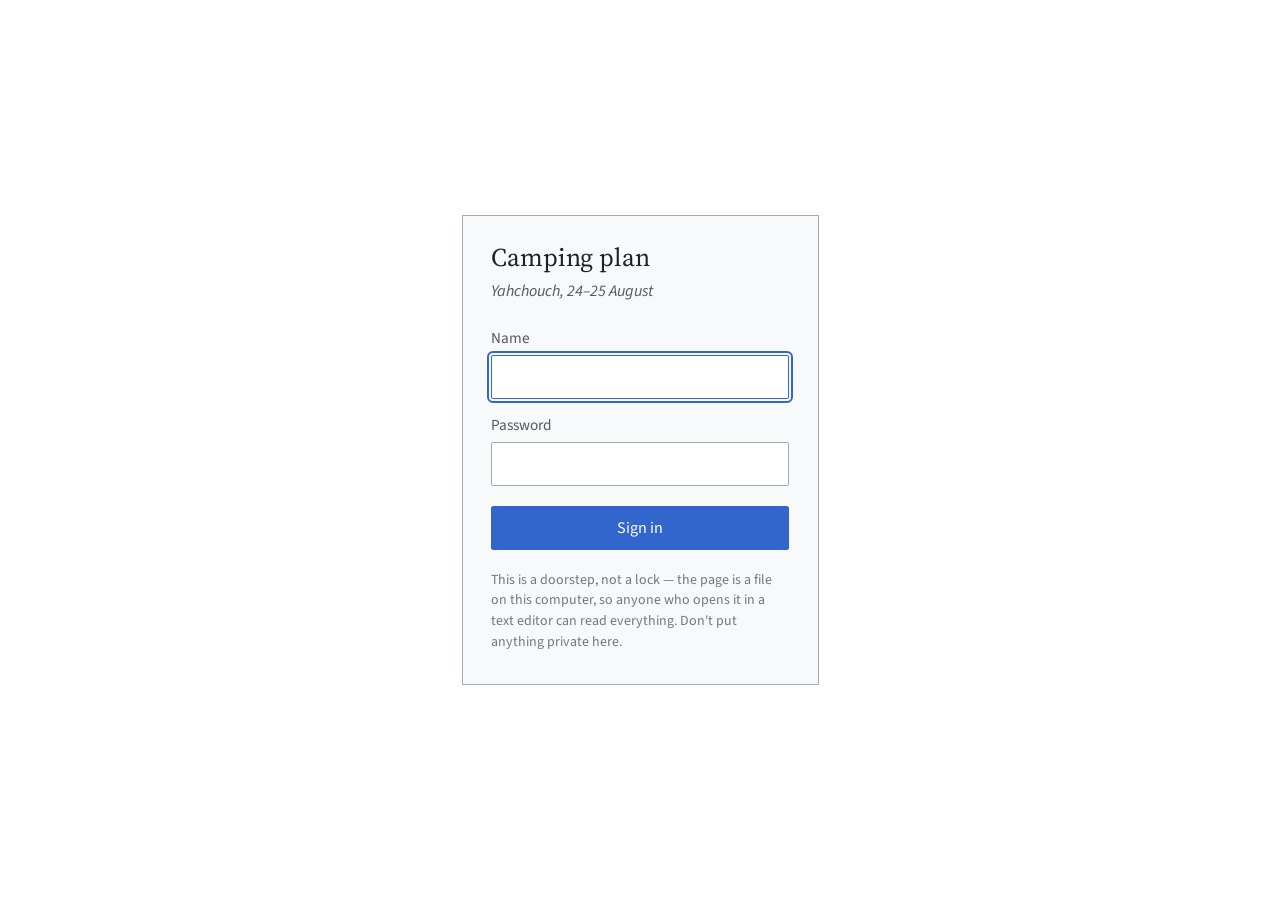
==== index.html @ ccedc778 "Add files via upload" ====
<!doctype html>
<html lang="en">
<head>
<meta charset="utf-8">
<meta name="viewport" content="width=device-width, initial-scale=1">
<title>Camping Weekend Plan</title>
<link rel="preconnect" href="https://fonts.googleapis.com">
<link rel="preconnect" href="https://fonts.gstatic.com" crossorigin>
<link rel="stylesheet" href="https://fonts.googleapis.com/css2?family=Source+Code+Pro:wght@400;500&family=Source+Sans+3:ital,wght@0,400;0,600;1,400&family=Source+Serif+4:opsz,wght@8..60,400;8..60,600&display=swap">
<script>
  /* Runs before the page paints: marks the document as scripted (so sections start
     hidden ready to reveal, with no flash) and locks it until sign-in. */
  document.documentElement.className += " js";
  try {
    if (window.sessionStorage.getItem("camp.signedin") !== "yes") {
      document.documentElement.className += " locked";
    }
  } catch (e) {
    document.documentElement.className += " locked";
  }
</script>
<style>
  :root {
    --paper:      #ffffff;
    --panel:      #f8f9fa;
    --panel-2:    #eaecf0;
    --ink:        #202122;
    --ink-soft:   #54595d;
    --ink-faint:  #72777d;
    --rule:       #a2a9b1;
    --rule-soft:  #c8ccd1;
    --link:       #3366cc;
    --link-visit: #795cb2;
    --link-open:  #0b74c4;
    --open-wash:  #e7f2fb;
    --warn:       #fc3;
    --note:       #36c;
    --ok:         #14866d;
  }
  @media (prefers-color-scheme: dark) {
    :root:not([data-theme="light"]) {
      --paper:      #101418;
      --panel:      #27292d;
      --panel-2:    #202122;
      --ink:        #f8f9fa;
      --ink-soft:   #c8ccd1;
      --ink-faint:  #a2a9b1;
      --rule:       #54595d;
      --rule-soft:  #404244;
      --link:       #88a3e8;
      --link-visit: #a799cc;
      --link-open:  #58bdf0;
      --open-wash:  #12283a;
      --warn:       #ac6600;
      --note:       #36c;
      --ok:         #2cb491;
    }
  }
  :root[data-theme="dark"] {
    --paper:      #101418;
    --panel:      #27292d;
    --panel-2:    #202122;
    --ink:        #f8f9fa;
    --ink-soft:   #c8ccd1;
    --ink-faint:  #a2a9b1;
    --rule:       #54595d;
    --rule-soft:  #404244;
    --link:       #88a3e8;
    --link-visit: #a799cc;
    --link-open:  #58bdf0;
    --open-wash:  #12283a;
    --warn:       #ac6600;
    --note:       #36c;
    --ok:         #2cb491;
  }

  * { box-sizing: border-box; }
  html { scroll-behavior: smooth; }
  body {
    background: var(--paper);
    color: var(--ink);
    font-family: "Source Sans 3", -apple-system, "Segoe UI", Arial, "Helvetica Neue", sans-serif;
    font-size: 17px;
    line-height: 1.7;
    margin: 0;
    padding: 0 16px;
    -webkit-font-smoothing: antialiased;
  }
  .page { max-width: 940px; margin: 0 auto; }

  /* Links: the underline slides in from the left on hover. */
  a, .linkish {
    color: var(--link);
    text-decoration: none;
    background-image: linear-gradient(currentColor, currentColor);
    background-repeat: no-repeat;
    background-position: 0 100%;
    background-size: 0 1px;
    padding-bottom: 1px;
    transition: background-size .3s cubic-bezier(.22, .61, .36, 1);
  }
  a:hover, a:focus-visible, .linkish:hover, .linkish:focus-visible { background-size: 100% 1px; }
  a:visited { color: var(--link-visit); }
  .linkish { font: inherit; border: 0; background-color: transparent; cursor: pointer; padding: 0 0 1px; }
  :focus-visible { outline: 2px solid var(--link); outline-offset: 2px; }

  h1, h2, h3 {
    font-family: "Source Serif 4", "Linux Libertine", Georgia, "Times New Roman", serif;
    font-weight: 400;
    text-wrap: balance;
    letter-spacing: -.006em;
    margin: 0;
  }
  h1 {
    font-size: 2.1em;
    line-height: 1.2;
    padding-bottom: .2em;
    border-bottom: 1px solid var(--rule);
    margin-top: 1.1em;
  }
  h2 {
    font-size: 1.55em;
    padding-bottom: .18em;
    border-bottom: 1px solid var(--rule);
    margin: 0 0 .6em;
  }
  h3 { font-size: 1.15em; font-weight: 600; margin: 1.5em 0 .4em; }
  h3 .count {
    font-family: "Source Sans 3", Arial, sans-serif;
    font-size: .8em;
    font-weight: 400;
    color: var(--ink-faint);
    font-variant-numeric: tabular-nums;
  }
  h3 .count.done { color: var(--ok); }
  .siteSub { font-size: 1em; color: var(--ink-soft); font-style: italic; margin-top: .4em; }
  p { margin: .6em 0; max-width: 66ch; }
  .lead { color: var(--ink-soft); }

  /* ── Sign-in gate ────────────────────────────────── */
  .gate { display: none; }
  .locked .page { display: none; }
  .locked .gate:not([hidden]) {
    display: grid;
    place-items: center;
    min-height: 100vh;
    padding: 24px;
  }
  .gatebox {
    width: 100%;
    max-width: 21em;
    border: 1px solid var(--rule);
    background: var(--panel);
    padding: 1.6em 1.7em 1.8em;
  }
  .gatebox h1 {
    font-size: 1.5em;
    margin: 0 0 .1em;
    padding: 0;
    border: 0;
  }
  .gatebox .sub { color: var(--ink-soft); font-style: italic; margin: 0 0 1.3em; font-size: .95em; }
  .gatebox label { display: block; margin-bottom: .9em; font-size: .9em; color: var(--ink-soft); }
  .gatebox input {
    font: inherit;
    font-size: 1rem;
    display: block;
    width: 100%;
    margin-top: .25em;
    padding: .45em .6em;
    border: 1px solid var(--rule);
    border-radius: 2px;
    background: var(--paper);
    color: var(--ink);
  }
  .gatebox input:focus { border-color: var(--link); }
  .gatebox .btn { width: 100%; text-align: center; margin-top: .4em; }
  .gateerr {
    margin: .9em 0 0;
    padding: .5em .7em;
    border-left: 4px solid var(--link-open);
    background: var(--open-wash);
    font-size: .9em;
  }
  .gatenote { margin: 1.4em 0 0; font-size: .82em; color: var(--ink-faint); line-height: 1.5; }

  /* ── Scroll behaviour ────────────────────────────── */
  section[id] { scroll-margin-top: 24px; margin: 2em 0; }
  .js .reveal { opacity: 0; transform: translateY(16px); }
  .js .reveal.in {
    opacity: 1;
    transform: none;
    transition: opacity .6s ease, transform .6s cubic-bezier(.22, .61, .36, 1);
  }
  .toplink { display: block; text-align: right; font-size: .88em; margin-top: 1.2em; }

  .ambox {
    display: grid;
    grid-template-columns: auto 1fr;
    gap: .9em;
    align-items: center;
    border: 1px solid var(--rule-soft);
    border-left: 10px solid var(--warn);
    background: var(--panel);
    padding: .8em 1.1em;
    margin: 1.3em 0;
  }
  .ambox.note { border-left-color: var(--note); }
  .ambox .glyph { font-size: 1.4em; line-height: 1; color: var(--ink-soft); }
  .ambox p { margin: .2em 0; max-width: none; }

  /* ── Weather infobox ─────────────────────────────── */
  .infobox {
    float: right;
    clear: right;
    width: 21em;
    max-width: 100%;
    margin: .4em 0 1.4em 1.8em;
    border: 1px solid var(--rule);
    background: var(--panel);
    font-size: .93em;
    line-height: 1.5;
    border-collapse: collapse;
  }
  .infobox caption {
    font-family: "Source Serif 4", Georgia, serif;
    font-size: 1.2em;
    padding: .5em .6em .4em;
    background: var(--panel-2);
    border-bottom: 1px solid var(--rule);
    text-align: center;
  }
  .infobox th, .infobox td { text-align: left; vertical-align: middle; padding: .45em .75em; border-top: 1px solid var(--rule-soft); }
  .infobox th { width: 7.5em; font-weight: 600; color: var(--ink-soft); }
  .infobox .subhead td {
    background: var(--panel-2);
    text-align: center;
    font-weight: 600;
    letter-spacing: .04em;
    text-transform: uppercase;
    font-size: .8em;
    color: var(--ink-soft);
    position: relative;
  }
  .unitbtn { position: absolute; right: .45em; top: 50%; transform: translateY(-50%); }
  .unitbtn button {
    font: inherit;
    font-size: 1em;
    letter-spacing: 0;
    text-transform: none;
    padding: 0 .45em;
    border: 1px solid var(--rule-soft);
    border-radius: 2px;
    background: var(--paper);
    color: var(--link);
    cursor: pointer;
  }
  .unitbtn button:hover { border-color: var(--ink-faint); }
  .nowcell { display: flex; align-items: baseline; gap: .45em; flex-wrap: wrap; }
  .bigtemp {
    font-family: "Source Code Pro", ui-monospace, Consolas, monospace;
    font-size: 1.9em;
    font-variant-numeric: tabular-nums;
    line-height: 1.1;
  }
  .wxfeels { color: var(--ink-faint); font-size: .9em; }
  .infobox .wxfoot td { text-align: center; font-size: .86em; color: var(--ink-faint); background: var(--panel-2); }
  .infobox .advice td { background: var(--open-wash); color: var(--ink); font-size: .93em; }
  .wx-wait { color: var(--ink-faint); }
  .wx-fail { color: var(--link-open); }
  .wx-load { opacity: .5; transition: opacity .2s ease; }

  /* ── Contents ────────────────────────────────────── */
  .toc {
    display: inline-block;
    border: 1px solid var(--rule);
    background: var(--panel);
    padding: .7em 1.6em .9em .9em;
    margin: 1.5em 0 .5em;
  }
  .toc h2 { font-size: 1.05em; font-weight: 600; border: 0; display: block; text-align: center; margin: 0 0 .35em; padding: 0; }
  .toc ol { list-style: none; margin: 0; padding: 0; counter-reset: toc; }
  .toc li { counter-increment: toc; margin: .2em 0; }
  .toc li::before { content: counter(toc) "\00a0\00a0"; color: var(--ink); font-variant-numeric: tabular-nums; }

  /* ── Map ─────────────────────────────────────────── */
  .mapframe { border: 1px solid var(--rule); background: var(--panel); padding: 4px; margin: 1.1em 0; max-width: 700px; }
  .mapframe .canvas {
    position: relative;
    width: 100%;
    aspect-ratio: 4 / 3;
    background: var(--panel-2);
    overflow: hidden;
  }
  .mapframe iframe { position: absolute; inset: 0; width: 100%; height: 100%; border: 0; display: block; }
  .mapframe figcaption { font-size: .9em; color: var(--ink-soft); padding: .55em .35em .25em; }
  .maptools { display: flex; flex-wrap: wrap; gap: .6em; margin: .9em 0 0; }
  .btn {
    font: inherit;
    font-size: .95em;
    padding: .45em 1em;
    border: 1px solid var(--rule);
    border-radius: 2px;
    background: var(--panel);
    color: var(--link);
    cursor: pointer;
    text-decoration: none;
    display: inline-block;
  }
  .btn:hover { background: var(--panel-2); border-color: var(--ink-faint); }
  .btn.primary { background: var(--link); border-color: var(--link); color: #fff; }
  :root[data-theme="dark"] .btn.primary { color: #101418; }
  @media (prefers-color-scheme: dark) { :root:not([data-theme="light"]) .btn.primary { color: #101418; } }
  .btn.primary:hover { filter: brightness(1.08); background: var(--link); }
  .btn[aria-pressed="true"] { background: var(--panel-2); border-color: var(--ink-faint); font-weight: 600; }

  /* ── Tables ──────────────────────────────────────── */
  .tablewrap { overflow-x: auto; margin: 1em 0; }
  table.wikitable { border-collapse: collapse; background: var(--paper); min-width: 100%; }
  table.wikitable th, table.wikitable td { border: 1px solid var(--rule-soft); padding: .55em .85em; text-align: left; vertical-align: top; }
  table.wikitable th { background: var(--panel-2); font-weight: 600; }
  table.wikitable td.time {
    font-family: "Source Code Pro", ui-monospace, Consolas, monospace;
    font-variant-numeric: tabular-nums;
    white-space: nowrap;
    width: 6em;
  }
  table.wikitable td.what { font-weight: 600; }
  table.wikitable tbody tr:hover { background: var(--panel); }

  /* Two-day forecast: metrics down the side, days across the top. */
  table.forecast th[scope="row"] { width: 12em; color: var(--ink-soft); font-weight: 400; background: var(--paper); }
  table.forecast td { font-variant-numeric: tabular-nums; width: 38%; }
  table.forecast thead th { text-align: center; }
  table.forecast .headline td { font-weight: 600; }

  /* ── Fact lists ──────────────────────────────────── */
  ul.facts { list-style: none; padding: 0; margin: .8em 0; display: grid; gap: .35em; max-width: 66ch; }
  ul.facts li { display: grid; grid-template-columns: 11em 1fr; gap: .8em; }
  ul.facts b { font-weight: 600; color: var(--ink-soft); }
  @media (max-width: 600px) { ul.facts li { grid-template-columns: 1fr; gap: 0; } }
  ul.bullets { padding-left: 1.3em; max-width: 66ch; }
  ul.bullets li { margin: .3em 0; }

  /* ── Checklists ──────────────────────────────────── */
  .toolbar { display: flex; flex-wrap: wrap; gap: .6em; align-items: center; margin: 1em 0 .4em; }
  .toolbar .progress { margin-left: auto; color: var(--ink-soft); font-variant-numeric: tabular-nums; }
  .track { height: 8px; background: var(--panel-2); border: 1px solid var(--rule-soft); margin: 0 0 1.4em; }
  .fill { height: 100%; width: 0; background: var(--ok); transition: width .3s ease; }

  .cols { display: grid; grid-template-columns: repeat(auto-fill, minmax(310px, 1fr)); gap: 0 2.6em; align-items: start; }
  ul.checklist { list-style: none; margin: .3em 0 .5em; padding: 0; }
  ul.checklist li.item { display: grid; grid-template-columns: auto 1fr auto; gap: .7em; align-items: baseline; padding: .22em 0; }
  ul.checklist input[type="checkbox"] { accent-color: var(--link); width: 17px; height: 17px; margin: 0; transform: translateY(2px); }
  ul.checklist label { cursor: pointer; }
  ul.checklist li.checked label { color: var(--ink-faint); text-decoration: line-through; }
  ul.checklist li.checked .qty { text-decoration: none; }
  .qty { color: var(--ink-faint); font-size: .92em; }
  .kill { font: inherit; border: 0; background: none; color: var(--ink-faint); cursor: pointer; padding: 0 .3em; opacity: 0; line-height: 1; }
  li.item:hover .kill, .kill:focus-visible { opacity: 1; }
  .kill:hover { color: var(--link-open); }
  .allclear { color: var(--ink-faint); font-style: italic; padding: .3em 0 .5em; }
  form.adder { display: flex; gap: .5em; margin: .3em 0 1.4em; }
  form.adder input {
    font: inherit;
    font-size: .95em;
    flex: 1;
    min-width: 0;
    padding: .35em .6em;
    border: 1px solid var(--rule);
    background: var(--paper);
    color: var(--ink);
    border-radius: 2px;
  }

  /* ── Editable text ───────────────────────────────── */
  .ed { border-bottom: 1px dashed var(--rule); padding: 0 2px; min-width: 3em; display: inline-block; cursor: text; }
  .ed:hover { background: var(--panel-2); }
  .ed.empty { background: var(--open-wash); border-bottom-style: dotted; border-bottom-color: var(--link-open); }
  .ed:focus, .ed.empty:focus { background: var(--paper); border-bottom-color: transparent; }
  .ed.empty::before { content: attr(data-placeholder); color: var(--link-open); }

  /* ── Footer ──────────────────────────────────────── */
  .sitefoot {
    margin-top: 3.5em;
    border-top: 3px double var(--rule);
    padding: 1.8em 0 3em;
  }
  .footgrid {
    display: grid;
    grid-template-columns: repeat(auto-fit, minmax(210px, 1fr));
    gap: 1.8em 2.4em;
  }
  .sitefoot h2 {
    font-family: "Source Sans 3", Arial, sans-serif;
    font-size: .78em;
    font-weight: 600;
    letter-spacing: .1em;
    text-transform: uppercase;
    color: var(--ink-faint);
    border: 0;
    padding: 0;
    margin: 0 0 .6em;
  }
  .sitefoot dl { margin: 0; font-size: .95em; }
  .sitefoot dl div { display: flex; justify-content: space-between; gap: 1em; padding: .18em 0; border-bottom: 1px solid var(--rule-soft); }
  .sitefoot dt { color: var(--ink-soft); }
  .sitefoot dd { margin: 0; text-align: right; font-variant-numeric: tabular-nums; }
  .sitefoot ul { list-style: none; margin: 0; padding: 0; font-size: .95em; }
  .sitefoot ul li { padding: .18em 0; }
  .sitefoot .tel { font-family: "Source Code Pro", ui-monospace, monospace; font-weight: 500; }
  .footbar {
    margin-top: 2em;
    padding-top: 1em;
    border-top: 1px solid var(--rule-soft);
    display: flex;
    flex-wrap: wrap;
    gap: .5em 1.5em;
    justify-content: space-between;
    font-size: .86em;
    color: var(--ink-faint);
  }

  @media (max-width: 720px) {
    body { font-size: 16px; }
    .infobox { float: none; margin: 1.2em 0; width: 100%; }
    h1 { font-size: 1.75em; }
    table.forecast th[scope="row"] { width: 9em; }
  }
  @media print {
    body { background: #fff; color: #000; font-size: 11pt; }
    .noprint, .kill, form.adder, .toplink { display: none !important; }
    .js .reveal { opacity: 1 !important; transform: none !important; }
    .infobox { float: right; background: #fff; }
    h2 { break-after: avoid; }
    li.item, tr, .mapframe { break-inside: avoid; }
  }
  @media (prefers-reduced-motion: reduce) {
    html { scroll-behavior: auto; }
    * { transition: none !important; }
    .js .reveal { opacity: 1; transform: none; }
  }
</style>
</head>
<body>

<div class="gate" id="gate">
  <form class="gatebox" id="signin">
    <h1>Camping plan</h1>
    <p class="sub">Yahchouch, 24–25 August</p>

    <label for="user">Name
      <input type="text" id="user" name="username" autocomplete="username" autocapitalize="off" spellcheck="false" required>
    </label>
    <label for="pass">Password
      <input type="password" id="pass" name="password" autocomplete="current-password" required>
    </label>

    <button type="submit" class="btn primary">Sign in</button>

    <p class="gateerr" id="gateerr" hidden role="alert">That name and password don't match. Try again.</p>
    <p class="gatenote">This is a doorstep, not a lock — the page is a file on this computer, so anyone
    who opens it in a text editor can read everything. Don't put anything private here.</p>
  </form>
</div>

<div class="page" id="top">

  <h1>Camping at The Cliff Camp</h1>
  <div class="siteSub">Yahchouch, Lebanon · 24–25 August 2026 · one night</div>

  <table class="infobox">
    <caption>Right now at Yahchouch</caption>
    <tbody>
      <tr class="subhead"><td colspan="2">Current conditions <span class="unitbtn noprint"><button type="button" id="units" title="Switch units">°F</button></span></td></tr>
      <tr>
        <th scope="row">Temperature</th>
        <td><span class="nowcell"><span class="bigtemp" id="wxTemp">—</span> <span class="wxfeels" id="wxFeels"></span></span></td>
      </tr>
      <tr><th scope="row">Sky</th><td><span id="wxNow" class="wx-wait">Loading…</span></td></tr>
      <tr><th scope="row">Humidity</th><td><span id="wxHum">—</span></td></tr>
      <tr><th scope="row">Wind</th><td><span id="wxWind">—</span></td></tr>
      <tr><th scope="row">Gusts</th><td><span id="wxGust">—</span></td></tr>
      <tr class="advice" id="wxAdviceRow" hidden><td colspan="2"><span id="wxAdvice"></span></td></tr>
      <tr class="wxfoot"><td colspan="2"><span id="wxStamp">Live from Open-Meteo.</span> <button type="button" class="linkish noprint" id="wxRefresh">Refresh</button></td></tr>
    </tbody>
  </table>

  <p class="lead">Everything for the trip on one page: where the camp is, what the weather will do, what we do each
  day, the hike, and what to bring. Tick things off as you pack them — the page remembers.</p>

  <nav class="toc" aria-label="Contents">
    <h2>Contents</h2>
    <ol>
      <li><a href="#where">Where we're going</a></li>
      <li><a href="#weather">Weather for the two days</a></li>
      <li><a href="#plan">Plan of the two days</a></li>
      <li><a href="#hiking">The hike</a></li>
      <li><a href="#needs">What to bring</a></li>
    </ol>
  </nav>

  <!-- ═══ 1. Where ═════════════════════════════════ -->
  <section id="where" class="reveal">
    <h2>Where we're going</h2>

    <p><b>The Cliff Camp</b>, Yahchouch — in the Keserwan hills, about 42 km north of Beirut and roughly 670 m up,
    on the edge of the Jabal Moussa Biosphere Reserve above the Nahr Ibrahim valley.</p>

    <figure class="mapframe">
      <div class="canvas">
        <iframe id="map" title="Map of The Cliff Camp, Yahchouch" loading="lazy" referrerpolicy="no-referrer-when-downgrade"></iframe>
      </div>
      <figcaption>The Cliff Camp, Yahchouch, Lebanon. Map data &copy; Google.</figcaption>
    </figure>

    <div class="maptools noprint">
      <a class="btn primary" id="openApp" href="#" target="_blank" rel="noopener">Open in Google Maps</a>
      <a class="btn" id="openDir" href="#" target="_blank" rel="noopener">Get directions</a>
    </div>

    <h3>What the camp gives us</h3>
    <ul class="facts">
      <li><b>Sleeping</b><span>Wooden tents, with mattresses and electricity</span></li>
      <li><b>Washing</b><span>Showers and toilets on site</span></li>
      <li><b>Also there</b><span>A pool, a BBQ and bonfire area</span></li>
      <li><b>Things to do</b><span>Hiking, climbing, rappelling, archery, flying fox</span></li>
      <li><b>Fires</b><span><span class="ed" data-key="fire" data-placeholder="ask whether the bonfire is on"></span></span></li>
      <li><b>Still to confirm</b><span><span class="ed" data-key="confirm" data-placeholder="meals included? what time can we arrive?"></span></span></li>
    </ul>

    <div class="ambox note">
      <span class="glyph" aria-hidden="true">⌖</span>
      <p><b>Save the map before you leave.</b> In the Google Maps app: open the place, tap <i>⋯</i>, then
      <i>Download offline map</i>. Signal in the hills is not something to count on.</p>
    </div>
    <a class="toplink noprint" href="#top">Back to top ↑</a>
  </section>

  <!-- ═══ 2. Weather ═══════════════════════════════ -->
  <section id="weather" class="reveal">
    <h2>Weather for the two days</h2>
    <p>Live forecast for Yahchouch, updated each time you open the page. Use the <b>°F</b> button in the box above
    to switch units — it changes this table too.</p>

    <div class="tablewrap">
      <table class="wikitable forecast">
        <thead>
          <tr>
            <th scope="col">&nbsp;</th>
            <th scope="col">Monday 24 Aug</th>
            <th scope="col">Tuesday 25 Aug</th>
          </tr>
        </thead>
        <tbody>
          <tr class="headline"><th scope="row">Sky</th><td id="d1sky">—</td><td id="d2sky">—</td></tr>
          <tr><th scope="row">Warmest</th><td id="d1hi">—</td><td id="d2hi">—</td></tr>
          <tr><th scope="row">Coolest (night)</th><td id="d1lo">—</td><td id="d2lo">—</td></tr>
          <tr><th scope="row">Feels like, at worst</th><td id="d1feels">—</td><td id="d2feels">—</td></tr>
          <tr><th scope="row">Chance of rain</th><td id="d1pop">—</td><td id="d2pop">—</td></tr>
          <tr><th scope="row">Rain expected</th><td id="d1mm">—</td><td id="d2mm">—</td></tr>
          <tr><th scope="row">Humidity</th><td id="d1hum">—</td><td id="d2hum">—</td></tr>
          <tr><th scope="row">Wind</th><td id="d1wind">—</td><td id="d2wind">—</td></tr>
          <tr><th scope="row">Gusts up to</th><td id="d1gust">—</td><td id="d2gust">—</td></tr>
          <tr><th scope="row">UV index</th><td id="d1uv">—</td><td id="d2uv">—</td></tr>
          <tr><th scope="row">Sunrise</th><td id="d1rise">—</td><td id="d2rise">—</td></tr>
          <tr><th scope="row">Sunset</th><td id="d1set">—</td><td id="d2set">—</td></tr>
        </tbody>
      </table>
    </div>
    <p class="lead" id="wxNote">Sunset matters most on the first day — aim to arrive well before it.</p>
    <a class="toplink noprint" href="#top">Back to top ↑</a>
  </section>

  <!-- ═══ 3. Plan ══════════════════════════════════ -->
  <section id="plan" class="reveal">
    <h2>Plan of the two days</h2>
    <p>Times are a rough shape, not a schedule — click any of them to change it. The one that matters is getting
    there in daylight, so you're settling in rather than hunting for things with a torch.</p>

    <h3>Monday 24 August — getting there</h3>
    <div class="tablewrap">
      <table class="wikitable">
        <thead><tr><th scope="col">Time</th><th scope="col">What</th></tr></thead>
        <tbody>
          <tr><td class="time"><span class="ed" data-key="f1">11:00</span></td><td class="what">Pack the car</td></tr>
          <tr><td class="time"><span class="ed" data-key="f2">11:30</span></td><td class="what">Leave, Join Debs</td></tr>
          <tr><td class="time"><span class="ed" data-key="f3">14:30</span></td><td class="what">Arrive and settle in</td></tr>
          <tr><td class="time"><span class="ed" data-key="f4">16:00</span></td><td class="what">Free-time</td></tr>
          <tr><td class="time"><span class="ed" data-key="f5">18:30</span></td><td class="what">Get the wood, prepare the BBQ</td></tr>
          <tr><td class="time"><span class="ed" data-key="f6">19:30</span></td><td class="what">Bonfire and Dinner</td></tr>
        </tbody>
      </table>
    </div>

    <h3>Tuesday 25 August — the hike, then home</h3>
    <div class="tablewrap">
      <table class="wikitable">
        <thead><tr><th scope="col">Time</th><th scope="col">What</th></tr></thead>
        <tbody>
          <tr><td class="time"><span class="ed" data-key="u1">09:00</span></td><td class="what">Breakfast, and packing</td></tr>
          <tr><td class="time"><span class="ed" data-key="u2">11:00</span></td><td class="what">Walk to the Chouwan entrance, pay, start Trail 13</td></tr>
          <tr><td class="time"><span class="ed" data-key="u3">13:00</span></td><td class="what">Trail 12 down to Chouwan lake</td></tr>
          <tr><td class="time"><span class="ed" data-key="u4">15:00</span></td><td class="what">Returning by going through Track 12</td></tr>
          <tr><td class="time"><span class="ed" data-key="u5">16:30</span></td><td class="what">Leave</td></tr>
        </tbody>
      </table>
    </div>
    <a class="toplink noprint" href="#top">Back to top ↑</a>
  </section>

  <!-- ═══ 4. Hiking ════════════════════════════════ -->
  <section id="hiking" class="reveal">
    <h2>The hike</h2>

    <p>Two marked trails in the <b>Jabal Moussa Biosphere Reserve</b> — a UNESCO site — both starting from the
    <b>Chouwan entrance</b>, on our side of the valley. Walked one after the other they come to <b>4.6 km</b> and
    a little under three hours on the move, before stops.</p>

    <div class="tablewrap">
      <table class="wikitable forecast">
        <thead>
          <tr>
            <th scope="col">&nbsp;</th>
            <th scope="col">Trail 13 · Arbutus</th>
            <th scope="col">Trail 12 · Lake</th>
          </tr>
        </thead>
        <tbody>
          <tr class="headline"><th scope="row">Difficulty</th><td>Difficult</td><td>Moderate</td></tr>
          <tr><th scope="row">Distance</th><td>2.8 km</td><td>1.8 km</td></tr>
          <tr><th scope="row">Time on the move</th><td>2 hours</td><td>50 minutes</td></tr>
          <tr><th scope="row">Route</th><td>Chouwan entrance up to 400 m above the lake</td><td>Loop from the Chouwan entrance</td></tr>
          <tr><th scope="row">What you'll see</th><td>Humid bushy forest, the Adonis river canyon below, endemic plants</td><td>Tall pine shade, then the slopes down to Chouwan lake in the Adonis Valley</td></tr>
          <tr><th scope="row">Worth knowing</th><td>The harder of the two — take it first, while it's cool and you're fresh</td><td>The easy downhill on the way out is uphill on the way back</td></tr>
        </tbody>
      </table>
    </div>

    <h3>What it costs</h3>
    <ul class="facts">
      <li><b>Entry, weekdays</b><span>$4 per adult, $2 under 16 — and Monday and Tuesday are weekdays</span></li>
      <li><b>Entry, weekends</b><span>$8 and $4, so we're on the cheaper days</span></li>
      <li><b>Guide (optional)</b><span>$40–$60 depending on the trail's difficulty</span></li>
      <li><b>Take cash</b><span>Don't count on paying by card at the entrance</span></li>
      <li><b>Opening hours</b><span><span class="ed" data-key="hikehours" data-placeholder="confirm with the reserve or the camp"></span></span></li>
    </ul>

    <div class="ambox">
      <span class="glyph" aria-hidden="true">☀</span>
      <p><b>Start early.</b> Trail 13 is rated difficult and climbs 400 m above the lake, and August sun here
      pushes the UV index to 8. Being on the canyon section before the heat builds is the difference between a
      good morning and a grim one.</p>
    </div>

    <h3>Before you set off</h3>
    <ul class="bullets">
      <li><b>Shoes with grip.</b> Forest paths and a steep climb — not sandals.</li>
      <li><b>Two litres of water each.</b> There's nowhere to buy any once you're on the trail.</li>
      <li><b>Stay on the marked trails.</b> It's a protected reserve, and the canyon edge is unforgiving.</li>
      <li><b>Tell someone at the camp</b> which trails you're doing and when you expect to be back.</li>
      <li><b>Turn back if it has rained.</b> The canyon path and wet rock are a bad combination.</li>
    </ul>

    <div class="maptools noprint">
      <a class="btn primary" id="trailMap" href="#" target="_blank" rel="noopener">Chouwan entrance on the map</a>
      <a class="btn" href="https://www.jabalmoussa.org/trails-facilities" target="_blank" rel="noopener">All 15 trails and facilities</a>
    </div>
    <a class="toplink noprint" href="#top">Back to top ↑</a>
  </section>

  <!-- ═══ 5. Needs ═════════════════════════════════ -->
  <section id="needs" class="reveal">
    <h2>What to bring</h2>
    <p>The camp provides the tent, the mattress and the showers, so this list is shorter than a normal camping one.
    Tick each thing as it actually goes in the bag. You can add your own items, or remove any you don't need by
    hovering over it and pressing <b>×</b>.</p>

    <div class="toolbar noprint">
      <button class="btn" id="filter" type="button" aria-pressed="false">Hide what's packed</button>
      <button class="btn" id="reset" type="button">Clear all ticks</button>
      <span class="progress" id="progress">0 of 0</span>
    </div>
    <div class="track"><div class="fill" id="fill"></div></div>

    <div class="cols" id="groups"></div>
    <a class="toplink noprint" href="#top">Back to top ↑</a>
  </section>

  <!-- ═══ Footer ═══════════════════════════════════ -->
  <footer class="sitefoot">
    <div class="footgrid">

      <section>
        <h2>The trip</h2>
        <dl>
          <div><dt>Camp</dt><dd>The Cliff Camp</dd></div>
          <div><dt>Where</dt><dd>Yahchouch, Keserwan</dd></div>
          <div><dt>Dates</dt><dd>24–25 Aug 2026</dd></div>
          <div><dt>Nights</dt><dd>1</dd></div>
          <div><dt>Altitude</dt><dd>≈ 670 m</dd></div>
          <div><dt>From Beirut</dt><dd>≈ 42 km</dd></div>
        </dl>
      </section>

      <section>
        <h2>Emergency — Lebanon</h2>
        <dl>
          <div><dt>Red Cross</dt><dd><a class="tel" href="tel:140">140</a></dd></div>
          <div><dt>Civil Defence</dt><dd><a class="tel" href="tel:125">125</a></dd></div>
          <div><dt>Police</dt><dd><a class="tel" href="tel:112">112</a></dd></div>
          <div><dt>Fire</dt><dd><a class="tel" href="tel:175">175</a></dd></div>
          <div><dt>The camp</dt><dd><a class="tel" href="tel:+96170281118">70 281 118</a></dd></div>
        </dl>
      </section>

      <section>
        <h2>Getting there</h2>
        <ul>
          <li><a id="footMap" href="#" target="_blank" rel="noopener">The camp on Google Maps</a></li>
          <li><a id="footDir" href="#" target="_blank" rel="noopener">Driving directions</a></li>
          <li><a id="footTrail" href="#" target="_blank" rel="noopener">Chouwan trail entrance</a></li>
          <li><a href="https://www.jabalmoussa.org/trails-facilities" target="_blank" rel="noopener">Jabal Moussa trails</a></li>
        </ul>
      </section>

      <section>
        <h2>This page</h2>
        <ul>
          <li><a href="#weather">Weather</a></li>
          <li><a href="#plan">The plan</a></li>
          <li><a href="#hiking">The hike</a></li>
          <li><a href="#needs">Packing list</a></li>
          <li><button type="button" class="linkish noprint" id="signout">Sign out</button></li>
        </ul>
      </section>

    </div>

    <div class="footbar">
      <span>Weather by <a href="https://open-meteo.com/" target="_blank" rel="noopener">Open-Meteo</a> ·
        Maps by Google · Trail data from
        <a href="https://www.jabalmoussa.org/trails-facilities" target="_blank" rel="noopener">Jabal Moussa</a></span>
      <span id="saved">Your ticks and notes are saved in this browser only.</span>
    </div>
  </footer>
</div>

<script>
(function () {
  "use strict";

  /* ── Sign in ─────────────────────────────────────────
     Client-side only: the credentials sit in this file, so this keeps the page
     tidy for whoever opens it — it is not security. */
  var USER = "ray";
  var PASS = "1234";

  var gate = document.getElementById("gate");
  var signinForm = document.getElementById("signin");
  var userField = document.getElementById("user");
  var passField = document.getElementById("pass");
  var gateErr = document.getElementById("gateerr");

  var afterUnlock = null;   // the reveal observer hooks in here once it exists

  function unlock() {
    document.documentElement.className = document.documentElement.className.replace(/\blocked\b/, "").trim();
    gate.hidden = true;
    try { window.sessionStorage.setItem("camp.signedin", "yes"); } catch (e) { /* nothing to do */ }
    if (afterUnlock) afterUnlock();
  }

  if (document.documentElement.className.indexOf("locked") === -1) {
    gate.hidden = true;
  } else {
    userField.focus();
  }

  signinForm.addEventListener("submit", function (e) {
    e.preventDefault();
    var ok = userField.value.trim().toLowerCase() === USER && passField.value === PASS;
    if (ok) {
      gateErr.hidden = true;
      unlock();
      return;
    }
    gateErr.hidden = false;
    passField.value = "";
    passField.focus();
  });

  var KEY = "camp.v6";

  /* Fixed destination. Coordinates are Yahchouch village (34°3'59"N, 35°44'11"E) —
     hardcoded so the weather never depends on a place-name lookup. */
  var SITE = { query: "The Cliff Camp, Yahchouch, Lebanon", lat: 34.0664, lon: 35.7364 };
  var TRAIL = "Jabal Moussa Chouwan Entrance, Lebanon";
  var TRIP_DAYS = ["2026-08-24", "2026-08-25"];

  var DEFAULTS = [
    { id: "grill", name: "Barbecue and fire", items: [
      ["Meat for the grill", "Marinate it at home"],
      ["Charcoal", ""],
      ["Lighter", ""],
      ["Saw", "For cutting firewood"],
      ["Skewers", ""],
      ["Tongs", ""],
      ["Potatoes", "Wrap them in foil"],
      ["Corn", ""],
      ["Aluminium foil", ""],
      ["Disposable gloves", ""],
      ["Msaba3", "Check what this one is"]
    ]},
    { id: "food", name: "Food", items: [
      ["Bread", ""],
      ["Eggs", ""],
      ["Butter", ""],
      ["Picon cheese", ""],
      ["Nutella", ""],
      ["Chips", "Agree the flavours first"],
      ["Chewing gum", ""],
      ["Salt", ""],
      ["Ketchup", ""],
      ["Garlic sauce", ""],
      ["Snacks for the drive", ""]
    ]},
    { id: "drink", name: "Drink", items: [
      ["Water", "Beyond what we carry on the hike"],
      ["Ice", ""],
      ["Drinks", "Agree what and how much first"],
      ["Instant coffee", ""],
      ["Kettle for hot water", ""],
      ["Teapot", ""],
      ["Cups", ""]
    ]},
    { id: "kitchen", name: "Kitchen kit", items: [
      ["Plates", ""],
      ["Knives, forks and spoons", ""],
      ["Frying pan", "For the eggs"],
      ["Tissues", ""],
      ["Bin bags", "We take our rubbish home"]
    ]},
    { id: "hike", name: "For the hike", items: [
      ["Shoes with proper grip", "Forest paths and a 400 m climb — not sandals"],
      ["Two litres of water each", "Nowhere to buy any on the trail"],
      ["Cash for the entrance", "$4 each, and it's cash only"],
      ["Small backpack", ""],
      ["Sun hat", "UV reaches 8 here in August"],
      ["Snacks", "Something salty"]
    ]},
    { id: "sleep", name: "Sleeping", items: [
      ["Sleeping bag or blanket", "Mattress is provided, bedding may not be"],
      ["Pillow", ""],
      ["A layer for the evening", "670 m up, so cooler than the coast"],
      ["Something dry to sleep in", ""],
      ["Earplugs", "If you're a light sleeper"]
    ]},
    { id: "clothes", name: "Clothes", items: [
      ["Swimsuit", "There's a pool at the camp"],
      ["Second outfit", ""],
      ["Underwear", ""],
      ["Towel", ""],
      ["Sandals", "For around camp and the showers"],
      ["Light jacket or hoodie", "Evenings get cooler"]
    ]},
    { id: "wash", name: "Washing and personal", items: [
      ["Toothbrush", ""],
      ["Toothpaste", ""],
      ["Soap", ""],
      ["Deodorant", ""],
      ["Cotton buds", ""],
      ["Sunscreen", "High factor"],
      ["Insect repellent", ""],
      ["Any medication you take", ""],
      ["Small first aid kit", "Plasters, painkillers, blister patches"],
      ["Toilet roll", "Bring some, just in case"]
    ]},
    { id: "fun", name: "Things to do", items: [
      ["Two seasons of Better Call Saul", "Downloaded, not streamed"],
      ["Speaker", ""],
      ["Backgammon", ""],
      ["Guess What card game", ""],
      ["Earphones", ""]
    ]},
    { id: "kit", name: "Documents and power", items: [
      ["ID card", ""],
      ["Phone charger", "The tents have electricity"],
      ["Power bank", "In case the socket is taken"],
      ["Head torch or a good flashlight", "One each"],
      ["Swiss army knife", ""],
      ["Cash", "For activities, the guide and extras"]
    ]}
  ];

  /* ── Storage ─────────────────────────────────────── */
  var state = { checked: {}, custom: {}, removed: {}, fields: {}, units: "c" };
  var savedNote = document.getElementById("saved");

  try {
    var raw = window.localStorage.getItem(KEY);
    if (raw) {
      var parsed = JSON.parse(raw);
      ["checked", "custom", "removed", "fields"].forEach(function (k) {
        if (parsed && parsed[k] && typeof parsed[k] === "object") state[k] = parsed[k];
      });
      if (parsed && (parsed.units === "c" || parsed.units === "f")) state.units = parsed.units;
    }
  } catch (e) { /* some browsers block storage for local files */ }

  function save() {
    try {
      window.localStorage.setItem(KEY, JSON.stringify(state));
      savedNote.textContent = "Saved at " + new Date().toLocaleTimeString([], { hour: "2-digit", minute: "2-digit" })
        + " — in this browser only.";
    } catch (e) {
      savedNote.textContent = "Not saving — this browser blocks storage for local files.";
    }
  }

  /* ── Reveal sections as they scroll into view ────── */
  var panels = Array.prototype.slice.call(document.querySelectorAll(".reveal"));
  if (window.IntersectionObserver) {
    var seer = new IntersectionObserver(function (entries) {
      entries.forEach(function (entry) {
        if (!entry.isIntersecting) return;
        entry.target.classList.add("in");
        seer.unobserve(entry.target);
      });
    }, { rootMargin: "0px 0px -12% 0px", threshold: 0.06 });
    panels.forEach(function (p) { seer.observe(p); });

    /* While the gate is up the page is display:none, so nothing can intersect.
       Re-observe once it's dismissed so the sections on screen reveal themselves. */
    afterUnlock = function () {
      panels.forEach(function (p) {
        if (p.classList.contains("in")) return;
        seer.unobserve(p);
        seer.observe(p);
      });
    };
  } else {
    panels.forEach(function (p) { p.classList.add("in"); });
  }

  /* ── Map links ───────────────────────────────────── */
  var enc = encodeURIComponent(SITE.query);
  var trailEnc = encodeURIComponent(TRAIL);
  var mapsUrl  = "https://www.google.com/maps/search/?api=1&query=" + enc;
  var dirUrl   = "https://www.google.com/maps/dir/?api=1&destination=" + enc;
  var trailUrl = "https://www.google.com/maps/search/?api=1&query=" + trailEnc;

  document.getElementById("map").src = "https://maps.google.com/maps?q=" + enc + "&z=13&hl=en&output=embed";
  document.getElementById("openApp").href = mapsUrl;
  document.getElementById("openDir").href = dirUrl;
  document.getElementById("trailMap").href = trailUrl;
  document.getElementById("footMap").href = mapsUrl;
  document.getElementById("footDir").href = dirUrl;
  document.getElementById("footTrail").href = trailUrl;

  /* ── Live weather (Open-Meteo — free, no API key) ── */
  var CODES = {
    0: "Clear", 1: "Mostly clear", 2: "Partly cloudy", 3: "Cloudy",
    45: "Fog", 48: "Freezing fog",
    51: "Light drizzle", 53: "Drizzle", 55: "Heavy drizzle",
    56: "Freezing drizzle", 57: "Freezing drizzle",
    61: "Light rain", 63: "Rain", 65: "Heavy rain",
    66: "Freezing rain", 67: "Freezing rain",
    71: "Light snow", 73: "Snow", 75: "Heavy snow", 77: "Snow grains",
    80: "Light showers", 81: "Showers", 82: "Heavy showers",
    85: "Snow showers", 86: "Heavy snow showers",
    95: "Thunderstorm", 96: "Thunderstorm with hail", 99: "Thunderstorm with hail"
  };
  var COMPASS = ["N", "NNE", "NE", "ENE", "E", "ESE", "SE", "SSE",
                 "S", "SSW", "SW", "WSW", "W", "WNW", "NW", "NNW"];

  function id(name) { return document.getElementById(name); }

  var wxTemp = id("wxTemp"), wxFeels = id("wxFeels"), wxNow = id("wxNow");
  var wxHum = id("wxHum"), wxWind = id("wxWind"), wxGust = id("wxGust");
  var wxAdvice = id("wxAdvice"), adviceRow = id("wxAdviceRow"), wxStamp = id("wxStamp");
  var wxNote = id("wxNote");
  var unitsBtn = id("units"), refreshEl = id("wxRefresh");
  var infobox = document.querySelector(".infobox");
  var latest = null;   // last good reading, kept so switching units needs no refetch

  var DAY_CELLS = ["sky", "hi", "lo", "feels", "pop", "mm", "hum", "wind", "gust", "uv", "rise", "set"];

  function num(v) { return typeof v === "number" && isFinite(v); }
  function describe(code) {
    return Object.prototype.hasOwnProperty.call(CODES, code) ? CODES[code] : "—";
  }
  function temp(c) {
    if (!num(c)) return "—";
    return state.units === "f" ? Math.round(c * 9 / 5 + 32) + " °F" : Math.round(c) + " °C";
  }
  function speed(kmh) {
    if (!num(kmh)) return "—";
    return state.units === "f" ? Math.round(kmh * 0.621371) + " mph" : Math.round(kmh) + " km/h";
  }
  function bearing(deg) {
    if (!num(deg)) return "";
    return COMPASS[Math.round(deg / 22.5) % 16];
  }
  function uvWord(v) {
    if (!num(v)) return "—";
    var word = v < 3 ? "low" : v < 6 ? "moderate" : v < 8 ? "high" : v < 11 ? "very high" : "extreme";
    return Math.round(v) + " — " + word;
  }
  function clockOf(stamp) {
    return typeof stamp === "string" && stamp.length >= 16 ? stamp.slice(11, 16) : "—";
  }
  function blankDays() {
    [1, 2].forEach(function (n) {
      DAY_CELLS.forEach(function (cell) {
        var el = id("d" + n + cell);
        if (el) el.textContent = "—";
      });
    });
  }

  function paintWeather() {
    if (!latest) return;
    var cur = latest.current || {};
    var day = latest.daily || {};

    wxTemp.textContent = temp(cur.temperature_2m);
    wxFeels.textContent = num(cur.apparent_temperature) ? "feels like " + temp(cur.apparent_temperature) : "";
    wxNow.textContent = describe(cur.weather_code);
    wxNow.className = "";
    wxHum.textContent = num(cur.relative_humidity_2m) ? Math.round(cur.relative_humidity_2m) + "%" : "—";
    wxWind.textContent = speed(cur.wind_speed_10m);
    wxGust.textContent = speed(cur.wind_gusts_10m);

    var times = day.time || [];
    var lows = [], wet = false, uvMax = null, sunsetDay1 = null;

    TRIP_DAYS.forEach(function (date, n) {
      var slot = "d" + (n + 1);
      var i = times.indexOf(date);

      if (i === -1) {
        DAY_CELLS.forEach(function (cell) { id(slot + cell).textContent = "too far ahead"; });
        return;
      }

      var code = day.weather_code[i];
      var lo   = day.temperature_2m_min[i];
      var pop  = day.precipitation_probability_max[i];
      var mm   = day.precipitation_sum[i];
      var uv   = day.uv_index_max[i];

      if (num(lo)) lows.push(lo);
      if (code >= 51 || (num(pop) && pop >= 40)) wet = true;
      if (num(uv) && (uvMax === null || uv > uvMax)) uvMax = uv;
      if (n === 0) sunsetDay1 = clockOf(day.sunset[i]);

      id(slot + "sky").textContent   = describe(code);
      id(slot + "hi").textContent    = temp(day.temperature_2m_max[i]);
      id(slot + "lo").textContent    = temp(lo);
      id(slot + "feels").textContent = temp(day.apparent_temperature_max[i]);
      id(slot + "pop").textContent   = num(pop) ? pop + "%" : "—";
      id(slot + "mm").textContent    = num(mm) ? (mm === 0 ? "none" : mm.toFixed(1) + " mm") : "—";
      id(slot + "hum").textContent   = num(day.relative_humidity_2m_mean[i])
        ? Math.round(day.relative_humidity_2m_mean[i]) + "%" : "—";
      id(slot + "wind").textContent  = speed(day.wind_speed_10m_max[i])
        + (bearing(day.wind_direction_10m_dominant[i]) ? " from the " + bearing(day.wind_direction_10m_dominant[i]) : "");
      id(slot + "gust").textContent  = speed(day.wind_gusts_10m_max[i]);
      id(slot + "uv").textContent    = uvWord(uv);
      id(slot + "rise").textContent  = clockOf(day.sunrise[i]);
      id(slot + "set").textContent   = clockOf(day.sunset[i]);
    });

    var coldest = lows.length ? Math.min.apply(null, lows) : null;
    var says = [];
    if (wet) says.push("Rain is forecast — bring a jacket, and rethink the hike.");
    if (num(uvMax) && uvMax >= 8) says.push("UV is very high — sunscreen and a hat.");
    if (coldest !== null && coldest < 16) says.push("Cold after dark — pack a warm layer.");
    if (coldest !== null && coldest >= 22) says.push("Warm night — a light blanket is enough.");
    adviceRow.hidden = says.length === 0;
    wxAdvice.textContent = says.join(" ");

    if (sunsetDay1 && sunsetDay1 !== "—") {
      wxNote.textContent = "The sun sets at " + sunsetDay1 + " on the Monday — aim to be at the camp"
        + " and unpacked well before then.";
    }

    wxStamp.textContent = "Updated " + new Date().toLocaleTimeString([], { hour: "2-digit", minute: "2-digit" }) + ".";
  }

  function loadWeather() {
    infobox.classList.add("wx-load");
    wxNow.textContent = "Loading…";
    wxNow.className = "wx-wait";

    fetch("https://api.open-meteo.com/v1/forecast"
        + "?latitude=" + SITE.lat + "&longitude=" + SITE.lon
        + "&current=temperature_2m,apparent_temperature,relative_humidity_2m,weather_code,"
        + "wind_speed_10m,wind_gusts_10m"
        + "&daily=weather_code,temperature_2m_max,temperature_2m_min,apparent_temperature_max,"
        + "relative_humidity_2m_mean,precipitation_probability_max,precipitation_sum,"
        + "wind_speed_10m_max,wind_gusts_10m_max,wind_direction_10m_dominant,uv_index_max,sunrise,sunset"
        + "&forecast_days=16&timezone=auto")
      .then(function (r) {
        if (!r.ok) throw new Error("bad response");
        return r.json();
      })
      .then(function (data) {
        latest = data;
        paintWeather();
      })
      .catch(function () {
        latest = null;
        wxTemp.textContent = "—";
        wxFeels.textContent = "";
        wxHum.textContent = "—";
        wxWind.textContent = "—";
        wxGust.textContent = "—";
        adviceRow.hidden = true;
        blankDays();
        wxNow.textContent = "No connection — try Refresh";
        wxNow.className = "wx-fail";
        wxStamp.textContent = "Live from Open-Meteo.";
      })
      .then(function () {
        infobox.classList.remove("wx-load");
      });
  }

  unitsBtn.textContent = state.units === "f" ? "°C" : "°F";
  unitsBtn.addEventListener("click", function () {
    state.units = state.units === "f" ? "c" : "f";
    unitsBtn.textContent = state.units === "f" ? "°C" : "°F";
    paintWeather();
    save();
  });
  refreshEl.addEventListener("click", loadWeather);
  loadWeather();

  /* ── What to bring ───────────────────────────────── */
  var groupsEl = id("groups");
  var hidePacked = false;

  function itemsFor(group) {
    var removed = state.removed[group.id] || [];
    var out = [];
    group.items.forEach(function (pair, i) {
      var itemId = group.id + "." + i;
      if (removed.indexOf(itemId) === -1) out.push({ id: itemId, text: pair[0], note: pair[1] });
    });
    (state.custom[group.id] || []).forEach(function (entry) {
      out.push({ id: entry.id, text: entry.text, note: "", custom: true });
    });
    return out;
  }

  function render() {
    groupsEl.textContent = "";

    DEFAULTS.forEach(function (group) {
      var all = itemsFor(group);
      var done = all.filter(function (it) { return state.checked[it.id]; }).length;
      var shown = hidePacked ? all.filter(function (it) { return !state.checked[it.id]; }) : all;

      var box = document.createElement("section");

      var h3 = document.createElement("h3");
      h3.appendChild(document.createTextNode(group.name + " "));
      var count = document.createElement("span");
      count.className = "count" + (all.length && done === all.length ? " done" : "");
      count.textContent = done + " of " + all.length;
      h3.appendChild(count);
      box.appendChild(h3);

      var list = document.createElement("ul");
      list.className = "checklist";

      if (!shown.length) {
        var empty = document.createElement("li");
        empty.className = "allclear";
        empty.textContent = all.length ? "All packed." : "Nothing in this list.";
        list.appendChild(empty);
      }

      shown.forEach(function (it) {
        var li = document.createElement("li");
        li.className = "item" + (state.checked[it.id] ? " checked" : "");

        var chk = document.createElement("input");
        chk.type = "checkbox";
        chk.id = "chk-" + it.id;
        chk.checked = !!state.checked[it.id];
        chk.addEventListener("change", function () {
          if (chk.checked) state.checked[it.id] = true;
          else delete state.checked[it.id];
          save();
          render();
          refreshTotals();
        });

        var label = document.createElement("label");
        label.htmlFor = chk.id;
        label.appendChild(document.createTextNode(it.text));
        if (it.note) {
          var qty = document.createElement("span");
          qty.className = "qty";
          qty.textContent = " — " + it.note;
          label.appendChild(qty);
        }

        var kill = document.createElement("button");
        kill.type = "button";
        kill.className = "kill noprint";
        kill.textContent = "×";
        kill.title = "Remove this item";
        kill.setAttribute("aria-label", "Remove " + it.text);
        kill.addEventListener("click", function () {
          if (it.custom) {
            state.custom[group.id] = (state.custom[group.id] || []).filter(function (e) { return e.id !== it.id; });
          } else {
            state.removed[group.id] = (state.removed[group.id] || []).concat(it.id);
          }
          delete state.checked[it.id];
          save();
          render();
          refreshTotals();
        });

        li.appendChild(chk);
        li.appendChild(label);
        li.appendChild(kill);
        list.appendChild(li);
      });

      box.appendChild(list);

      var form = document.createElement("form");
      form.className = "adder noprint";
      var input = document.createElement("input");
      input.type = "text";
      input.placeholder = "Add something…";
      input.setAttribute("aria-label", "Add an item to " + group.name);
      input.dataset.group = group.id;
      var add = document.createElement("button");
      add.type = "submit";
      add.className = "btn";
      add.textContent = "Add";
      form.appendChild(input);
      form.appendChild(add);
      form.addEventListener("submit", function (e) {
        e.preventDefault();
        var text = input.value.trim();
        if (!text) return;
        state.custom[group.id] = (state.custom[group.id] || []).concat({
          id: group.id + ".x" + Date.now().toString(36),
          text: text
        });
        save();
        render();
        refreshTotals();
        var again = groupsEl.querySelector('.adder input[data-group="' + group.id + '"]');
        if (again) again.focus();
      });
      box.appendChild(form);

      groupsEl.appendChild(box);
    });
  }

  var fillEl = id("fill");
  var progressEl = id("progress");

  function refreshTotals() {
    var total = 0, done = 0;
    DEFAULTS.forEach(function (group) {
      itemsFor(group).forEach(function (it) {
        total++;
        if (state.checked[it.id]) done++;
      });
    });
    var pct = total ? Math.round((done / total) * 100) : 0;
    fillEl.style.width = pct + "%";
    progressEl.textContent = (done === total && total)
      ? "All " + total + " packed"
      : done + " of " + total + " packed · " + (total - done) + " to go";
  }

  id("filter").addEventListener("click", function () {
    hidePacked = !hidePacked;
    this.setAttribute("aria-pressed", String(hidePacked));
    this.textContent = hidePacked ? "Show everything" : "Hide what's packed";
    render();
  });

  id("reset").addEventListener("click", function () {
    state.checked = {};
    save();
    render();
    refreshTotals();
  });

  id("signout").addEventListener("click", function () {
    try { window.sessionStorage.removeItem("camp.signedin"); } catch (e) { /* nothing to do */ }
    document.documentElement.className += " locked";
    gate.hidden = false;
    passField.value = "";
    gateErr.hidden = true;
    window.scrollTo(0, 0);
    userField.focus();
  });

  /* ── Editable text ───────────────────────────────── */
  Array.prototype.forEach.call(document.querySelectorAll(".ed"), function (field) {
    var key = field.getAttribute("data-key");
    field.setAttribute("contenteditable", "plaintext-only");
    field.setAttribute("role", "textbox");
    field.setAttribute("spellcheck", "false");
    field.setAttribute("tabindex", "0");
    if (typeof state.fields[key] === "string") field.textContent = state.fields[key];
    flagEmpty(field);
    field.addEventListener("input", function () {
      state.fields[key] = field.textContent.trim();
      flagEmpty(field);
      save();
    });
    field.addEventListener("keydown", function (e) {
      if (e.key === "Enter") { e.preventDefault(); field.blur(); }
    });
  });
  function flagEmpty(field) {
    field.classList.toggle("empty", field.textContent.trim() === "");
  }

  render();
  refreshTotals();
})();
</script>
</body>
</html>
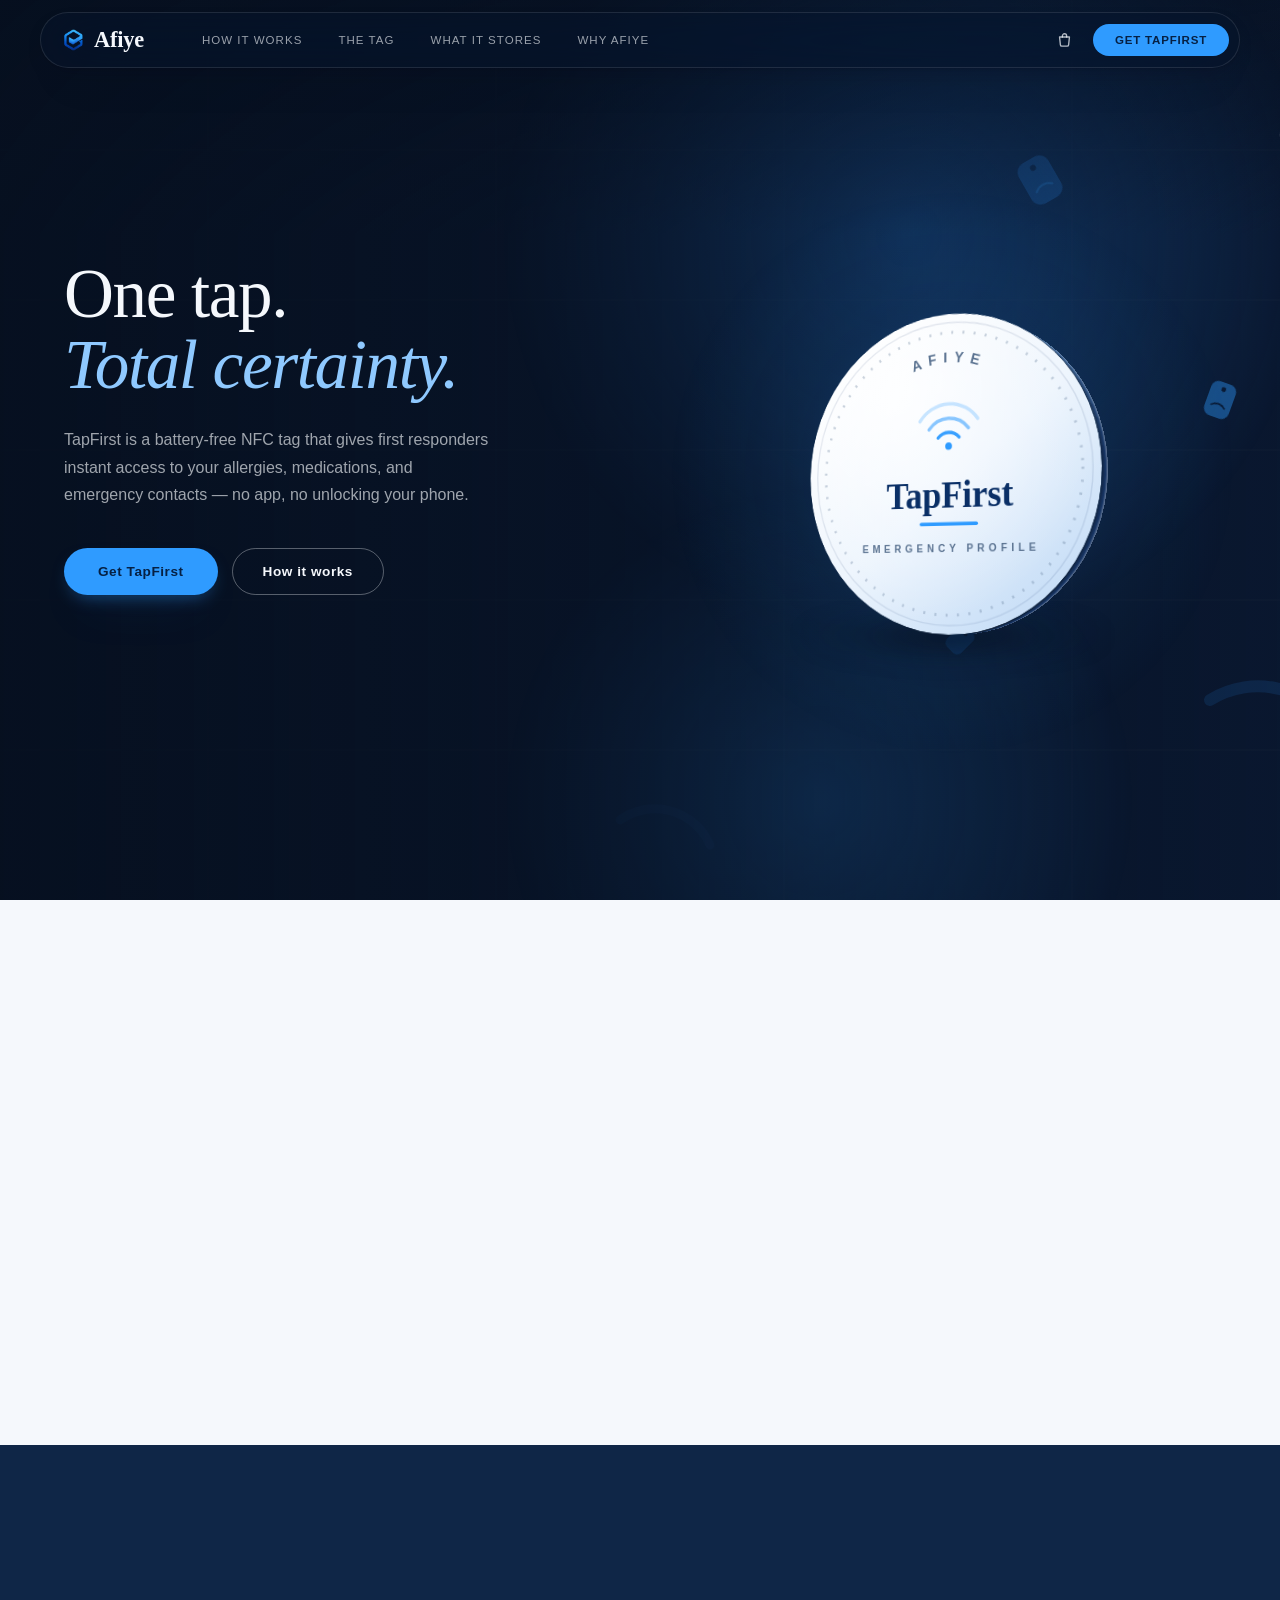
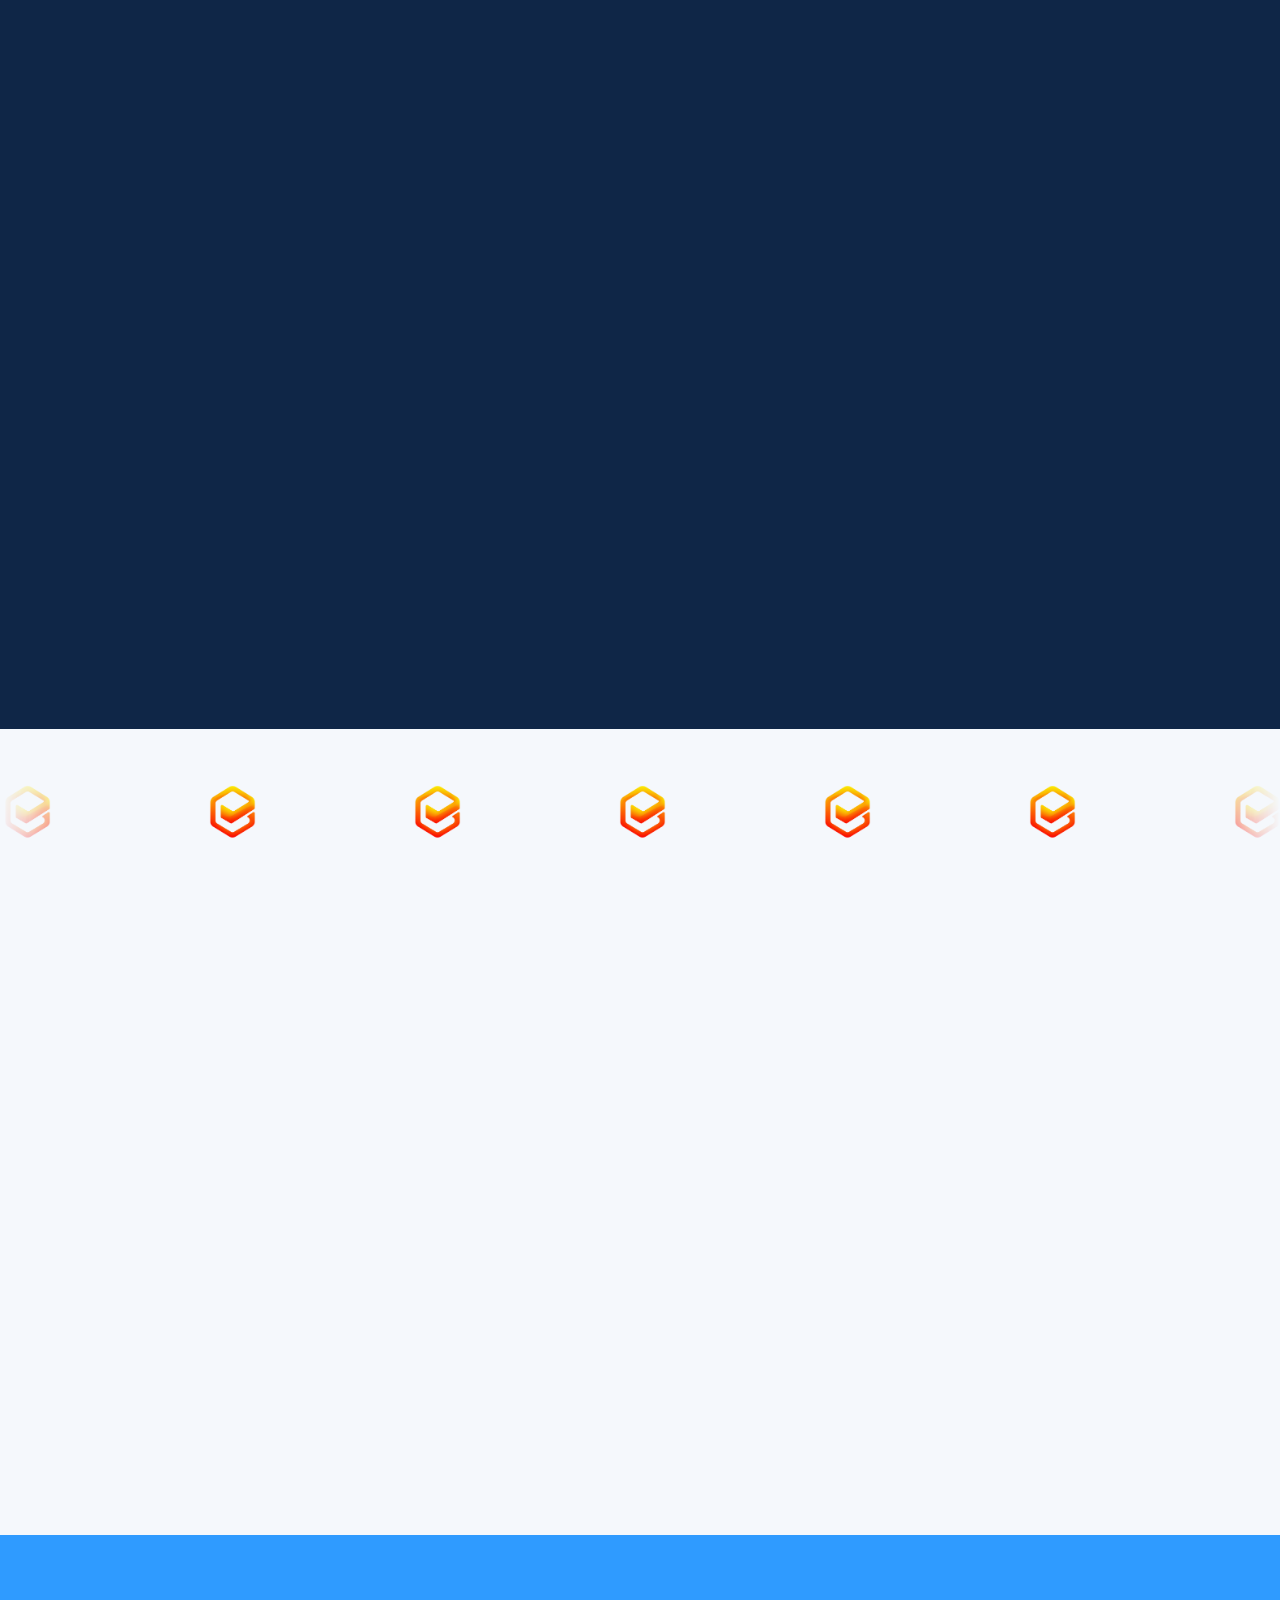
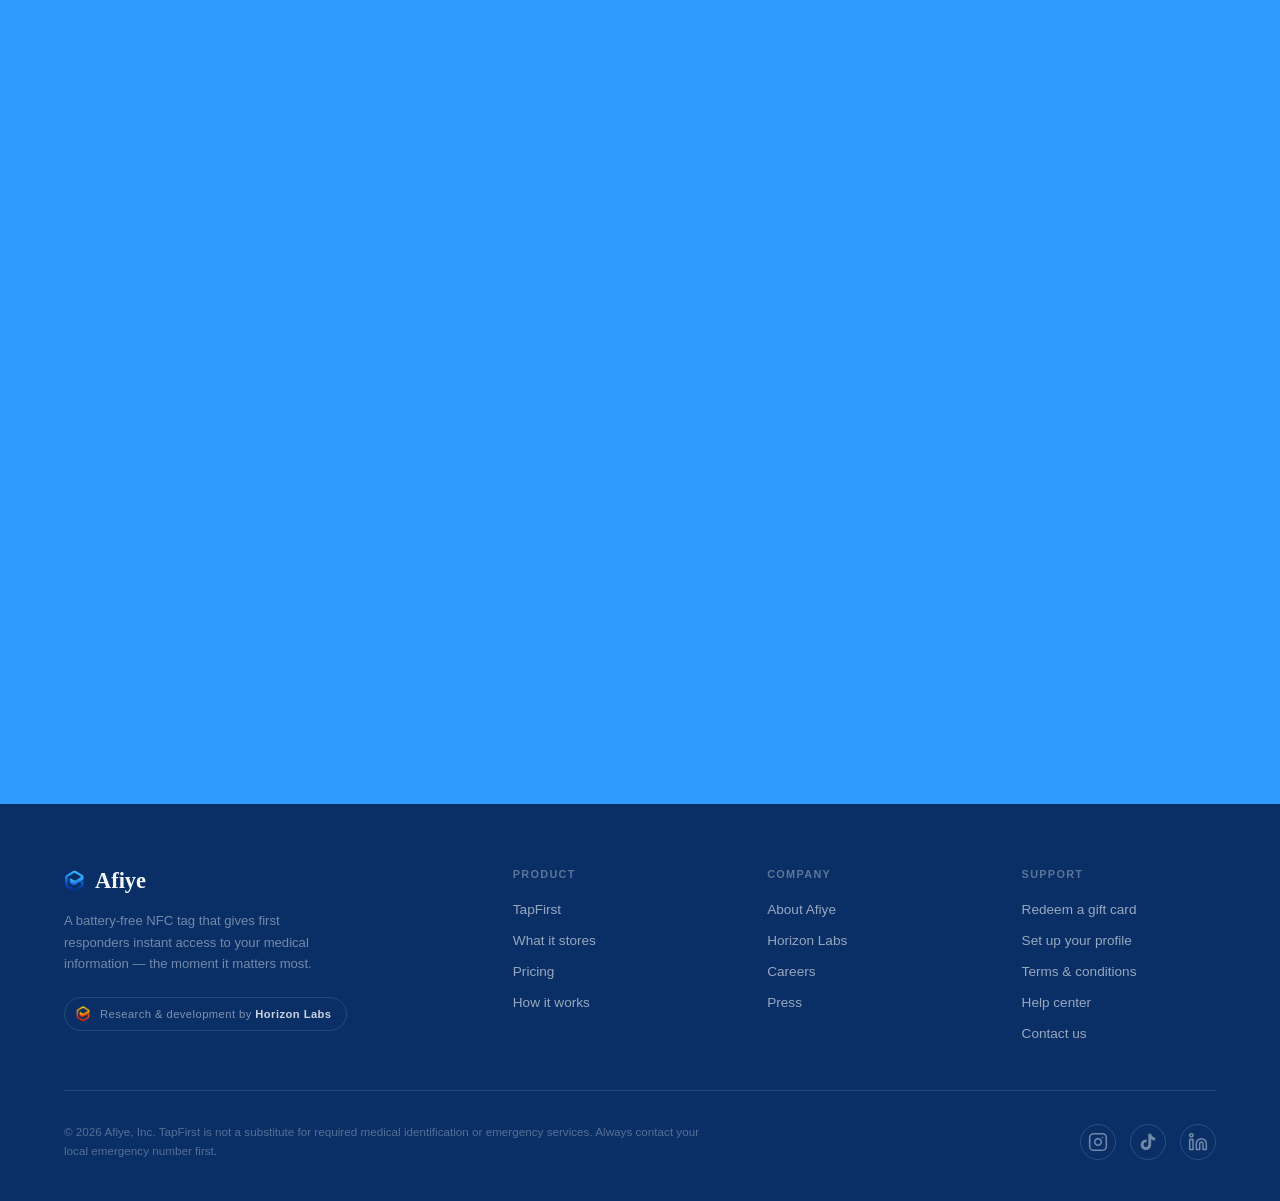
==== commit ae0b1b7d: "Add files via upload" ====
--- a/index.html
+++ b/index.html
@@ -1,1339 +1,600 @@
-<!doctype html>
-<html lang="en">
-<head>
-<meta charset="utf-8">
-<meta name="viewport" content="width=device-width, initial-scale=1">
-<title>Camping Weekend Plan</title>
-<link rel="preconnect" href="https://fonts.googleapis.com">
-<link rel="preconnect" href="https://fonts.gstatic.com" crossorigin>
-<link rel="stylesheet" href="https://fonts.googleapis.com/css2?family=Source+Code+Pro:wght@400;500&family=Source+Sans+3:ital,wght@0,400;0,600;1,400&family=Source+Serif+4:opsz,wght@8..60,400;8..60,600&display=swap">
-<script>
-  /* Runs before the page paints: marks the document as scripted (so sections start
-     hidden ready to reveal, with no flash) and locks it until sign-in. */
-  document.documentElement.className += " js";
-  try {
-    if (window.sessionStorage.getItem("camp.signedin") !== "yes") {
-      document.documentElement.className += " locked";
-    }
-  } catch (e) {
-    document.documentElement.className += " locked";
-  }
-</script>
-<style>
-  :root {
-    --paper:      #ffffff;
-    --panel:      #f8f9fa;
-    --panel-2:    #eaecf0;
-    --ink:        #202122;
-    --ink-soft:   #54595d;
-    --ink-faint:  #72777d;
-    --rule:       #a2a9b1;
-    --rule-soft:  #c8ccd1;
-    --link:       #3366cc;
-    --link-visit: #795cb2;
-    --link-open:  #0b74c4;
-    --open-wash:  #e7f2fb;
-    --warn:       #fc3;
-    --note:       #36c;
-    --ok:         #14866d;
-  }
-  @media (prefers-color-scheme: dark) {
-    :root:not([data-theme="light"]) {
-      --paper:      #101418;
-      --panel:      #27292d;
-      --panel-2:    #202122;
-      --ink:        #f8f9fa;
-      --ink-soft:   #c8ccd1;
-      --ink-faint:  #a2a9b1;
-      --rule:       #54595d;
-      --rule-soft:  #404244;
-      --link:       #88a3e8;
-      --link-visit: #a799cc;
-      --link-open:  #58bdf0;
-      --open-wash:  #12283a;
-      --warn:       #ac6600;
-      --note:       #36c;
-      --ok:         #2cb491;
-    }
-  }
-  :root[data-theme="dark"] {
-    --paper:      #101418;
-    --panel:      #27292d;
-    --panel-2:    #202122;
-    --ink:        #f8f9fa;
-    --ink-soft:   #c8ccd1;
-    --ink-faint:  #a2a9b1;
-    --rule:       #54595d;
-    --rule-soft:  #404244;
-    --link:       #88a3e8;
-    --link-visit: #a799cc;
-    --link-open:  #58bdf0;
-    --open-wash:  #12283a;
-    --warn:       #ac6600;
-    --note:       #36c;
-    --ok:         #2cb491;
-  }
-
-  * { box-sizing: border-box; }
-  html { scroll-behavior: smooth; }
-  body {
-    background: var(--paper);
-    color: var(--ink);
-    font-family: "Source Sans 3", -apple-system, "Segoe UI", Arial, "Helvetica Neue", sans-serif;
-    font-size: 17px;
-    line-height: 1.7;
-    margin: 0;
-    padding: 0 16px;
-    -webkit-font-smoothing: antialiased;
-  }
-  .page { max-width: 940px; margin: 0 auto; }
-
-  /* Links: the underline slides in from the left on hover. */
-  a, .linkish {
-    color: var(--link);
-    text-decoration: none;
-    background-image: linear-gradient(currentColor, currentColor);
-    background-repeat: no-repeat;
-    background-position: 0 100%;
-    background-size: 0 1px;
-    padding-bottom: 1px;
-    transition: background-size .3s cubic-bezier(.22, .61, .36, 1);
-  }
-  a:hover, a:focus-visible, .linkish:hover, .linkish:focus-visible { background-size: 100% 1px; }
-  a:visited { color: var(--link-visit); }
-  .linkish { font: inherit; border: 0; background-color: transparent; cursor: pointer; padding: 0 0 1px; }
-  :focus-visible { outline: 2px solid var(--link); outline-offset: 2px; }
-
-  h1, h2, h3 {
-    font-family: "Source Serif 4", "Linux Libertine", Georgia, "Times New Roman", serif;
-    font-weight: 400;
-    text-wrap: balance;
-    letter-spacing: -.006em;
-    margin: 0;
-  }
-  h1 {
-    font-size: 2.1em;
-    line-height: 1.2;
-    padding-bottom: .2em;
-    border-bottom: 1px solid var(--rule);
-    margin-top: 1.1em;
-  }
-  h2 {
-    font-size: 1.55em;
-    padding-bottom: .18em;
-    border-bottom: 1px solid var(--rule);
-    margin: 0 0 .6em;
-  }
-  h3 { font-size: 1.15em; font-weight: 600; margin: 1.5em 0 .4em; }
-  h3 .count {
-    font-family: "Source Sans 3", Arial, sans-serif;
-    font-size: .8em;
-    font-weight: 400;
-    color: var(--ink-faint);
-    font-variant-numeric: tabular-nums;
-  }
-  h3 .count.done { color: var(--ok); }
-  .siteSub { font-size: 1em; color: var(--ink-soft); font-style: italic; margin-top: .4em; }
-  p { margin: .6em 0; max-width: 66ch; }
-  .lead { color: var(--ink-soft); }
-
-  /* ── Sign-in gate ────────────────────────────────── */
-  .gate { display: none; }
-  .locked .page { display: none; }
-  .locked .gate:not([hidden]) {
-    display: grid;
-    place-items: center;
-    min-height: 100vh;
-    padding: 24px;
-  }
-  .gatebox {
-    width: 100%;
-    max-width: 21em;
-    border: 1px solid var(--rule);
-    background: var(--panel);
-    padding: 1.6em 1.7em 1.8em;
-  }
-  .gatebox h1 {
-    font-size: 1.5em;
-    margin: 0 0 .1em;
-    padding: 0;
-    border: 0;
-  }
-  .gatebox .sub { color: var(--ink-soft); font-style: italic; margin: 0 0 1.3em; font-size: .95em; }
-  .gatebox label { display: block; margin-bottom: .9em; font-size: .9em; color: var(--ink-soft); }
-  .gatebox input {
-    font: inherit;
-    font-size: 1rem;
-    display: block;
-    width: 100%;
-    margin-top: .25em;
-    padding: .45em .6em;
-    border: 1px solid var(--rule);
-    border-radius: 2px;
-    background: var(--paper);
-    color: var(--ink);
-  }
-  .gatebox input:focus { border-color: var(--link); }
-  .gatebox .btn { width: 100%; text-align: center; margin-top: .4em; }
-  .gateerr {
-    margin: .9em 0 0;
-    padding: .5em .7em;
-    border-left: 4px solid var(--link-open);
-    background: var(--open-wash);
-    font-size: .9em;
-  }
-  .gatenote { margin: 1.4em 0 0; font-size: .82em; color: var(--ink-faint); line-height: 1.5; }
-
-  /* ── Scroll behaviour ────────────────────────────── */
-  section[id] { scroll-margin-top: 24px; margin: 2em 0; }
-  .js .reveal { opacity: 0; transform: translateY(16px); }
-  .js .reveal.in {
-    opacity: 1;
-    transform: none;
-    transition: opacity .6s ease, transform .6s cubic-bezier(.22, .61, .36, 1);
-  }
-  .toplink { display: block; text-align: right; font-size: .88em; margin-top: 1.2em; }
-
-  .ambox {
-    display: grid;
-    grid-template-columns: auto 1fr;
-    gap: .9em;
-    align-items: center;
-    border: 1px solid var(--rule-soft);
-    border-left: 10px solid var(--warn);
-    background: var(--panel);
-    padding: .8em 1.1em;
-    margin: 1.3em 0;
-  }
-  .ambox.note { border-left-color: var(--note); }
-  .ambox .glyph { font-size: 1.4em; line-height: 1; color: var(--ink-soft); }
-  .ambox p { margin: .2em 0; max-width: none; }
-
-  /* ── Weather infobox ─────────────────────────────── */
-  .infobox {
-    float: right;
-    clear: right;
-    width: 21em;
-    max-width: 100%;
-    margin: .4em 0 1.4em 1.8em;
-    border: 1px solid var(--rule);
-    background: var(--panel);
-    font-size: .93em;
-    line-height: 1.5;
-    border-collapse: collapse;
-  }
-  .infobox caption {
-    font-family: "Source Serif 4", Georgia, serif;
-    font-size: 1.2em;
-    padding: .5em .6em .4em;
-    background: var(--panel-2);
-    border-bottom: 1px solid var(--rule);
-    text-align: center;
-  }
-  .infobox th, .infobox td { text-align: left; vertical-align: middle; padding: .45em .75em; border-top: 1px solid var(--rule-soft); }
-  .infobox th { width: 7.5em; font-weight: 600; color: var(--ink-soft); }
-  .infobox .subhead td {
-    background: var(--panel-2);
-    text-align: center;
-    font-weight: 600;
-    letter-spacing: .04em;
-    text-transform: uppercase;
-    font-size: .8em;
-    color: var(--ink-soft);
-    position: relative;
-  }
-  .unitbtn { position: absolute; right: .45em; top: 50%; transform: translateY(-50%); }
-  .unitbtn button {
-    font: inherit;
-    font-size: 1em;
-    letter-spacing: 0;
-    text-transform: none;
-    padding: 0 .45em;
-    border: 1px solid var(--rule-soft);
-    border-radius: 2px;
-    background: var(--paper);
-    color: var(--link);
-    cursor: pointer;
-  }
-  .unitbtn button:hover { border-color: var(--ink-faint); }
-  .nowcell { display: flex; align-items: baseline; gap: .45em; flex-wrap: wrap; }
-  .bigtemp {
-    font-family: "Source Code Pro", ui-monospace, Consolas, monospace;
-    font-size: 1.9em;
-    font-variant-numeric: tabular-nums;
-    line-height: 1.1;
-  }
-  .wxfeels { color: var(--ink-faint); font-size: .9em; }
-  .infobox .wxfoot td { text-align: center; font-size: .86em; color: var(--ink-faint); background: var(--panel-2); }
-  .infobox .advice td { background: var(--open-wash); color: var(--ink); font-size: .93em; }
-  .wx-wait { color: var(--ink-faint); }
-  .wx-fail { color: var(--link-open); }
-  .wx-load { opacity: .5; transition: opacity .2s ease; }
-
-  /* ── Contents ────────────────────────────────────── */
-  .toc {
-    display: inline-block;
-    border: 1px solid var(--rule);
-    background: var(--panel);
-    padding: .7em 1.6em .9em .9em;
-    margin: 1.5em 0 .5em;
-  }
-  .toc h2 { font-size: 1.05em; font-weight: 600; border: 0; display: block; text-align: center; margin: 0 0 .35em; padding: 0; }
-  .toc ol { list-style: none; margin: 0; padding: 0; counter-reset: toc; }
-  .toc li { counter-increment: toc; margin: .2em 0; }
-  .toc li::before { content: counter(toc) "\00a0\00a0"; color: var(--ink); font-variant-numeric: tabular-nums; }
-
-  /* ── Map ─────────────────────────────────────────── */
-  .mapframe { border: 1px solid var(--rule); background: var(--panel); padding: 4px; margin: 1.1em 0; max-width: 700px; }
-  .mapframe .canvas {
-    position: relative;
-    width: 100%;
-    aspect-ratio: 4 / 3;
-    background: var(--panel-2);
-    overflow: hidden;
-  }
-  .mapframe iframe { position: absolute; inset: 0; width: 100%; height: 100%; border: 0; display: block; }
-  .mapframe figcaption { font-size: .9em; color: var(--ink-soft); padding: .55em .35em .25em; }
-  .maptools { display: flex; flex-wrap: wrap; gap: .6em; margin: .9em 0 0; }
-  .btn {
-    font: inherit;
-    font-size: .95em;
-    padding: .45em 1em;
-    border: 1px solid var(--rule);
-    border-radius: 2px;
-    background: var(--panel);
-    color: var(--link);
-    cursor: pointer;
-    text-decoration: none;
-    display: inline-block;
-  }
-  .btn:hover { background: var(--panel-2); border-color: var(--ink-faint); }
-  .btn.primary { background: var(--link); border-color: var(--link); color: #fff; }
-  :root[data-theme="dark"] .btn.primary { color: #101418; }
-  @media (prefers-color-scheme: dark) { :root:not([data-theme="light"]) .btn.primary { color: #101418; } }
-  .btn.primary:hover { filter: brightness(1.08); background: var(--link); }
-  .btn[aria-pressed="true"] { background: var(--panel-2); border-color: var(--ink-faint); font-weight: 600; }
-
-  /* ── Tables ──────────────────────────────────────── */
-  .tablewrap { overflow-x: auto; margin: 1em 0; }
-  table.wikitable { border-collapse: collapse; background: var(--paper); min-width: 100%; }
-  table.wikitable th, table.wikitable td { border: 1px solid var(--rule-soft); padding: .55em .85em; text-align: left; vertical-align: top; }
-  table.wikitable th { background: var(--panel-2); font-weight: 600; }
-  table.wikitable td.time {
-    font-family: "Source Code Pro", ui-monospace, Consolas, monospace;
-    font-variant-numeric: tabular-nums;
-    white-space: nowrap;
-    width: 6em;
-  }
-  table.wikitable td.what { font-weight: 600; }
-  table.wikitable tbody tr:hover { background: var(--panel); }
-
-  /* Two-day forecast: metrics down the side, days across the top. */
-  table.forecast th[scope="row"] { width: 12em; color: var(--ink-soft); font-weight: 400; background: var(--paper); }
-  table.forecast td { font-variant-numeric: tabular-nums; width: 38%; }
-  table.forecast thead th { text-align: center; }
-  table.forecast .headline td { font-weight: 600; }
-
-  /* ── Fact lists ──────────────────────────────────── */
-  ul.facts { list-style: none; padding: 0; margin: .8em 0; display: grid; gap: .35em; max-width: 66ch; }
-  ul.facts li { display: grid; grid-template-columns: 11em 1fr; gap: .8em; }
-  ul.facts b { font-weight: 600; color: var(--ink-soft); }
-  @media (max-width: 600px) { ul.facts li { grid-template-columns: 1fr; gap: 0; } }
-  ul.bullets { padding-left: 1.3em; max-width: 66ch; }
-  ul.bullets li { margin: .3em 0; }
-
-  /* ── Checklists ──────────────────────────────────── */
-  .toolbar { display: flex; flex-wrap: wrap; gap: .6em; align-items: center; margin: 1em 0 .4em; }
-  .toolbar .progress { margin-left: auto; color: var(--ink-soft); font-variant-numeric: tabular-nums; }
-  .track { height: 8px; background: var(--panel-2); border: 1px solid var(--rule-soft); margin: 0 0 1.4em; }
-  .fill { height: 100%; width: 0; background: var(--ok); transition: width .3s ease; }
-
-  .cols { display: grid; grid-template-columns: repeat(auto-fill, minmax(310px, 1fr)); gap: 0 2.6em; align-items: start; }
-  ul.checklist { list-style: none; margin: .3em 0 .5em; padding: 0; }
-  ul.checklist li.item { display: grid; grid-template-columns: auto 1fr auto; gap: .7em; align-items: baseline; padding: .22em 0; }
-  ul.checklist input[type="checkbox"] { accent-color: var(--link); width: 17px; height: 17px; margin: 0; transform: translateY(2px); }
-  ul.checklist label { cursor: pointer; }
-  ul.checklist li.checked label { color: var(--ink-faint); text-decoration: line-through; }
-  ul.checklist li.checked .qty { text-decoration: none; }
-  .qty { color: var(--ink-faint); font-size: .92em; }
-  .kill { font: inherit; border: 0; background: none; color: var(--ink-faint); cursor: pointer; padding: 0 .3em; opacity: 0; line-height: 1; }
-  li.item:hover .kill, .kill:focus-visible { opacity: 1; }
-  .kill:hover { color: var(--link-open); }
-  .allclear { color: var(--ink-faint); font-style: italic; padding: .3em 0 .5em; }
-  form.adder { display: flex; gap: .5em; margin: .3em 0 1.4em; }
-  form.adder input {
-    font: inherit;
-    font-size: .95em;
-    flex: 1;
-    min-width: 0;
-    padding: .35em .6em;
-    border: 1px solid var(--rule);
-    background: var(--paper);
-    color: var(--ink);
-    border-radius: 2px;
-  }
-
-  /* ── Editable text ───────────────────────────────── */
-  .ed { border-bottom: 1px dashed var(--rule); padding: 0 2px; min-width: 3em; display: inline-block; cursor: text; }
-  .ed:hover { background: var(--panel-2); }
-  .ed.empty { background: var(--open-wash); border-bottom-style: dotted; border-bottom-color: var(--link-open); }
-  .ed:focus, .ed.empty:focus { background: var(--paper); border-bottom-color: transparent; }
-  .ed.empty::before { content: attr(data-placeholder); color: var(--link-open); }
-
-  /* ── Footer ──────────────────────────────────────── */
-  .sitefoot {
-    margin-top: 3.5em;
-    border-top: 3px double var(--rule);
-    padding: 1.8em 0 3em;
-  }
-  .footgrid {
-    display: grid;
-    grid-template-columns: repeat(auto-fit, minmax(210px, 1fr));
-    gap: 1.8em 2.4em;
-  }
-  .sitefoot h2 {
-    font-family: "Source Sans 3", Arial, sans-serif;
-    font-size: .78em;
-    font-weight: 600;
-    letter-spacing: .1em;
-    text-transform: uppercase;
-    color: var(--ink-faint);
-    border: 0;
-    padding: 0;
-    margin: 0 0 .6em;
-  }
-  .sitefoot dl { margin: 0; font-size: .95em; }
-  .sitefoot dl div { display: flex; justify-content: space-between; gap: 1em; padding: .18em 0; border-bottom: 1px solid var(--rule-soft); }
-  .sitefoot dt { color: var(--ink-soft); }
-  .sitefoot dd { margin: 0; text-align: right; font-variant-numeric: tabular-nums; }
-  .sitefoot ul { list-style: none; margin: 0; padding: 0; font-size: .95em; }
-  .sitefoot ul li { padding: .18em 0; }
-  .sitefoot .tel { font-family: "Source Code Pro", ui-monospace, monospace; font-weight: 500; }
-  .footbar {
-    margin-top: 2em;
-    padding-top: 1em;
-    border-top: 1px solid var(--rule-soft);
-    display: flex;
-    flex-wrap: wrap;
-    gap: .5em 1.5em;
-    justify-content: space-between;
-    font-size: .86em;
-    color: var(--ink-faint);
-  }
-
-  @media (max-width: 720px) {
-    body { font-size: 16px; }
-    .infobox { float: none; margin: 1.2em 0; width: 100%; }
-    h1 { font-size: 1.75em; }
-    table.forecast th[scope="row"] { width: 9em; }
-  }
-  @media print {
-    body { background: #fff; color: #000; font-size: 11pt; }
-    .noprint, .kill, form.adder, .toplink { display: none !important; }
-    .js .reveal { opacity: 1 !important; transform: none !important; }
-    .infobox { float: right; background: #fff; }
-    h2 { break-after: avoid; }
-    li.item, tr, .mapframe { break-inside: avoid; }
-  }
-  @media (prefers-reduced-motion: reduce) {
-    html { scroll-behavior: auto; }
-    * { transition: none !important; }
-    .js .reveal { opacity: 1; transform: none; }
-  }
-</style>
-</head>
-<body>
-
-<div class="gate" id="gate">
-  <form class="gatebox" id="signin">
-    <h1>Camping plan</h1>
-    <p class="sub">Yahchouch, 24–25 August</p>
-
-    <label for="user">Name
-      <input type="text" id="user" name="username" autocomplete="username" autocapitalize="off" spellcheck="false" required>
-    </label>
-    <label for="pass">Password
-      <input type="password" id="pass" name="password" autocomplete="current-password" required>
-    </label>
-
-    <button type="submit" class="btn primary">Sign in</button>
-
-    <p class="gateerr" id="gateerr" hidden role="alert">That name and password don't match. Try again.</p>
-    <p class="gatenote">This is a doorstep, not a lock — the page is a file on this computer, so anyone
-    who opens it in a text editor can read everything. Don't put anything private here.</p>
-  </form>
-</div>
-
-<div class="page" id="top">
-
-  <h1>Camping at The Cliff Camp</h1>
-  <div class="siteSub">Yahchouch, Lebanon · 24–25 August 2026 · one night</div>
-
-  <table class="infobox">
-    <caption>Right now at Yahchouch</caption>
-    <tbody>
-      <tr class="subhead"><td colspan="2">Current conditions <span class="unitbtn noprint"><button type="button" id="units" title="Switch units">°F</button></span></td></tr>
-      <tr>
-        <th scope="row">Temperature</th>
-        <td><span class="nowcell"><span class="bigtemp" id="wxTemp">—</span> <span class="wxfeels" id="wxFeels"></span></span></td>
-      </tr>
-      <tr><th scope="row">Sky</th><td><span id="wxNow" class="wx-wait">Loading…</span></td></tr>
-      <tr><th scope="row">Humidity</th><td><span id="wxHum">—</span></td></tr>
-      <tr><th scope="row">Wind</th><td><span id="wxWind">—</span></td></tr>
-      <tr><th scope="row">Gusts</th><td><span id="wxGust">—</span></td></tr>
-      <tr class="advice" id="wxAdviceRow" hidden><td colspan="2"><span id="wxAdvice"></span></td></tr>
-      <tr class="wxfoot"><td colspan="2"><span id="wxStamp">Live from Open-Meteo.</span> <button type="button" class="linkish noprint" id="wxRefresh">Refresh</button></td></tr>
-    </tbody>
-  </table>
-
-  <p class="lead">Everything for the trip on one page: where the camp is, what the weather will do, what we do each
-  day, the hike, and what to bring. Tick things off as you pack them — the page remembers.</p>
-
-  <nav class="toc" aria-label="Contents">
-    <h2>Contents</h2>
-    <ol>
-      <li><a href="#where">Where we're going</a></li>
-      <li><a href="#weather">Weather for the two days</a></li>
-      <li><a href="#plan">Plan of the two days</a></li>
-      <li><a href="#hiking">The hike</a></li>
-      <li><a href="#needs">What to bring</a></li>
-    </ol>
-  </nav>
-
-  <!-- ═══ 1. Where ═════════════════════════════════ -->
-  <section id="where" class="reveal">
-    <h2>Where we're going</h2>
-
-    <p><b>The Cliff Camp</b>, Yahchouch — in the Keserwan hills, about 42 km north of Beirut and roughly 670 m up,
-    on the edge of the Jabal Moussa Biosphere Reserve above the Nahr Ibrahim valley.</p>
-
-    <figure class="mapframe">
-      <div class="canvas">
-        <iframe id="map" title="Map of The Cliff Camp, Yahchouch" loading="lazy" referrerpolicy="no-referrer-when-downgrade"></iframe>
-      </div>
-      <figcaption>The Cliff Camp, Yahchouch, Lebanon. Map data &copy; Google.</figcaption>
-    </figure>
-
-    <div class="maptools noprint">
-      <a class="btn primary" id="openApp" href="#" target="_blank" rel="noopener">Open in Google Maps</a>
-      <a class="btn" id="openDir" href="#" target="_blank" rel="noopener">Get directions</a>
-    </div>
-
-    <h3>What the camp gives us</h3>
-    <ul class="facts">
-      <li><b>Sleeping</b><span>Wooden tents, with mattresses and electricity</span></li>
-      <li><b>Washing</b><span>Showers and toilets on site</span></li>
-      <li><b>Also there</b><span>A pool, a BBQ and bonfire area</span></li>
-      <li><b>Things to do</b><span>Hiking, climbing, rappelling, archery, flying fox</span></li>
-      <li><b>Fires</b><span><span class="ed" data-key="fire" data-placeholder="ask whether the bonfire is on"></span></span></li>
-      <li><b>Still to confirm</b><span><span class="ed" data-key="confirm" data-placeholder="meals included? what time can we arrive?"></span></span></li>
-    </ul>
-
-    <div class="ambox note">
-      <span class="glyph" aria-hidden="true">⌖</span>
-      <p><b>Save the map before you leave.</b> In the Google Maps app: open the place, tap <i>⋯</i>, then
-      <i>Download offline map</i>. Signal in the hills is not something to count on.</p>
-    </div>
-    <a class="toplink noprint" href="#top">Back to top ↑</a>
-  </section>
-
-  <!-- ═══ 2. Weather ═══════════════════════════════ -->
-  <section id="weather" class="reveal">
-    <h2>Weather for the two days</h2>
-    <p>Live forecast for Yahchouch, updated each time you open the page. Use the <b>°F</b> button in the box above
-    to switch units — it changes this table too.</p>
-
-    <div class="tablewrap">
-      <table class="wikitable forecast">
-        <thead>
-          <tr>
-            <th scope="col">&nbsp;</th>
-            <th scope="col">Monday 24 Aug</th>
-            <th scope="col">Tuesday 25 Aug</th>
-          </tr>
-        </thead>
-        <tbody>
-          <tr class="headline"><th scope="row">Sky</th><td id="d1sky">—</td><td id="d2sky">—</td></tr>
-          <tr><th scope="row">Warmest</th><td id="d1hi">—</td><td id="d2hi">—</td></tr>
-          <tr><th scope="row">Coolest (night)</th><td id="d1lo">—</td><td id="d2lo">—</td></tr>
-          <tr><th scope="row">Feels like, at worst</th><td id="d1feels">—</td><td id="d2feels">—</td></tr>
-          <tr><th scope="row">Chance of rain</th><td id="d1pop">—</td><td id="d2pop">—</td></tr>
-          <tr><th scope="row">Rain expected</th><td id="d1mm">—</td><td id="d2mm">—</td></tr>
-          <tr><th scope="row">Humidity</th><td id="d1hum">—</td><td id="d2hum">—</td></tr>
-          <tr><th scope="row">Wind</th><td id="d1wind">—</td><td id="d2wind">—</td></tr>
-          <tr><th scope="row">Gusts up to</th><td id="d1gust">—</td><td id="d2gust">—</td></tr>
-          <tr><th scope="row">UV index</th><td id="d1uv">—</td><td id="d2uv">—</td></tr>
-          <tr><th scope="row">Sunrise</th><td id="d1rise">—</td><td id="d2rise">—</td></tr>
-          <tr><th scope="row">Sunset</th><td id="d1set">—</td><td id="d2set">—</td></tr>
-        </tbody>
-      </table>
-    </div>
-    <p class="lead" id="wxNote">Sunset matters most on the first day — aim to arrive well before it.</p>
-    <a class="toplink noprint" href="#top">Back to top ↑</a>
-  </section>
-
-  <!-- ═══ 3. Plan ══════════════════════════════════ -->
-  <section id="plan" class="reveal">
-    <h2>Plan of the two days</h2>
-    <p>Times are a rough shape, not a schedule — click any of them to change it. The one that matters is getting
-    there in daylight, so you're settling in rather than hunting for things with a torch.</p>
-
-    <h3>Monday 24 August — getting there</h3>
-    <div class="tablewrap">
-      <table class="wikitable">
-        <thead><tr><th scope="col">Time</th><th scope="col">What</th></tr></thead>
-        <tbody>
-          <tr><td class="time"><span class="ed" data-key="f1">11:00</span></td><td class="what">Pack the car</td></tr>
-          <tr><td class="time"><span class="ed" data-key="f2">11:30</span></td><td class="what">Leave, Join Debs</td></tr>
-          <tr><td class="time"><span class="ed" data-key="f3">14:30</span></td><td class="what">Arrive and settle in</td></tr>
-          <tr><td class="time"><span class="ed" data-key="f4">16:00</span></td><td class="what">Free-time</td></tr>
-          <tr><td class="time"><span class="ed" data-key="f5">18:30</span></td><td class="what">Get the wood, prepare the BBQ</td></tr>
-          <tr><td class="time"><span class="ed" data-key="f6">19:30</span></td><td class="what">Bonfire and Dinner</td></tr>
-        </tbody>
-      </table>
-    </div>
-
-    <h3>Tuesday 25 August — the hike, then home</h3>
-    <div class="tablewrap">
-      <table class="wikitable">
-        <thead><tr><th scope="col">Time</th><th scope="col">What</th></tr></thead>
-        <tbody>
-          <tr><td class="time"><span class="ed" data-key="u1">09:00</span></td><td class="what">Breakfast, and packing</td></tr>
-          <tr><td class="time"><span class="ed" data-key="u2">11:00</span></td><td class="what">Walk to the Chouwan entrance, pay, start Trail 13</td></tr>
-          <tr><td class="time"><span class="ed" data-key="u3">13:00</span></td><td class="what">Trail 12 down to Chouwan lake</td></tr>
-          <tr><td class="time"><span class="ed" data-key="u4">15:00</span></td><td class="what">Returning by going through Track 12</td></tr>
-          <tr><td class="time"><span class="ed" data-key="u5">16:30</span></td><td class="what">Leave</td></tr>
-        </tbody>
-      </table>
-    </div>
-    <a class="toplink noprint" href="#top">Back to top ↑</a>
-  </section>
-
-  <!-- ═══ 4. Hiking ════════════════════════════════ -->
-  <section id="hiking" class="reveal">
-    <h2>The hike</h2>
-
-    <p>Two marked trails in the <b>Jabal Moussa Biosphere Reserve</b> — a UNESCO site — both starting from the
-    <b>Chouwan entrance</b>, on our side of the valley. Walked one after the other they come to <b>4.6 km</b> and
-    a little under three hours on the move, before stops.</p>
-
-    <div class="tablewrap">
-      <table class="wikitable forecast">
-        <thead>
-          <tr>
-            <th scope="col">&nbsp;</th>
-            <th scope="col">Trail 13 · Arbutus</th>
-            <th scope="col">Trail 12 · Lake</th>
-          </tr>
-        </thead>
-        <tbody>
-          <tr class="headline"><th scope="row">Difficulty</th><td>Difficult</td><td>Moderate</td></tr>
-          <tr><th scope="row">Distance</th><td>2.8 km</td><td>1.8 km</td></tr>
-          <tr><th scope="row">Time on the move</th><td>2 hours</td><td>50 minutes</td></tr>
-          <tr><th scope="row">Route</th><td>Chouwan entrance up to 400 m above the lake</td><td>Loop from the Chouwan entrance</td></tr>
-          <tr><th scope="row">What you'll see</th><td>Humid bushy forest, the Adonis river canyon below, endemic plants</td><td>Tall pine shade, then the slopes down to Chouwan lake in the Adonis Valley</td></tr>
-          <tr><th scope="row">Worth knowing</th><td>The harder of the two — take it first, while it's cool and you're fresh</td><td>The easy downhill on the way out is uphill on the way back</td></tr>
-        </tbody>
-      </table>
-    </div>
-
-    <h3>What it costs</h3>
-    <ul class="facts">
-      <li><b>Entry, weekdays</b><span>$4 per adult, $2 under 16 — and Monday and Tuesday are weekdays</span></li>
-      <li><b>Entry, weekends</b><span>$8 and $4, so we're on the cheaper days</span></li>
-      <li><b>Guide (optional)</b><span>$40–$60 depending on the trail's difficulty</span></li>
-      <li><b>Take cash</b><span>Don't count on paying by card at the entrance</span></li>
-      <li><b>Opening hours</b><span><span class="ed" data-key="hikehours" data-placeholder="confirm with the reserve or the camp"></span></span></li>
-    </ul>
-
-    <div class="ambox">
-      <span class="glyph" aria-hidden="true">☀</span>
-      <p><b>Start early.</b> Trail 13 is rated difficult and climbs 400 m above the lake, and August sun here
-      pushes the UV index to 8. Being on the canyon section before the heat builds is the difference between a
-      good morning and a grim one.</p>
-    </div>
-
-    <h3>Before you set off</h3>
-    <ul class="bullets">
-      <li><b>Shoes with grip.</b> Forest paths and a steep climb — not sandals.</li>
-      <li><b>Two litres of water each.</b> There's nowhere to buy any once you're on the trail.</li>
-      <li><b>Stay on the marked trails.</b> It's a protected reserve, and the canyon edge is unforgiving.</li>
-      <li><b>Tell someone at the camp</b> which trails you're doing and when you expect to be back.</li>
-      <li><b>Turn back if it has rained.</b> The canyon path and wet rock are a bad combination.</li>
-    </ul>
-
-    <div class="maptools noprint">
-      <a class="btn primary" id="trailMap" href="#" target="_blank" rel="noopener">Chouwan entrance on the map</a>
-      <a class="btn" href="https://www.jabalmoussa.org/trails-facilities" target="_blank" rel="noopener">All 15 trails and facilities</a>
-    </div>
-    <a class="toplink noprint" href="#top">Back to top ↑</a>
-  </section>
-
-  <!-- ═══ 5. Needs ═════════════════════════════════ -->
-  <section id="needs" class="reveal">
-    <h2>What to bring</h2>
-    <p>The camp provides the tent, the mattress and the showers, so this list is shorter than a normal camping one.
-    Tick each thing as it actually goes in the bag. You can add your own items, or remove any you don't need by
-    hovering over it and pressing <b>×</b>.</p>
-
-    <div class="toolbar noprint">
-      <button class="btn" id="filter" type="button" aria-pressed="false">Hide what's packed</button>
-      <button class="btn" id="reset" type="button">Clear all ticks</button>
-      <span class="progress" id="progress">0 of 0</span>
-    </div>
-    <div class="track"><div class="fill" id="fill"></div></div>
-
-    <div class="cols" id="groups"></div>
-    <a class="toplink noprint" href="#top">Back to top ↑</a>
-  </section>
-
-  <!-- ═══ Footer ═══════════════════════════════════ -->
-  <footer class="sitefoot">
-    <div class="footgrid">
-
-      <section>
-        <h2>The trip</h2>
-        <dl>
-          <div><dt>Camp</dt><dd>The Cliff Camp</dd></div>
-          <div><dt>Where</dt><dd>Yahchouch, Keserwan</dd></div>
-          <div><dt>Dates</dt><dd>24–25 Aug 2026</dd></div>
-          <div><dt>Nights</dt><dd>1</dd></div>
-          <div><dt>Altitude</dt><dd>≈ 670 m</dd></div>
-          <div><dt>From Beirut</dt><dd>≈ 42 km</dd></div>
-        </dl>
-      </section>
-
-      <section>
-        <h2>Emergency — Lebanon</h2>
-        <dl>
-          <div><dt>Red Cross</dt><dd><a class="tel" href="tel:140">140</a></dd></div>
-          <div><dt>Civil Defence</dt><dd><a class="tel" href="tel:125">125</a></dd></div>
-          <div><dt>Police</dt><dd><a class="tel" href="tel:112">112</a></dd></div>
-          <div><dt>Fire</dt><dd><a class="tel" href="tel:175">175</a></dd></div>
-          <div><dt>The camp</dt><dd><a class="tel" href="tel:+96170281118">70 281 118</a></dd></div>
-        </dl>
-      </section>
-
-      <section>
-        <h2>Getting there</h2>
-        <ul>
-          <li><a id="footMap" href="#" target="_blank" rel="noopener">The camp on Google Maps</a></li>
-          <li><a id="footDir" href="#" target="_blank" rel="noopener">Driving directions</a></li>
-          <li><a id="footTrail" href="#" target="_blank" rel="noopener">Chouwan trail entrance</a></li>
-          <li><a href="https://www.jabalmoussa.org/trails-facilities" target="_blank" rel="noopener">Jabal Moussa trails</a></li>
-        </ul>
-      </section>
-
-      <section>
-        <h2>This page</h2>
-        <ul>
-          <li><a href="#weather">Weather</a></li>
-          <li><a href="#plan">The plan</a></li>
-          <li><a href="#hiking">The hike</a></li>
-          <li><a href="#needs">Packing list</a></li>
-          <li><button type="button" class="linkish noprint" id="signout">Sign out</button></li>
-        </ul>
-      </section>
-
-    </div>
-
-    <div class="footbar">
-      <span>Weather by <a href="https://open-meteo.com/" target="_blank" rel="noopener">Open-Meteo</a> ·
-        Maps by Google · Trail data from
-        <a href="https://www.jabalmoussa.org/trails-facilities" target="_blank" rel="noopener">Jabal Moussa</a></span>
-      <span id="saved">Your ticks and notes are saved in this browser only.</span>
-    </div>
-  </footer>
-</div>
-
-<script>
-(function () {
-  "use strict";
-
-  /* ── Sign in ─────────────────────────────────────────
-     Client-side only: the credentials sit in this file, so this keeps the page
-     tidy for whoever opens it — it is not security. */
-  var USER = "ray";
-  var PASS = "1234";
-
-  var gate = document.getElementById("gate");
-  var signinForm = document.getElementById("signin");
-  var userField = document.getElementById("user");
-  var passField = document.getElementById("pass");
-  var gateErr = document.getElementById("gateerr");
-
-  var afterUnlock = null;   // the reveal observer hooks in here once it exists
-
-  function unlock() {
-    document.documentElement.className = document.documentElement.className.replace(/\blocked\b/, "").trim();
-    gate.hidden = true;
-    try { window.sessionStorage.setItem("camp.signedin", "yes"); } catch (e) { /* nothing to do */ }
-    if (afterUnlock) afterUnlock();
-  }
-
-  if (document.documentElement.className.indexOf("locked") === -1) {
-    gate.hidden = true;
-  } else {
-    userField.focus();
-  }
-
-  signinForm.addEventListener("submit", function (e) {
-    e.preventDefault();
-    var ok = userField.value.trim().toLowerCase() === USER && passField.value === PASS;
-    if (ok) {
-      gateErr.hidden = true;
-      unlock();
-      return;
-    }
-    gateErr.hidden = false;
-    passField.value = "";
-    passField.focus();
-  });
-
-  var KEY = "camp.v6";
-
-  /* Fixed destination. Coordinates are Yahchouch village (34°3'59"N, 35°44'11"E) —
-     hardcoded so the weather never depends on a place-name lookup. */
-  var SITE = { query: "The Cliff Camp, Yahchouch, Lebanon", lat: 34.0664, lon: 35.7364 };
-  var TRAIL = "Jabal Moussa Chouwan Entrance, Lebanon";
-  var TRIP_DAYS = ["2026-08-24", "2026-08-25"];
-
-  var DEFAULTS = [
-    { id: "grill", name: "Barbecue and fire", items: [
-      ["Meat for the grill", "Marinate it at home"],
-      ["Charcoal", ""],
-      ["Lighter", ""],
-      ["Saw", "For cutting firewood"],
-      ["Skewers", ""],
-      ["Tongs", ""],
-      ["Potatoes", "Wrap them in foil"],
-      ["Corn", ""],
-      ["Aluminium foil", ""],
-      ["Disposable gloves", ""],
-      ["Msaba3", "Check what this one is"]
-    ]},
-    { id: "food", name: "Food", items: [
-      ["Bread", ""],
-      ["Eggs", ""],
-      ["Butter", ""],
-      ["Picon cheese", ""],
-      ["Nutella", ""],
-      ["Chips", "Agree the flavours first"],
-      ["Chewing gum", ""],
-      ["Salt", ""],
-      ["Ketchup", ""],
-      ["Garlic sauce", ""],
-      ["Snacks for the drive", ""]
-    ]},
-    { id: "drink", name: "Drink", items: [
-      ["Water", "Beyond what we carry on the hike"],
-      ["Ice", ""],
-      ["Drinks", "Agree what and how much first"],
-      ["Instant coffee", ""],
-      ["Kettle for hot water", ""],
-      ["Teapot", ""],
-      ["Cups", ""]
-    ]},
-    { id: "kitchen", name: "Kitchen kit", items: [
-      ["Plates", ""],
-      ["Knives, forks and spoons", ""],
-      ["Frying pan", "For the eggs"],
-      ["Tissues", ""],
-      ["Bin bags", "We take our rubbish home"]
-    ]},
-    { id: "hike", name: "For the hike", items: [
-      ["Shoes with proper grip", "Forest paths and a 400 m climb — not sandals"],
-      ["Two litres of water each", "Nowhere to buy any on the trail"],
-      ["Cash for the entrance", "$4 each, and it's cash only"],
-      ["Small backpack", ""],
-      ["Sun hat", "UV reaches 8 here in August"],
-      ["Snacks", "Something salty"]
-    ]},
-    { id: "sleep", name: "Sleeping", items: [
-      ["Sleeping bag or blanket", "Mattress is provided, bedding may not be"],
-      ["Pillow", ""],
-      ["A layer for the evening", "670 m up, so cooler than the coast"],
-      ["Something dry to sleep in", ""],
-      ["Earplugs", "If you're a light sleeper"]
-    ]},
-    { id: "clothes", name: "Clothes", items: [
-      ["Swimsuit", "There's a pool at the camp"],
-      ["Second outfit", ""],
-      ["Underwear", ""],
-      ["Towel", ""],
-      ["Sandals", "For around camp and the showers"],
-      ["Light jacket or hoodie", "Evenings get cooler"]
-    ]},
-    { id: "wash", name: "Washing and personal", items: [
-      ["Toothbrush", ""],
-      ["Toothpaste", ""],
-      ["Soap", ""],
-      ["Deodorant", ""],
-      ["Cotton buds", ""],
-      ["Sunscreen", "High factor"],
-      ["Insect repellent", ""],
-      ["Any medication you take", ""],
-      ["Small first aid kit", "Plasters, painkillers, blister patches"],
-      ["Toilet roll", "Bring some, just in case"]
-    ]},
-    { id: "fun", name: "Things to do", items: [
-      ["Two seasons of Better Call Saul", "Downloaded, not streamed"],
-      ["Speaker", ""],
-      ["Backgammon", ""],
-      ["Guess What card game", ""],
-      ["Earphones", ""]
-    ]},
-    { id: "kit", name: "Documents and power", items: [
-      ["ID card", ""],
-      ["Phone charger", "The tents have electricity"],
-      ["Power bank", "In case the socket is taken"],
-      ["Head torch or a good flashlight", "One each"],
-      ["Swiss army knife", ""],
-      ["Cash", "For activities, the guide and extras"]
-    ]}
-  ];
-
-  /* ── Storage ─────────────────────────────────────── */
-  var state = { checked: {}, custom: {}, removed: {}, fields: {}, units: "c" };
-  var savedNote = document.getElementById("saved");
-
-  try {
-    var raw = window.localStorage.getItem(KEY);
-    if (raw) {
-      var parsed = JSON.parse(raw);
-      ["checked", "custom", "removed", "fields"].forEach(function (k) {
-        if (parsed && parsed[k] && typeof parsed[k] === "object") state[k] = parsed[k];
-      });
-      if (parsed && (parsed.units === "c" || parsed.units === "f")) state.units = parsed.units;
-    }
-  } catch (e) { /* some browsers block storage for local files */ }
-
-  function save() {
-    try {
-      window.localStorage.setItem(KEY, JSON.stringify(state));
-      savedNote.textContent = "Saved at " + new Date().toLocaleTimeString([], { hour: "2-digit", minute: "2-digit" })
-        + " — in this browser only.";
-    } catch (e) {
-      savedNote.textContent = "Not saving — this browser blocks storage for local files.";
-    }
-  }
-
-  /* ── Reveal sections as they scroll into view ────── */
-  var panels = Array.prototype.slice.call(document.querySelectorAll(".reveal"));
-  if (window.IntersectionObserver) {
-    var seer = new IntersectionObserver(function (entries) {
-      entries.forEach(function (entry) {
-        if (!entry.isIntersecting) return;
-        entry.target.classList.add("in");
-        seer.unobserve(entry.target);
-      });
-    }, { rootMargin: "0px 0px -12% 0px", threshold: 0.06 });
-    panels.forEach(function (p) { seer.observe(p); });
-
-    /* While the gate is up the page is display:none, so nothing can intersect.
-       Re-observe once it's dismissed so the sections on screen reveal themselves. */
-    afterUnlock = function () {
-      panels.forEach(function (p) {
-        if (p.classList.contains("in")) return;
-        seer.unobserve(p);
-        seer.observe(p);
-      });
-    };
-  } else {
-    panels.forEach(function (p) { p.classList.add("in"); });
-  }
-
-  /* ── Map links ───────────────────────────────────── */
-  var enc = encodeURIComponent(SITE.query);
-  var trailEnc = encodeURIComponent(TRAIL);
-  var mapsUrl  = "https://www.google.com/maps/search/?api=1&query=" + enc;
-  var dirUrl   = "https://www.google.com/maps/dir/?api=1&destination=" + enc;
-  var trailUrl = "https://www.google.com/maps/search/?api=1&query=" + trailEnc;
-
-  document.getElementById("map").src = "https://maps.google.com/maps?q=" + enc + "&z=13&hl=en&output=embed";
-  document.getElementById("openApp").href = mapsUrl;
-  document.getElementById("openDir").href = dirUrl;
-  document.getElementById("trailMap").href = trailUrl;
-  document.getElementById("footMap").href = mapsUrl;
-  document.getElementById("footDir").href = dirUrl;
-  document.getElementById("footTrail").href = trailUrl;
-
-  /* ── Live weather (Open-Meteo — free, no API key) ── */
-  var CODES = {
-    0: "Clear", 1: "Mostly clear", 2: "Partly cloudy", 3: "Cloudy",
-    45: "Fog", 48: "Freezing fog",
-    51: "Light drizzle", 53: "Drizzle", 55: "Heavy drizzle",
-    56: "Freezing drizzle", 57: "Freezing drizzle",
-    61: "Light rain", 63: "Rain", 65: "Heavy rain",
-    66: "Freezing rain", 67: "Freezing rain",
-    71: "Light snow", 73: "Snow", 75: "Heavy snow", 77: "Snow grains",
-    80: "Light showers", 81: "Showers", 82: "Heavy showers",
-    85: "Snow showers", 86: "Heavy snow showers",
-    95: "Thunderstorm", 96: "Thunderstorm with hail", 99: "Thunderstorm with hail"
-  };
-  var COMPASS = ["N", "NNE", "NE", "ENE", "E", "ESE", "SE", "SSE",
-                 "S", "SSW", "SW", "WSW", "W", "WNW", "NW", "NNW"];
-
-  function id(name) { return document.getElementById(name); }
-
-  var wxTemp = id("wxTemp"), wxFeels = id("wxFeels"), wxNow = id("wxNow");
-  var wxHum = id("wxHum"), wxWind = id("wxWind"), wxGust = id("wxGust");
-  var wxAdvice = id("wxAdvice"), adviceRow = id("wxAdviceRow"), wxStamp = id("wxStamp");
-  var wxNote = id("wxNote");
-  var unitsBtn = id("units"), refreshEl = id("wxRefresh");
-  var infobox = document.querySelector(".infobox");
-  var latest = null;   // last good reading, kept so switching units needs no refetch
-
-  var DAY_CELLS = ["sky", "hi", "lo", "feels", "pop", "mm", "hum", "wind", "gust", "uv", "rise", "set"];
-
-  function num(v) { return typeof v === "number" && isFinite(v); }
-  function describe(code) {
-    return Object.prototype.hasOwnProperty.call(CODES, code) ? CODES[code] : "—";
-  }
-  function temp(c) {
-    if (!num(c)) return "—";
-    return state.units === "f" ? Math.round(c * 9 / 5 + 32) + " °F" : Math.round(c) + " °C";
-  }
-  function speed(kmh) {
-    if (!num(kmh)) return "—";
-    return state.units === "f" ? Math.round(kmh * 0.621371) + " mph" : Math.round(kmh) + " km/h";
-  }
-  function bearing(deg) {
-    if (!num(deg)) return "";
-    return COMPASS[Math.round(deg / 22.5) % 16];
-  }
-  function uvWord(v) {
-    if (!num(v)) return "—";
-    var word = v < 3 ? "low" : v < 6 ? "moderate" : v < 8 ? "high" : v < 11 ? "very high" : "extreme";
-    return Math.round(v) + " — " + word;
-  }
-  function clockOf(stamp) {
-    return typeof stamp === "string" && stamp.length >= 16 ? stamp.slice(11, 16) : "—";
-  }
-  function blankDays() {
-    [1, 2].forEach(function (n) {
-      DAY_CELLS.forEach(function (cell) {
-        var el = id("d" + n + cell);
-        if (el) el.textContent = "—";
-      });
-    });
-  }
-
-  function paintWeather() {
-    if (!latest) return;
-    var cur = latest.current || {};
-    var day = latest.daily || {};
-
-    wxTemp.textContent = temp(cur.temperature_2m);
-    wxFeels.textContent = num(cur.apparent_temperature) ? "feels like " + temp(cur.apparent_temperature) : "";
-    wxNow.textContent = describe(cur.weather_code);
-    wxNow.className = "";
-    wxHum.textContent = num(cur.relative_humidity_2m) ? Math.round(cur.relative_humidity_2m) + "%" : "—";
-    wxWind.textContent = speed(cur.wind_speed_10m);
-    wxGust.textContent = speed(cur.wind_gusts_10m);
-
-    var times = day.time || [];
-    var lows = [], wet = false, uvMax = null, sunsetDay1 = null;
-
-    TRIP_DAYS.forEach(function (date, n) {
-      var slot = "d" + (n + 1);
-      var i = times.indexOf(date);
-
-      if (i === -1) {
-        DAY_CELLS.forEach(function (cell) { id(slot + cell).textContent = "too far ahead"; });
-        return;
-      }
-
-      var code = day.weather_code[i];
-      var lo   = day.temperature_2m_min[i];
-      var pop  = day.precipitation_probability_max[i];
-      var mm   = day.precipitation_sum[i];
-      var uv   = day.uv_index_max[i];
-
-      if (num(lo)) lows.push(lo);
-      if (code >= 51 || (num(pop) && pop >= 40)) wet = true;
-      if (num(uv) && (uvMax === null || uv > uvMax)) uvMax = uv;
-      if (n === 0) sunsetDay1 = clockOf(day.sunset[i]);
-
-      id(slot + "sky").textContent   = describe(code);
-      id(slot + "hi").textContent    = temp(day.temperature_2m_max[i]);
-      id(slot + "lo").textContent    = temp(lo);
-      id(slot + "feels").textContent = temp(day.apparent_temperature_max[i]);
-      id(slot + "pop").textContent   = num(pop) ? pop + "%" : "—";
-      id(slot + "mm").textContent    = num(mm) ? (mm === 0 ? "none" : mm.toFixed(1) + " mm") : "—";
-      id(slot + "hum").textContent   = num(day.relative_humidity_2m_mean[i])
-        ? Math.round(day.relative_humidity_2m_mean[i]) + "%" : "—";
-      id(slot + "wind").textContent  = speed(day.wind_speed_10m_max[i])
-        + (bearing(day.wind_direction_10m_dominant[i]) ? " from the " + bearing(day.wind_direction_10m_dominant[i]) : "");
-      id(slot + "gust").textContent  = speed(day.wind_gusts_10m_max[i]);
-      id(slot + "uv").textContent    = uvWord(uv);
-      id(slot + "rise").textContent  = clockOf(day.sunrise[i]);
-      id(slot + "set").textContent   = clockOf(day.sunset[i]);
-    });
-
-    var coldest = lows.length ? Math.min.apply(null, lows) : null;
-    var says = [];
-    if (wet) says.push("Rain is forecast — bring a jacket, and rethink the hike.");
-    if (num(uvMax) && uvMax >= 8) says.push("UV is very high — sunscreen and a hat.");
-    if (coldest !== null && coldest < 16) says.push("Cold after dark — pack a warm layer.");
-    if (coldest !== null && coldest >= 22) says.push("Warm night — a light blanket is enough.");
-    adviceRow.hidden = says.length === 0;
-    wxAdvice.textContent = says.join(" ");
-
-    if (sunsetDay1 && sunsetDay1 !== "—") {
-      wxNote.textContent = "The sun sets at " + sunsetDay1 + " on the Monday — aim to be at the camp"
-        + " and unpacked well before then.";
-    }
-
-    wxStamp.textContent = "Updated " + new Date().toLocaleTimeString([], { hour: "2-digit", minute: "2-digit" }) + ".";
-  }
-
-  function loadWeather() {
-    infobox.classList.add("wx-load");
-    wxNow.textContent = "Loading…";
-    wxNow.className = "wx-wait";
-
-    fetch("https://api.open-meteo.com/v1/forecast"
-        + "?latitude=" + SITE.lat + "&longitude=" + SITE.lon
-        + "&current=temperature_2m,apparent_temperature,relative_humidity_2m,weather_code,"
-        + "wind_speed_10m,wind_gusts_10m"
-        + "&daily=weather_code,temperature_2m_max,temperature_2m_min,apparent_temperature_max,"
-        + "relative_humidity_2m_mean,precipitation_probability_max,precipitation_sum,"
-        + "wind_speed_10m_max,wind_gusts_10m_max,wind_direction_10m_dominant,uv_index_max,sunrise,sunset"
-        + "&forecast_days=16&timezone=auto")
-      .then(function (r) {
-        if (!r.ok) throw new Error("bad response");
-        return r.json();
-      })
-      .then(function (data) {
-        latest = data;
-        paintWeather();
-      })
-      .catch(function () {
-        latest = null;
-        wxTemp.textContent = "—";
-        wxFeels.textContent = "";
-        wxHum.textContent = "—";
-        wxWind.textContent = "—";
-        wxGust.textContent = "—";
-        adviceRow.hidden = true;
-        blankDays();
-        wxNow.textContent = "No connection — try Refresh";
-        wxNow.className = "wx-fail";
-        wxStamp.textContent = "Live from Open-Meteo.";
-      })
-      .then(function () {
-        infobox.classList.remove("wx-load");
-      });
-  }
-
-  unitsBtn.textContent = state.units === "f" ? "°C" : "°F";
-  unitsBtn.addEventListener("click", function () {
-    state.units = state.units === "f" ? "c" : "f";
-    unitsBtn.textContent = state.units === "f" ? "°C" : "°F";
-    paintWeather();
-    save();
-  });
-  refreshEl.addEventListener("click", loadWeather);
-  loadWeather();
-
-  /* ── What to bring ───────────────────────────────── */
-  var groupsEl = id("groups");
-  var hidePacked = false;
-
-  function itemsFor(group) {
-    var removed = state.removed[group.id] || [];
-    var out = [];
-    group.items.forEach(function (pair, i) {
-      var itemId = group.id + "." + i;
-      if (removed.indexOf(itemId) === -1) out.push({ id: itemId, text: pair[0], note: pair[1] });
-    });
-    (state.custom[group.id] || []).forEach(function (entry) {
-      out.push({ id: entry.id, text: entry.text, note: "", custom: true });
-    });
-    return out;
-  }
-
-  function render() {
-    groupsEl.textContent = "";
-
-    DEFAULTS.forEach(function (group) {
-      var all = itemsFor(group);
-      var done = all.filter(function (it) { return state.checked[it.id]; }).length;
-      var shown = hidePacked ? all.filter(function (it) { return !state.checked[it.id]; }) : all;
-
-      var box = document.createElement("section");
-
-      var h3 = document.createElement("h3");
-      h3.appendChild(document.createTextNode(group.name + " "));
-      var count = document.createElement("span");
-      count.className = "count" + (all.length && done === all.length ? " done" : "");
-      count.textContent = done + " of " + all.length;
-      h3.appendChild(count);
-      box.appendChild(h3);
-
-      var list = document.createElement("ul");
-      list.className = "checklist";
-
-      if (!shown.length) {
-        var empty = document.createElement("li");
-        empty.className = "allclear";
-        empty.textContent = all.length ? "All packed." : "Nothing in this list.";
-        list.appendChild(empty);
-      }
-
-      shown.forEach(function (it) {
-        var li = document.createElement("li");
-        li.className = "item" + (state.checked[it.id] ? " checked" : "");
-
-        var chk = document.createElement("input");
-        chk.type = "checkbox";
-        chk.id = "chk-" + it.id;
-        chk.checked = !!state.checked[it.id];
-        chk.addEventListener("change", function () {
-          if (chk.checked) state.checked[it.id] = true;
-          else delete state.checked[it.id];
-          save();
-          render();
-          refreshTotals();
-        });
-
-        var label = document.createElement("label");
-        label.htmlFor = chk.id;
-        label.appendChild(document.createTextNode(it.text));
-        if (it.note) {
-          var qty = document.createElement("span");
-          qty.className = "qty";
-          qty.textContent = " — " + it.note;
-          label.appendChild(qty);
-        }
-
-        var kill = document.createElement("button");
-        kill.type = "button";
-        kill.className = "kill noprint";
-        kill.textContent = "×";
-        kill.title = "Remove this item";
-        kill.setAttribute("aria-label", "Remove " + it.text);
-        kill.addEventListener("click", function () {
-          if (it.custom) {
-            state.custom[group.id] = (state.custom[group.id] || []).filter(function (e) { return e.id !== it.id; });
-          } else {
-            state.removed[group.id] = (state.removed[group.id] || []).concat(it.id);
-          }
-          delete state.checked[it.id];
-          save();
-          render();
-          refreshTotals();
-        });
-
-        li.appendChild(chk);
-        li.appendChild(label);
-        li.appendChild(kill);
-        list.appendChild(li);
-      });
-
-      box.appendChild(list);
-
-      var form = document.createElement("form");
-      form.className = "adder noprint";
-      var input = document.createElement("input");
-      input.type = "text";
-      input.placeholder = "Add something…";
-      input.setAttribute("aria-label", "Add an item to " + group.name);
-      input.dataset.group = group.id;
-      var add = document.createElement("button");
-      add.type = "submit";
-      add.className = "btn";
-      add.textContent = "Add";
-      form.appendChild(input);
-      form.appendChild(add);
-      form.addEventListener("submit", function (e) {
-        e.preventDefault();
-        var text = input.value.trim();
-        if (!text) return;
-        state.custom[group.id] = (state.custom[group.id] || []).concat({
-          id: group.id + ".x" + Date.now().toString(36),
-          text: text
-        });
-        save();
-        render();
-        refreshTotals();
-        var again = groupsEl.querySelector('.adder input[data-group="' + group.id + '"]');
-        if (again) again.focus();
-      });
-      box.appendChild(form);
-
-      groupsEl.appendChild(box);
-    });
-  }
-
-  var fillEl = id("fill");
-  var progressEl = id("progress");
-
-  function refreshTotals() {
-    var total = 0, done = 0;
-    DEFAULTS.forEach(function (group) {
-      itemsFor(group).forEach(function (it) {
-        total++;
-        if (state.checked[it.id]) done++;
-      });
-    });
-    var pct = total ? Math.round((done / total) * 100) : 0;
-    fillEl.style.width = pct + "%";
-    progressEl.textContent = (done === total && total)
-      ? "All " + total + " packed"
-      : done + " of " + total + " packed · " + (total - done) + " to go";
-  }
-
-  id("filter").addEventListener("click", function () {
-    hidePacked = !hidePacked;
-    this.setAttribute("aria-pressed", String(hidePacked));
-    this.textContent = hidePacked ? "Show everything" : "Hide what's packed";
-    render();
-  });
-
-  id("reset").addEventListener("click", function () {
-    state.checked = {};
-    save();
-    render();
-    refreshTotals();
-  });
-
-  id("signout").addEventListener("click", function () {
-    try { window.sessionStorage.removeItem("camp.signedin"); } catch (e) { /* nothing to do */ }
-    document.documentElement.className += " locked";
-    gate.hidden = false;
-    passField.value = "";
-    gateErr.hidden = true;
-    window.scrollTo(0, 0);
-    userField.focus();
-  });
-
-  /* ── Editable text ───────────────────────────────── */
-  Array.prototype.forEach.call(document.querySelectorAll(".ed"), function (field) {
-    var key = field.getAttribute("data-key");
-    field.setAttribute("contenteditable", "plaintext-only");
-    field.setAttribute("role", "textbox");
-    field.setAttribute("spellcheck", "false");
-    field.setAttribute("tabindex", "0");
-    if (typeof state.fields[key] === "string") field.textContent = state.fields[key];
-    flagEmpty(field);
-    field.addEventListener("input", function () {
-      state.fields[key] = field.textContent.trim();
-      flagEmpty(field);
-      save();
-    });
-    field.addEventListener("keydown", function (e) {
-      if (e.key === "Enter") { e.preventDefault(); field.blur(); }
-    });
-  });
-  function flagEmpty(field) {
-    field.classList.toggle("empty", field.textContent.trim() === "");
-  }
-
-  render();
-  refreshTotals();
-})();
-</script>
-</body>
-</html>
+<!DOCTYPE html>
+<html lang="en">
+<head>
+<meta charset="UTF-8"/>
+<meta name="viewport" content="width=device-width, initial-scale=1.0"/>
+<title>TapFirst by Afiye — Emergency Medical NFC Tag</title>
+<meta name="description" content="TapFirst is a battery-free NFC tag that gives first responders instant access to your allergies, medications, conditions, and emergency contacts."/>
+<meta name="theme-color" content="#0B1B33"/>
+
+<!-- ═══ CONTENT SECURITY POLICY ═══════════════════════════════════
+     The page's styles and behaviour now live in their own files
+     (css/index.css, js/index.js) rather than in <style> and <script>
+     blocks here. That split is what makes this policy possible: with
+     no inline code of our own to whitelist, the browser can be told
+     to run *nothing* inline, so markup injected into this page —
+     through a comment field, a URL parameter, a compromised CMS —
+     has no way to execute.
+
+     Read it as: deny everything, then name the few things allowed.
+
+       default-src 'none'   nothing loads unless a line below says so
+       script-src  'self'   only .js files served from this site
+       style-src            our own CSS, plus the Google Fonts sheet
+       font-src             the font files that sheet points at
+       img-src              our own assets, plus the logo hosts used
+                            by the stripe further down this page
+       connect-src 'none'   the page makes no network calls at all
+       base-uri / form-action / object-src
+                            close the <base>, form-post and plugin
+                            hijack routes, none of which this page uses
+       require-trusted-types-for
+                            refuses innerHTML-style HTML sinks in JS.
+                            js/index.js uses <template> cloning and
+                            textContent instead, so this costs nothing
+                            and keeps it that way.
+
+     ADDING A LOGO from another domain? Add that domain to img-src.
+     A logo dropped in site/assets/ is already covered by 'self'.
+
+     Two protections can only travel as real HTTP response headers,
+     so set these on your host (Netlify _headers, nginx add_header,
+     Cloudflare Transform Rule, …) — a <meta> tag is ignored for them:
+       Content-Security-Policy: frame-ancestors 'none'   (clickjacking)
+       X-Content-Type-Options: nosniff                   (MIME sniffing)
+     Worth adding alongside them:
+       Strict-Transport-Security: max-age=31536000; includeSubDomains
+       Referrer-Policy: strict-origin-when-cross-origin
+       Permissions-Policy: geolocation=(), camera=(), microphone=()
+
+     HEADS UP — opening this file by double-clicking it (a file:///
+     address) makes Chrome treat the page as having no origin, so
+     'self' matches nothing and the CSS and JS get blocked. Serve the
+     folder over http instead while you work on it:
+         cd site && python -m http.server 8000
+     then visit http://localhost:8000/. Deployed over https it is
+     fine — this only affects local file:// previews.
+═══════════════════════════════════════════════════════════════ -->
+<meta http-equiv="Content-Security-Policy" content="
+  default-src 'none';
+  base-uri 'none';
+  form-action 'none';
+  object-src 'none';
+  script-src 'self';
+  style-src 'self' https://fonts.googleapis.com;
+  font-src https://fonts.gstatic.com;
+  img-src 'self' https://upload.wikimedia.org https://www.dsaict.eu;
+  connect-src 'none';
+  require-trusted-types-for 'script'"/>
+<!-- Don't hand our full URL to the third-party logo hosts. -->
+<meta name="referrer" content="strict-origin-when-cross-origin"/>
+
+<meta property="og:type" content="website"/>
+<meta property="og:title" content="TapFirst by Afiye — Emergency Medical NFC Tag"/>
+<meta property="og:description" content="A battery-free NFC tag that gives first responders instant access to your medical information. No app, no unlocking your phone."/>
+<meta property="og:image" content="assets/afiyeLogo.png"/>
+<meta name="twitter:card" content="summary_large_image"/>
+<link rel="icon" href="assets/afiyeLogo.png"/>
+<link rel="preconnect" href="https://fonts.googleapis.com"/>
+<link rel="preconnect" href="https://fonts.gstatic.com" crossorigin/>
+<link href="https://fonts.googleapis.com/css2?family=Cormorant+Garamond:ital,wght@0,400;0,500;0,600;1,400;1,500;1,600&family=Hanken+Grotesk:wght@300;400;500;600;700&display=swap" rel="stylesheet"/>
+<link rel="stylesheet" href="css/index.css"/>
+<script src="js/index.js" defer></script>
+</head>
+<body>
+
+<!-- NAV -->
+<nav id="siteNav">
+  <a href="#top" class="nav-logo"><img src="assets/afiyeLogo.png" alt="" width="22" height="22"><span>Afiye</span></a>
+  <ul class="nav-links">
+    <li><a href="#how">How it works</a></li>
+    <li><a href="#product">The tag</a></li>
+    <li><a href="#stores">What it stores</a></li>
+    <li><a href="#promise">Why Afiye</a></li>
+  </ul>
+  <div class="nav-right">
+    <button class="btn-cart" id="cartLink" type="button" aria-label="Cart" aria-haspopup="dialog" aria-expanded="false">
+      <svg width="17" height="17" viewBox="0 0 24 24" fill="none" stroke="currentColor" stroke-width="1.9" stroke-linecap="round" stroke-linejoin="round" aria-hidden="true"><path d="M5 7h14l-1.2 11.2A2 2 0 0 1 15.8 20H8.2a2 2 0 0 1-2-1.8L5 7Z"/><path d="M9 7V5.5a3 3 0 0 1 6 0V7"/></svg>
+      <span class="cart-count" id="cartCount" hidden>0</span>
+    </button>
+    <a href="#product" class="btn-nav">Get TapFirst</a>
+    <button class="menu-toggle" id="menuToggle" type="button" aria-label="Open menu" aria-expanded="false" aria-controls="mobileMenu">
+      <svg width="20" height="20" viewBox="0 0 24 24" fill="none" stroke="currentColor" stroke-width="2" stroke-linecap="round" aria-hidden="true"><line x1="3" y1="6" x2="21" y2="6"/><line x1="3" y1="12" x2="21" y2="12"/><line x1="3" y1="18" x2="21" y2="18"/></svg>
+    </button>
+  </div>
+</nav>
+<div class="mobile-menu" id="mobileMenu">
+  <a href="#how">How it works</a>
+  <a href="#product">The tag</a>
+  <a href="#stores">What it stores</a>
+  <a href="#promise">Why Afiye</a>
+  <a href="#product" class="btn-nav">Get TapFirst</a>
+</div>
+
+<!-- ── CART DRAWER ────────────────────────────── -->
+<div class="cart-scrim" id="cartScrim" hidden></div>
+<aside class="cart-drawer" id="cartDrawer" role="dialog" aria-modal="true" aria-label="Your cart" aria-hidden="true">
+  <div class="cart-head">
+    <h2>Your cart</h2>
+    <button class="cart-close" id="cartClose" type="button" aria-label="Close cart">
+      <svg width="18" height="18" viewBox="0 0 24 24" fill="none" stroke="currentColor" stroke-width="2" stroke-linecap="round" aria-hidden="true"><path d="M6 6l12 12M18 6L6 18"/></svg>
+    </button>
+  </div>
+  <div class="cart-body" id="cartBody"></div>
+</aside>
+
+<!-- ── CART DRAWER CONTENTS ─────────────────────────────────────────
+     The drawer used to be assembled in JavaScript as one long HTML
+     string and dropped in with innerHTML. Written as markup here and
+     cloned by the script instead, there is no HTML-string sink left
+     on the page at all: the only values the script fills in are a
+     quantity and two prices, and those go in as .value / .textContent,
+     which the browser can never read back as tags.
+
+     Edit the wording or the layout right here — it is ordinary markup.
+     A <template> is inert until cloned, so nothing below renders,
+     and the logo image inside it is not fetched until the cart opens.
+──────────────────────────────────────────────────────────────────── -->
+<template id="tplCartEmpty">
+  <div class="cart-empty">
+    <svg width="42" height="42" viewBox="0 0 24 24" fill="none" stroke="currentColor" stroke-width="1.4" stroke-linecap="round" stroke-linejoin="round" aria-hidden="true"><path d="M5 7h14l-1.2 11.2A2 2 0 0 1 15.8 20H8.2a2 2 0 0 1-2-1.8L5 7Z"/><path d="M9 7V5.5a3 3 0 0 1 6 0V7"/></svg>
+    <p>Your cart is empty.</p>
+    <a class="cart-checkout" href="#product" data-close>Browse TapFirst</a>
+  </div>
+</template>
+
+<template id="tplCartLine">
+  <div class="cart-line">
+    <div class="cart-thumb"><img src="assets/afiyeLogo.png" alt="" width="27" height="27"></div>
+    <div class="cart-info">
+      <div class="cart-name">TapFirst</div>
+      <div class="cart-desc">Emergency medical NFC tag</div>
+      <div class="qty qty-light" role="group" aria-label="Quantity">
+        <button class="qty-btn" type="button" data-step="-1" aria-label="Decrease quantity">&minus;</button>
+        <input class="qty-input" id="cartQty" type="number" value="1" min="1" max="99" step="1" inputmode="numeric" aria-label="Quantity">
+        <button class="qty-btn" type="button" data-step="1" aria-label="Increase quantity">+</button>
+      </div>
+    </div>
+    <div class="cart-side">
+      <!-- filled by the script with the line total -->
+      <div class="cart-cost"></div>
+      <button class="cart-remove" type="button" data-remove>Remove</button>
+    </div>
+  </div>
+  <!-- second span filled by the script with the cart total -->
+  <div class="cart-total"><span>Total</span><span></span></div>
+  <p class="cart-ship">Delivered in about five days.</p>
+  <a class="cart-checkout" href="checkout.html">Checkout</a>
+  <button class="cart-continue" type="button" data-close>Continue shopping</button>
+</template>
+
+<!-- HERO -->
+<section class="hero" id="top">
+  <div class="hero-bg" aria-hidden="true">
+    <svg class="hero-grid-svg" viewBox="0 0 1440 900" preserveAspectRatio="xMidYMid slice" xmlns="http://www.w3.org/2000/svg">
+      <rect width="1440" height="900" fill="#0A1830"/>
+      <g stroke="rgba(255,255,255,0.025)" stroke-width="1">
+        <line x1="0" y1="150" x2="1440" y2="150"/>
+        <line x1="0" y1="300" x2="1440" y2="300"/>
+        <line x1="0" y1="450" x2="1440" y2="450"/>
+        <line x1="0" y1="600" x2="1440" y2="600"/>
+        <line x1="0" y1="750" x2="1440" y2="750"/>
+        <line x1="288" y1="0" x2="288" y2="900"/>
+        <line x1="576" y1="0" x2="576" y2="900"/>
+        <line x1="864" y1="0" x2="864" y2="900"/>
+        <line x1="1152" y1="0" x2="1152" y2="900"/>
+      </g>
+      <!-- Floating tag chips -->
+      <g opacity="0.55">
+        <g transform="translate(1120,180)"><g class="chip chip-a"><g transform="rotate(-30)">
+          <rect x="-17" y="-23" width="34" height="46" rx="10" fill="#1E5FA8"/>
+          <circle cx="0" cy="-14" r="3" fill="#0A1830"/>
+          <path d="M-9 9a13 13 0 0 1 18 0" stroke="#2F9BFF" stroke-width="2" fill="none" stroke-linecap="round"/>
+        </g></g></g>
+        <g transform="translate(1300,400)"><g class="chip chip-b"><g transform="rotate(20)">
+          <rect x="-13" y="-18" width="26" height="36" rx="8" fill="#2F9BFF" opacity="0.85"/>
+          <circle cx="0" cy="-11" r="2.4" fill="#0A1830"/>
+          <path d="M-7 7a10 10 0 0 1 14 0" stroke="#0A1830" stroke-width="1.6" fill="none" stroke-linecap="round"/>
+        </g></g></g>
+        <g transform="translate(1040,640)"><g class="chip chip-c"><g transform="rotate(45)">
+          <rect x="-10" y="-14" width="20" height="28" rx="6" fill="#155DA8" opacity="0.7"/>
+          <circle cx="0" cy="-8" r="2" fill="#0A1830"/>
+        </g></g></g>
+        <g transform="translate(1370,140)"><g class="chip chip-d"><g transform="rotate(-15)">
+          <rect x="-9" y="-12" width="18" height="24" rx="6" fill="#DCE6F3" opacity="0.4"/>
+          <circle cx="0" cy="-7" r="1.8" fill="#0A1830" opacity="0.5"/>
+        </g></g></g>
+      </g>
+      <!-- Faint signal-wave accents -->
+      <path d="M1290,700 a90,90 0 0 1 130,40" stroke="#1E5FA8" stroke-width="12" fill="none" opacity="0.22" stroke-linecap="round"/>
+      <path d="M700,820 a60,60 0 0 1 90,25" stroke="#13294D" stroke-width="9" fill="none" opacity="0.3" stroke-linecap="round"/>
+    </svg>
+    <span class="glow glow-a"></span>
+    <span class="glow glow-b"></span>
+  </div>
+  <div class="hero-overlay" aria-hidden="true"></div>
+
+  <!-- The .delay-N classes carry the entrance stagger that used to be
+       written as style="--d:…" here. Same timings, in css/index.css. -->
+  <div class="hero-text">
+    <h1 class="hero-headline">
+      <span class="line"><span class="delay-1">One tap.</span></span>
+      <span class="line"><span class="delay-2"><em>Total certainty.</em></span></span>
+    </h1>
+    <p class="hero-body intro delay-3">
+      TapFirst is a battery-free NFC tag that gives first responders instant access to your allergies, medications, and emergency contacts — no app, no unlocking your phone.
+    </p>
+    <div class="hero-actions intro delay-4">
+      <a href="#product" class="btn-primary">Get TapFirst</a>
+      <a href="#how" class="btn-secondary">How it works</a>
+    </div>
+    <div class="scroll-cue intro delay-5" aria-hidden="true">
+      <span class="scroll-rail"><i></i></span>
+      <span>Scroll</span>
+    </div>
+  </div>
+
+  <div class="hero-visual" id="heroVisual">
+    <div class="tag-stage" id="tagStage">
+      <div class="tag-halo" aria-hidden="true"></div>
+      <div class="tag-waves" aria-hidden="true"><span></span><span></span><span></span></div>
+      <div class="tag-ground" id="tagGround" aria-hidden="true"></div>
+      <div class="tag-float">
+        <div class="tag3d" id="tag3d" role="img" aria-label="A TapFirst NFC tag slowly rotating">
+          <div class="disc-face front">
+            <svg viewBox="0 0 220 220" xmlns="http://www.w3.org/2000/svg" aria-hidden="true">
+              <defs>
+                <linearGradient id="discFront" x1="0.1" y1="0" x2="0.9" y2="1">
+                  <stop offset="0%" stop-color="#FFFFFF"/>
+                  <stop offset="52%" stop-color="#EAF3FD"/>
+                  <stop offset="100%" stop-color="#BFD9F5"/>
+                </linearGradient>
+                <radialGradient id="discFrontLight" cx="32%" cy="26%" r="72%">
+                  <stop offset="0%" stop-color="#FFFFFF" stop-opacity="0.85"/>
+                  <stop offset="100%" stop-color="#FFFFFF" stop-opacity="0"/>
+                </radialGradient>
+                <path id="topArc" d="M 34 110 A 76 76 0 0 1 186 110" fill="none"/>
+              </defs>
+              <circle cx="110" cy="110" r="110" fill="url(#discFront)"/>
+              <circle cx="110" cy="110" r="110" fill="url(#discFrontLight)"/>
+              <circle cx="110" cy="110" r="104" fill="none" stroke="#0A2F66" stroke-width="1" stroke-opacity="0.10"/>
+              <circle cx="110" cy="110" r="97" fill="none" stroke="#5B7391" stroke-width="2" stroke-opacity="0.32" stroke-dasharray="1.5 7"/>
+              <text font-family="'Hanken Grotesk',sans-serif" font-size="10.5" font-weight="600" letter-spacing="5" fill="#5B7391">
+                <textPath href="#topArc" startOffset="50%" text-anchor="middle">AFIYE</textPath>
+              </text>
+              <g transform="translate(110,80)" stroke="#2F9BFF" stroke-width="2.4" fill="none" stroke-linecap="round">
+                <path d="M-8 6a11 11 0 0 1 16 0" opacity="0.95"/>
+                <path d="M-15 0a19 19 0 0 1 30 0" opacity="0.55"/>
+                <path d="M-22 -6a27 27 0 0 1 44 0" opacity="0.25"/>
+                <circle cx="0" cy="12" r="2.6" fill="#2F9BFF" stroke="none"/>
+              </g>
+              <text x="110" y="134" text-anchor="middle" font-family="'Cormorant Garamond',Georgia,serif" font-weight="600" font-size="26" fill="#0A2F66">TapFirst</text>
+              <rect x="88" y="144" width="44" height="2.5" rx="1.25" fill="#2F9BFF"/>
+              <text x="110" y="164" text-anchor="middle" font-family="'Hanken Grotesk',sans-serif" font-size="7.5" font-weight="600" letter-spacing="3" fill="#5B7391">EMERGENCY PROFILE</text>
+            </svg>
+            <span class="sheen" aria-hidden="true"></span>
+          </div>
+          <div class="disc-face back">
+            <svg viewBox="0 0 220 220" xmlns="http://www.w3.org/2000/svg" aria-hidden="true">
+              <defs>
+                <linearGradient id="discBack" x1="0.1" y1="0" x2="0.9" y2="1">
+                  <stop offset="0%" stop-color="#4FAEFF"/>
+                  <stop offset="55%" stop-color="#1B62B4"/>
+                  <stop offset="100%" stop-color="#0A2F66"/>
+                </linearGradient>
+                <radialGradient id="discBackLight" cx="30%" cy="24%" r="70%">
+                  <stop offset="0%" stop-color="#FFFFFF" stop-opacity="0.30"/>
+                  <stop offset="100%" stop-color="#FFFFFF" stop-opacity="0"/>
+                </radialGradient>
+              </defs>
+              <circle cx="110" cy="110" r="110" fill="url(#discBack)"/>
+              <circle cx="110" cy="110" r="110" fill="url(#discBackLight)"/>
+              <circle cx="110" cy="110" r="97" fill="none" stroke="#F5F8FC" stroke-width="1" stroke-opacity="0.22"/>
+              <!-- NFC antenna coil -->
+              <g fill="none" stroke="#F5F8FC" stroke-opacity="0.30" stroke-width="2">
+                <rect x="46" y="46" width="128" height="128" rx="30"/>
+                <rect x="58" y="58" width="104" height="104" rx="24"/>
+                <rect x="70" y="70" width="80" height="80" rx="19"/>
+              </g>
+              <rect x="96" y="96" width="28" height="28" rx="7" fill="#F5F8FC" fill-opacity="0.9"/>
+              <rect x="104" y="104" width="12" height="12" rx="3" fill="#155DA8"/>
+              <text x="110" y="192" text-anchor="middle" font-family="'Hanken Grotesk',sans-serif" font-size="7" font-weight="600" letter-spacing="2.6" fill="#F5F8FC" fill-opacity="0.6">13.56 MHz · NFC</text>
+            </svg>
+          </div>
+        </div>
+      </div>
+    </div>
+  </div>
+</section>
+
+<!-- HOW IT WORKS -->
+<section class="how" id="how">
+  <div class="how-head">
+    <p class="section-tag sr">How it works</p>
+    <h2 class="section-heading sr">Three seconds<br>from found to <em>informed.</em></h2>
+    <p class="section-sub sr">No app to download, no account to remember, no battery to charge. TapFirst works the moment someone reaches for it.</p>
+  </div>
+  <ol class="how-steps">
+    <li class="how-step sr">
+      <span class="how-num">01</span>
+      <div>
+        <h3 class="how-title">Wear it</h3>
+        <p class="how-desc">Clip TapFirst to a keyring, a band, or the back of your phone. It never needs charging — the reader powers it.</p>
+      </div>
+    </li>
+    <li class="how-step sr">
+      <span class="how-num">02</span>
+      <div>
+        <h3 class="how-title">They tap it</h3>
+        <p class="how-desc">Any modern iPhone or Android reads the tag on contact. No app, no unlocking, nothing to install first.</p>
+      </div>
+    </li>
+    <li class="how-step sr">
+      <span class="how-num">03</span>
+      <div>
+        <h3 class="how-title">They see what matters</h3>
+        <p class="how-desc">Blood type, allergies, medications, conditions and who to call — on one screen, in the order responders need it.</p>
+      </div>
+    </li>
+  </ol>
+</section>
+
+<!-- PRODUCT DETAIL SECTION -->
+<section class="product-section" id="product">
+  <div class="product-img-side sr">
+    <svg width="320" height="400" viewBox="0 0 320 400" fill="none" xmlns="http://www.w3.org/2000/svg" aria-label="TapFirst tag illustration">
+      <circle cx="160" cy="200" r="140" fill="#2F9BFF" opacity="0.12"/>
+      <rect x="100" y="100" width="140" height="220" rx="28" fill="#F5F8FC" stroke="#DCE6F3" stroke-width="1.5"/>
+      <circle cx="170" cy="122" r="6" fill="none" stroke="#5B7391" stroke-width="2"/>
+      <rect x="112" y="140" width="116" height="130" rx="12" fill="#FAFCFF" stroke="#DCE6F3" stroke-width="1"/>
+      <text x="170" y="168" text-anchor="middle" font-family="'Cormorant Garamond',Georgia,serif" font-size="12" letter-spacing="2" fill="#5B7391">AFIYE</text>
+      <line x1="122" y1="178" x2="218" y2="178" stroke="#DCE6F3" stroke-width="1"/>
+      <text x="170" y="203" text-anchor="middle" font-family="'Cormorant Garamond',Georgia,serif" font-size="19" font-weight="600" fill="#0A2F66">TapFirst</text>
+      <rect x="140" y="216" width="60" height="3" rx="1.5" fill="#2F9BFF"/>
+      <text x="170" y="238" text-anchor="middle" font-family="'Hanken Grotesk',sans-serif" font-size="8" fill="#5B7391" letter-spacing="1">EMERGENCY PROFILE</text>
+      <g transform="translate(170,255)" stroke="#155DA8" stroke-width="1.6" fill="none" stroke-linecap="round">
+        <path d="M-14 4a14 14 0 0 1 28 0"/>
+        <circle cx="0" cy="4" r="2.6" fill="#2F9BFF" stroke="none"/>
+      </g>
+      <rect x="104" y="104" width="12" height="212" rx="6" fill="white" opacity="0.3"/>
+      <!-- Floating mini tags -->
+      <g transform="translate(252,130)"><g class="chip chip-b"><g transform="rotate(-20)">
+        <rect x="-11" y="-15" width="22" height="30" rx="7" fill="#2F9BFF" opacity="0.85"/>
+        <circle cx="0" cy="-9" r="2" fill="#0F2647"/>
+      </g></g></g>
+      <g transform="translate(66,288)"><g class="chip chip-c"><g transform="rotate(18)">
+        <rect x="-10" y="-13" width="20" height="26" rx="6" fill="#155DA8" opacity="0.7"/>
+        <circle cx="0" cy="-8" r="1.8" fill="#0F2647"/>
+      </g></g></g>
+      <g transform="translate(74,146)"><g class="chip chip-d"><g transform="rotate(-35)">
+        <rect x="-8" y="-11" width="16" height="22" rx="5" fill="#DCE6F3" opacity="0.9"/>
+        <circle cx="0" cy="-6" r="1.5" fill="#5B7391" opacity="0.6"/>
+      </g></g></g>
+    </svg>
+  </div>
+
+  <div class="product-details">
+    <p class="section-tag sr">The tag</p>
+    <h2 class="product-name-big sr">TapFirst</h2>
+    <p class="product-tagline sr">One tag, worn anywhere — no charging, no app, no guessing. Just the information a responder needs, the moment they need it.</p>
+
+    <div class="ingredients-list" id="stores">
+      <div class="ingredient-row sr">
+        <div class="ing-icon">
+          <svg width="18" height="18" viewBox="0 0 24 24" fill="none" stroke="#2F9BFF" stroke-width="2" stroke-linecap="round" stroke-linejoin="round" aria-hidden="true"><path d="M12 3s7 7.5 7 12a7 7 0 0 1-14 0c0-4.5 7-12 7-12Z"/></svg>
+        </div>
+        <div>
+          <div class="ing-name">Blood type &amp; directives</div>
+          <div class="ing-desc">Visible instantly for transfusions or trauma care</div>
+        </div>
+      </div>
+      <div class="ingredient-row sr">
+        <div class="ing-icon">
+          <svg width="18" height="18" viewBox="0 0 24 24" fill="none" stroke="#2F9BFF" stroke-width="2" stroke-linecap="round" stroke-linejoin="round" aria-hidden="true"><rect x="4" y="8" width="16" height="10" rx="2"/><path d="M4 12h16M9 8V6a2 2 0 0 1 2-2h2a2 2 0 0 1 2 2v2"/></svg>
+        </div>
+        <div>
+          <div class="ing-name">Medications &amp; allergies</div>
+          <div class="ing-desc">Current prescriptions and reactions responders must avoid</div>
+        </div>
+      </div>
+      <div class="ingredient-row sr">
+        <div class="ing-icon">
+          <svg width="18" height="18" viewBox="0 0 24 24" fill="none" stroke="#2F9BFF" stroke-width="2" stroke-linecap="round" stroke-linejoin="round" aria-hidden="true"><path d="M3 12h4l2 6 4-14 2 8h6"/></svg>
+        </div>
+        <div>
+          <div class="ing-name">Conditions &amp; implants</div>
+          <div class="ing-desc">Diabetes, epilepsy, pacemakers — the context behind your symptoms</div>
+        </div>
+      </div>
+      <div class="ingredient-row sr">
+        <div class="ing-icon">
+          <svg width="18" height="18" viewBox="0 0 24 24" fill="none" stroke="#2F9BFF" stroke-width="2" stroke-linecap="round" stroke-linejoin="round" aria-hidden="true"><path d="M4 5c0 8.5 6.5 15 15 15l3-4-6-3-2 2c-2-1-4.5-3.5-5.5-5.5l2-2-3-6-4 .5Z"/></svg>
+        </div>
+        <div>
+          <div class="ing-name">Emergency contacts</div>
+          <div class="ing-desc">Who to call first, with one tap to dial</div>
+        </div>
+      </div>
+    </div>
+
+    <div class="product-price-row sr">
+      <span class="price-tag" id="unitPrice">$4.99</span>
+      <span class="price-per">one-time · lifetime chip</span>
+    </div>
+
+    <div class="buy-row sr">
+      <div class="qty" role="group" aria-label="Quantity">
+        <button class="qty-btn" type="button" data-step="-1" aria-label="Decrease quantity">&minus;</button>
+        <input class="qty-input" id="qty" type="number" value="1" min="1" max="99" step="1" inputmode="numeric" aria-label="Quantity">
+        <button class="qty-btn" type="button" data-step="1" aria-label="Increase quantity">+</button>
+      </div>
+      <button class="btn-buy" id="addToCart" type="button">Add to cart</button>
+    </div>
+    <p class="buy-note" id="buyNote" role="status" aria-live="polite"></p>
+  </div>
+</section>
+
+<!-- ═══ LOGO STRIPE ═══════════════════════════════════════════════
+     ADD A LOGO — put the image file in site/assets/ and add one line
+     inside the track below. One line per logo, nothing else to do:
+
+         <img class="partner-logo" src="assets/mercy.png" alt="Mercy">
+
+     The src is relative to this file, so a logo sitting at
+     site/assets/mercy.png is written exactly as "assets/mercy.png"
+     — no leading slash, no "site/", and no repeated "assets/".
+
+     One logo is enough: the script repeats the row to fill the
+     screen and keeps the scroll speed the same however many you add.
+     A logo whose file can't be found is skipped and reported in the
+     browser console (F12), and if none of them load the whole stripe
+     hides itself rather than leaving a gap on the page.
+
+     HOTLINKING FROM ANOTHER SITE — the img-src line in the CSP at the
+     top of this file lists which outside domains are allowed, so a
+     logo pulled from a new domain needs that domain added there or
+     the browser will block it. Copying the file into site/assets/
+     avoids the whole question, and is safer besides: a hotlinked
+     image can be swapped out at any time by whoever owns that server.
+═════════════════════════════════════════════════════════════ -->
+<section class="stripe" id="stripe" aria-label="Partner logos">
+  <div class="stripe-viewport">
+    <div class="stripe-track" id="stripeTrack">
+      <img class="partner-logo" src="https://upload.wikimedia.org/wikipedia/commons/9/91/Octicons-mark-github.svg?utm_source=commons.wikimedia.org&utm_campaign=index&utm_content=original" alt="GitHub">
+      <img class="partner-logo" src="https://upload.wikimedia.org/wikipedia/commons/0/0f/Microsoft_logo_-_2012_%28vertical%29.svg?utm_source=commons.wikimedia.org&utm_campaign=index&utm_content=original" alt="Microsoft">
+      <img class="partner-logo" src="assets/afiyeHorizonLabs.png" alt="Horizon Labs">
+      <img class="partner-logo" src="https://upload.wikimedia.org/wikipedia/commons/thumb/9/93/Amazon_Web_Services_Logo.svg/1280px-Amazon_Web_Services_Logo.svg.png?utm_source=commons.wikimedia.org&utm_campaign=index&utm_content=thumbnail" alt="AWS">
+      <img class="partner-logo" src="https://www.dsaict.eu/web/image/product.template/2165/image_1024?unique=6020f3d" alt="Visual Studio">
+      <img class="partner-logo" src="https://upload.wikimedia.org/wikipedia/commons/thumb/9/9a/Visual_Studio_Code_1.35_icon.svg/960px-Visual_Studio_Code_1.35_icon.svg.png?utm_source=commons.wikimedia.org&utm_campaign=index&utm_content=thumbnail" alt="Visual Studio Code">
+      <img class="partner-logo" src="https://upload.wikimedia.org/wikipedia/commons/thumb/2/2e/Emblem_of_the_ICRC_%28cropped%29.svg/250px-Emblem_of_the_ICRC_%28cropped%29.svg.png?utm_source=commons.wikimedia.org&utm_campaign=parser&utm_content=thumbnail" alt="ICRC">
+
+
+    </div>
+  </div>
+</section>
+
+<!-- PROMISE / WHY US -->
+<section class="promise-section" id="promise">
+  <div class="promise-left">
+    <p class="section-tag sr">Our promise</p>
+    <h2 class="section-heading sr">Built to be read.<br>Trusted by<br><em>first responders.</em></h2>
+    <div class="cert-grid">
+      <div class="cert-badge sr">
+        <svg width="22" height="22" viewBox="0 0 24 24" fill="none" stroke="currentColor" stroke-width="1.7" aria-hidden="true"><path d="M12 2l7 3v6c0 5-3 8.5-7 11-4-2.5-7-6-7-11V5l7-3Z"/></svg>
+        <span>IP68 waterproof</span>
+      </div>
+      <div class="cert-badge sr">
+        <svg width="22" height="22" viewBox="0 0 24 24" fill="none" stroke="currentColor" stroke-width="1.7" stroke-linecap="round" aria-hidden="true"><path d="M7 15a7 7 0 0 1 10 0" opacity="0.9"/><path d="M4.5 12.2a10.5 10.5 0 0 1 15 0" opacity="0.55"/><circle cx="12" cy="18.5" r="1.2" fill="currentColor" stroke="none"/></svg>
+        <span>NFC Forum certified</span>
+      </div>
+      <div class="cert-badge sr">
+        <svg width="22" height="22" viewBox="0 0 24 24" fill="none" stroke="currentColor" stroke-width="1.7" aria-hidden="true"><rect x="5" y="10" width="14" height="10" rx="2"/><path d="M8 10V7a4 4 0 0 1 8 0v3"/></svg>
+        <span>256-bit encrypted</span>
+      </div>
+      <div class="cert-badge sr">
+        <svg width="22" height="22" viewBox="0 0 24 24" fill="none" stroke="currentColor" stroke-width="1.7" aria-hidden="true"><circle cx="12" cy="12" r="9"/><path d="M9 12l2 2 4-4"/></svg>
+        <span>Medical-grade polymer</span>
+      </div>
+      <div class="cert-badge sr">
+        <svg width="22" height="22" viewBox="0 0 24 24" fill="none" stroke="currentColor" stroke-width="1.7" aria-hidden="true"><path d="M4 12a8 8 0 1 1 16 0 8 8 0 0 1-16 0Z"/><path d="M12 8v4l2.5 2.5"/></svg>
+        <span>Security audited</span>
+      </div>
+      <div class="cert-badge sr">
+        <svg width="22" height="22" viewBox="0 0 24 24" fill="none" stroke="currentColor" stroke-width="1.7" aria-hidden="true"><path d="M12 3l8 4v5c0 5-3.5 8-8 9-4.5-1-8-4-8-9V7l8-4Z"/></svg>
+        <span>2-year warranty</span>
+      </div>
+    </div>
+  </div>
+  <div class="promise-right">
+    <div class="stats-card sr">
+      <div class="promise-stat">
+        <div class="promise-num">50K+</div>
+        <div class="promise-label">Tags worn worldwide</div>
+      </div>
+      <div class="promise-stat">
+        <div class="promise-num">100%</div>
+        <div class="promise-label">Battery-free, no charging</div>
+      </div>
+      <div class="promise-stat">
+        <div class="promise-num">5 days</div>
+        <div class="promise-label">Average order to delivery</div>
+      </div>
+      <div class="promise-stat">
+        <div class="promise-num">4.9<svg class="stat-star" width="26" height="26" viewBox="0 0 24 24" fill="currentColor" aria-hidden="true"><path d="M12 2.6l2.75 5.94 6.5.78-4.8 4.44 1.27 6.42L12 16.98l-5.72 3.2 1.27-6.42-4.8-4.44 6.5-.78L12 2.6z"/></svg><span class="sr-only"> out of 5 stars</span></div>
+        <div class="promise-label">Average customer rating</div>
+      </div>
+    </div>
+  </div>
+</section>
+
+<!-- FINAL CTA -->
+<section class="final-cta">
+  <p class="section-tag sr">Ready?</p>
+  <h2 class="section-heading sr">Carry your story<br><em>where it can help.</em></h2>
+  <div class="cta-actions sr">
+    <a href="#product" class="btn-cta-dark">Get TapFirst</a>
+    <a href="#how" class="btn-cta-outline">See how it works</a>
+  </div>
+  <div class="cta-stage sr">
+    <img class="cta-img" src="assets/phoneChat.png" width="620" height="930" alt="A phone showing an explanation of what Afiye does" loading="lazy" decoding="async">
+  </div>
+</section>
+
+<!-- FOOTER -->
+<footer>
+  <div class="footer-top">
+    <div class="footer-brand">
+      <a href="#top" class="footer-logo"><img src="assets/afiyeLogo.png" alt="" width="22" height="22"><span>Afiye</span></a>
+      <p>A battery-free NFC tag that gives first responders instant access to your medical information — the moment it matters most.</p>
+      <div class="footer-lab">
+        <img src="assets/afiyeHorizonLabs.png" alt="" width="16" height="16">
+        <span>Research &amp; development by <strong>Horizon Labs</strong></span>
+      </div>
+    </div>
+    <div class="footer-col">
+      <div class="footer-col-title">Product</div>
+      <ul>
+        <li><a href="#product">TapFirst</a></li>
+        <li><a href="#stores">What it stores</a></li>
+        <li><a href="#product">Pricing</a></li>
+        <li><a href="#how">How it works</a></li>
+      </ul>
+    </div>
+    <div class="footer-col">
+      <div class="footer-col-title">Company</div>
+      <ul>
+        <li><a href="#promise">About Afiye</a></li>
+        <li><a href="#promise">Horizon Labs</a></li>
+        <li><a href="#">Careers</a></li>
+        <li><a href="#">Press</a></li>
+      </ul>
+    </div>
+    <div class="footer-col">
+      <div class="footer-col-title">Support</div>
+      <ul>
+        <li><a href="gift.html">Redeem a gift card</a></li>
+        <li><a href="profile.html">Set up your profile</a></li>
+        <li><a href="terms.html">Terms &amp; conditions</a></li>
+        <li><a href="#">Help center</a></li>
+        <li><a href="#">Contact us</a></li>
+      </ul>
+    </div>
+  </div>
+  <div class="footer-bottom">
+    <p>&copy; 2026 Afiye, Inc. TapFirst is not a substitute for required medical identification or emergency services. Always contact your local emergency number first.</p>
+    <div class="footer-social">
+      <a href="#" aria-label="Instagram">
+        <svg width="20" height="20" viewBox="0 0 24 24" fill="none" stroke="currentColor" stroke-width="1.8" stroke-linecap="round" stroke-linejoin="round" aria-hidden="true"><rect x="2" y="2" width="20" height="20" rx="5" ry="5"/><path d="M16 11.37A4 4 0 1 1 12.63 8 4 4 0 0 1 16 11.37z"/><line x1="17.5" y1="6.5" x2="17.51" y2="6.5"/></svg>
+      </a>
+      <a href="#" aria-label="TikTok">
+        <svg width="20" height="20" viewBox="0 0 24 24" fill="currentColor" aria-hidden="true"><path d="M19.59 6.69a4.83 4.83 0 0 1-3.77-4.25V2h-3.45v13.67a2.89 2.89 0 0 1-2.88 2.5 2.89 2.89 0 0 1-2.89-2.89 2.89 2.89 0 0 1 2.89-2.89c.28 0 .54.04.79.1V9.01a6.33 6.33 0 0 0-.79-.05 6.34 6.34 0 0 0-6.34 6.34 6.34 6.34 0 0 0 6.34 6.34 6.34 6.34 0 0 0 6.33-6.34V8.75a8.22 8.22 0 0 0 4.78 1.52V6.82a4.85 4.85 0 0 1-1.01-.13z"/></svg>
+      </a>
+      <a href="#" aria-label="LinkedIn">
+        <svg width="20" height="20" viewBox="0 0 24 24" fill="none" stroke="currentColor" stroke-width="1.8" stroke-linecap="round" stroke-linejoin="round" aria-hidden="true"><path d="M16 8a6 6 0 0 1 6 6v7h-4v-7a2 2 0 0 0-2-2 2 2 0 0 0-2 2v7h-4v-7a6 6 0 0 1 6-6z"/><rect x="2" y="9" width="4" height="12"/><circle cx="4" cy="4" r="2"/></svg>
+      </a>
+    </div>
+  </div>
+</footer>
+
+</body>
+</html>
--- a/css/index.css
+++ b/css/index.css
@@ -0,0 +1,912 @@
+/* ════════════════════════════════════════════════════════════════
+   TapFirst — landing page styles
+   Split out of index.html so the page can run under a Content-
+   Security-Policy that forbids inline styles entirely. Nothing here
+   changed from the original <style> block except the entrance-delay
+   utilities at the bottom of the ENTRANCE ANIMATIONS section, which
+   replace the old style="--d:…" attributes.
+   ═══════════════════════════════════════════════════════════════ */
+
+/* ── RESET ───────────────────────────────────── */
+*,*::before,*::after{box-sizing:border-box;margin:0;padding:0}
+html{scroll-behavior:smooth}
+body{
+  font-family:'Hanken Grotesk',sans-serif;
+  background:#F5F8FC;
+  color:#0A2F66;
+  overflow-x:hidden;
+  -webkit-font-smoothing:antialiased;
+}
+a{text-decoration:none;color:inherit}
+button{cursor:pointer;font-family:inherit;border:none;background:none;color:inherit}
+img,svg{display:block;max-width:100%}
+ol,ul{list-style:none}
+a:focus-visible,button:focus-visible{outline:2px solid var(--accent);outline-offset:3px;border-radius:4px}
+section[id],#stores{scroll-margin-top:104px}
+
+/* ── PALETTE ─────────────────────────────────── */
+:root{
+  --blue-deep:    #0A2F66;
+  --blue-mid:     #155DA8;
+  --accent:       #2F9BFF;
+  --cream:        #F5F8FC;
+  --cream-dark:   #E9F0F9;
+  --cream-darker: #DCE6F3;
+  --border:       #D8E3F1;
+  --text:         #0A2F66;
+  --text-muted:   #5B7391;
+  --serif:        'Cormorant Garamond',Georgia,serif;
+  --sans:         'Hanken Grotesk',sans-serif;
+  --pad-x:        clamp(24px,5vw,72px);
+  --ease-out:     cubic-bezier(.16,1,.3,1);
+  /* layered shadows — a tight contact edge plus wide, low-opacity falloff
+     reads far softer than one big blur */
+  --shadow-sm:    0 1px 2px rgba(10,47,102,0.05), 0 3px 8px -2px rgba(10,47,102,0.06);
+  --shadow-md:    0 1px 2px rgba(10,47,102,0.05), 0 6px 14px -6px rgba(10,47,102,0.10), 0 18px 34px -18px rgba(10,47,102,0.16);
+  --shadow-lg:    0 2px 4px rgba(10,47,102,0.05), 0 12px 26px -10px rgba(10,47,102,0.12), 0 34px 60px -28px rgba(10,47,102,0.22);
+}
+
+/* ── NAV ─────────────────────────────────────── */
+nav{
+  position:fixed;top:16px;left:50%;transform:translateX(-50%);
+  z-index:1000;
+  width:calc(100% - 80px);
+  max-width:1200px;
+  background:rgba(8,20,40,0.55);
+  backdrop-filter:blur(28px) saturate(1.4);
+  -webkit-backdrop-filter:blur(28px) saturate(1.4);
+  border:1px solid rgba(255,255,255,0.10);
+  border-radius:100px;
+  height:56px;
+  display:flex;align-items:center;
+  padding:0 10px 0 22px;
+  box-shadow:0 1px 2px rgba(4,12,28,0.10), 0 8px 22px -10px rgba(4,12,28,0.28), 0 22px 48px -26px rgba(4,12,28,0.40);
+  transition:background .3s ease, box-shadow .3s ease, top .3s ease;
+}
+nav.scrolled{
+  background:rgba(8,20,40,0.78);
+  box-shadow:0 1px 2px rgba(4,12,28,0.12), 0 10px 26px -10px rgba(4,12,28,0.34), 0 28px 56px -28px rgba(4,12,28,0.46);
+}
+.nav-logo{display:flex;align-items:center;gap:9px;margin-right:40px}
+.nav-logo img{width:22px;height:22px}
+.nav-logo span{
+  font-family:var(--serif);
+  font-size:1.4rem;font-weight:600;
+  letter-spacing:-0.01em;
+  color:#F5F8FC;
+  white-space:nowrap;
+}
+.nav-links{display:flex;flex:1}
+.nav-links li a{
+  position:relative;display:block;
+  padding:0 18px;
+  height:56px;line-height:56px;
+  font-size:0.72rem;font-weight:500;
+  letter-spacing:0.09em;text-transform:uppercase;
+  color:rgba(245,248,252,0.62);
+  transition:color .2s ease;
+}
+.nav-links li a::after{
+  content:'';position:absolute;left:18px;right:18px;bottom:16px;
+  height:1px;background:var(--accent);
+  transform:scaleX(0);transform-origin:left;
+  transition:transform .3s var(--ease-out);
+}
+.nav-links li a:hover{color:#F5F8FC}
+.nav-links li a:hover::after,
+.nav-links li a.active::after{transform:scaleX(1)}
+.nav-links li a.active{color:#F5F8FC}
+.nav-right{display:flex;align-items:center;gap:10px;margin-left:auto}
+
+/* ── BUTTON GLOW SHIMMER ─────────────────────── */
+.btn-primary,.btn-secondary,.btn-nav,.btn-cta-dark,.btn-cta-outline,.btn-buy{
+  position:relative;overflow:hidden;
+  display:inline-block;text-align:center;
+}
+.btn-primary::after,.btn-secondary::after,.btn-nav::after,
+.btn-cta-dark::after,.btn-cta-outline::after,.btn-buy::after{
+  content:'';
+  position:absolute;top:0;left:-100%;
+  width:60%;height:100%;
+  background:linear-gradient(105deg, transparent 20%, rgba(255,255,255,0.35) 50%, transparent 80%);
+  transform:skewX(-18deg);
+  pointer-events:none;opacity:0;
+}
+.btn-primary:hover::after,.btn-secondary:hover::after,.btn-nav:hover::after,
+.btn-cta-dark:hover::after,.btn-cta-outline:hover::after,.btn-buy:hover::after{
+  opacity:1;left:160%;
+  transition:left .9s ease, opacity .1s ease;
+}
+.btn-nav{
+  background:var(--accent);
+  color:#062043;
+  border-radius:100px;
+  padding:10px 22px;
+  font-size:0.72rem;font-weight:700;
+  letter-spacing:0.07em;text-transform:uppercase;
+  transition:filter .2s ease, transform .2s ease;
+}
+.btn-nav:hover{filter:brightness(0.94)}
+.btn-nav:active{transform:scale(.97)}
+.menu-toggle{
+  display:none;
+  align-items:center;justify-content:center;
+  width:36px;height:36px;
+  background:transparent;color:#F5F8FC;
+  border-radius:50%;
+  transition:background .15s ease;
+}
+.menu-toggle:hover{background:rgba(255,255,255,0.08)}
+.mobile-menu{
+  display:none;
+  position:fixed;top:82px;left:50%;transform:translateX(-50%);
+  z-index:999;
+  width:calc(100% - 32px);
+  max-width:1200px;
+  flex-direction:column;gap:2px;
+  background:rgba(8,20,40,0.94);
+  backdrop-filter:blur(28px) saturate(1.4);
+  -webkit-backdrop-filter:blur(28px) saturate(1.4);
+  border:1px solid rgba(255,255,255,0.10);
+  border-radius:24px;
+  padding:10px;
+  box-shadow:0 2px 4px rgba(4,12,28,0.14), 0 14px 32px -12px rgba(4,12,28,0.34), 0 34px 64px -30px rgba(4,12,28,0.48);
+}
+.mobile-menu.open{display:flex;animation:menuIn .28s var(--ease-out)}
+@keyframes menuIn{from{opacity:0;transform:translate(-50%,-8px)}to{opacity:1;transform:translate(-50%,0)}}
+.mobile-menu a{
+  display:block;padding:14px 18px;border-radius:14px;
+  font-size:0.78rem;font-weight:500;
+  letter-spacing:0.07em;text-transform:uppercase;
+  color:rgba(245,248,252,0.72);
+}
+.mobile-menu a:hover{background:rgba(255,255,255,0.07);color:#F5F8FC}
+.mobile-menu .btn-nav{text-align:center;margin-top:6px;color:#062043}
+.mobile-menu .btn-nav:hover{background:var(--accent);color:#062043}
+
+/* ── HERO ────────────────────────────────────── */
+.hero{
+  position:relative;
+  min-height:100vh;
+  min-height:100svh;
+  display:grid;
+  grid-template-columns:minmax(0,1.04fr) minmax(0,0.96fr);
+  align-items:center;
+  gap:clamp(24px,4vw,56px);
+  padding:clamp(126px,15vh,168px) var(--pad-x) clamp(76px,10vh,104px);
+  overflow:hidden;
+  background:#0B1B33;
+}
+.hero-bg{position:absolute;inset:0;z-index:0;overflow:hidden}
+.hero-grid-svg{position:absolute;inset:0;width:100%;height:100%;object-fit:cover}
+.glow{position:absolute;border-radius:50%;pointer-events:none;will-change:transform}
+.glow-a{
+  top:-18%;right:-6%;width:70%;height:88%;
+  background:radial-gradient(circle at 50% 50%, rgba(30,95,168,0.55) 0%, rgba(10,24,48,0) 68%);
+  animation:glowDriftA 26s ease-in-out infinite;
+}
+.glow-b{
+  bottom:-24%;right:8%;width:56%;height:70%;
+  background:radial-gradient(circle at 50% 50%, rgba(47,155,255,0.24) 0%, rgba(10,24,48,0) 66%);
+  animation:glowDriftB 32s ease-in-out infinite;
+}
+@keyframes glowDriftA{
+  0%,100%{transform:translate3d(0,0,0) scale(1)}
+  50%{transform:translate3d(-4%,4%,0) scale(1.1)}
+}
+@keyframes glowDriftB{
+  0%,100%{transform:translate3d(0,0,0) scale(1.05)}
+  50%{transform:translate3d(5%,-5%,0) scale(0.92)}
+}
+.hero-overlay{
+  position:absolute;inset:0;z-index:1;pointer-events:none;
+  background:
+    linear-gradient(90deg, rgba(6,15,30,0.86) 0%, rgba(6,15,30,0.5) 52%, rgba(6,15,30,0.04) 100%),
+    linear-gradient(180deg, rgba(6,15,30,0.5) 0%, rgba(6,15,30,0) 26%);
+}
+.hero-text{position:relative;z-index:3;max-width:560px}
+.hero-headline{
+  font-family:var(--serif);
+  font-size:clamp(3rem,5.4vw,5.4rem);
+  font-weight:500;line-height:1.03;
+  letter-spacing:-0.02em;
+  color:#F5F8FC;
+  margin-bottom:26px;
+}
+.hero-headline em{font-style:italic;font-weight:400;color:#8FC9FF}
+.hero-headline .line{
+  display:block;overflow:hidden;
+  padding:0 .07em .1em;margin:0 -.07em -.1em;
+}
+.hero-headline .line>span{display:block}
+.hero-body{
+  font-size:1rem;color:rgba(245,248,252,0.64);
+  line-height:1.7;max-width:430px;
+  margin-bottom:40px;
+}
+.hero-actions{display:flex;gap:14px;flex-wrap:wrap}
+.btn-primary{
+  background:var(--accent);color:#062043;
+  border-radius:100px;padding:16px 34px;
+  font-size:0.85rem;font-weight:700;letter-spacing:0.04em;
+  box-shadow:0 1px 2px rgba(4,20,45,0.18), 0 8px 18px -8px rgba(47,155,255,0.50), 0 22px 44px -22px rgba(47,155,255,0.55);
+  transition:filter .2s ease, transform .2s ease, box-shadow .3s ease;
+}
+.btn-primary:hover{filter:brightness(0.94);box-shadow:0 1px 2px rgba(4,20,45,0.18), 0 10px 22px -8px rgba(47,155,255,0.58), 0 28px 52px -22px rgba(47,155,255,0.62)}
+.btn-primary:active{transform:translateY(1px)}
+.btn-secondary{
+  background:transparent;color:#F5F8FC;
+  border:1.5px solid rgba(245,248,252,0.34);border-radius:100px;
+  padding:15px 30px;font-size:0.85rem;font-weight:600;
+  letter-spacing:0.04em;transition:border-color .2s ease,background .2s ease,transform .2s ease;
+}
+.btn-secondary:hover{border-color:rgba(245,248,252,0.8);background:rgba(245,248,252,0.08)}
+.btn-secondary:active{transform:translateY(1px)}
+.scroll-cue{
+  display:flex;align-items:center;gap:14px;
+  margin-top:clamp(40px,6vh,64px);
+  font-size:0.62rem;font-weight:600;
+  letter-spacing:0.18em;text-transform:uppercase;
+  color:rgba(245,248,252,0.34);
+}
+.scroll-rail{
+  position:relative;display:block;
+  width:1px;height:38px;
+  background:rgba(245,248,252,0.16);overflow:hidden;
+}
+.scroll-rail i{
+  position:absolute;top:0;left:0;width:1px;height:14px;
+  background:linear-gradient(180deg,transparent,var(--accent));
+  animation:railDrop 2.4s ease-in-out infinite;
+}
+@keyframes railDrop{
+  0%{transform:translateY(-16px)}
+  60%,100%{transform:translateY(40px)}
+}
+
+/* ── HERO PRODUCT VISUAL: 3D NFC token ───────── */
+.hero-visual{
+  position:relative;z-index:2;
+  display:flex;align-items:center;justify-content:center;
+  will-change:transform;
+}
+.tag-stage{
+  position:relative;
+  width:clamp(230px,25vw,340px);
+  aspect-ratio:1;
+  perspective:1300px;
+  perspective-origin:50% 44%;
+  touch-action:pan-y;
+  cursor:grab;
+  /* the token is a graphic, not a document: nothing on it selects, drags or long-presses */
+  user-select:none;
+  -webkit-user-select:none;
+  -webkit-touch-callout:none;
+  -webkit-tap-highlight-color:transparent;
+}
+.tag-stage.dragging{cursor:grabbing}
+.tag-halo{
+  position:absolute;left:50%;top:50%;
+  width:190%;height:190%;
+  transform:translate(-50%,-50%);
+  background:radial-gradient(circle at 50% 50%, rgba(47,155,255,0.22) 0%, rgba(47,155,255,0.06) 38%, transparent 66%);
+  pointer-events:none;
+}
+.tag-waves{position:absolute;inset:0;pointer-events:none}
+.tag-waves span{
+  position:absolute;left:50%;top:50%;
+  width:100%;height:100%;
+  margin:-50% 0 0 -50%;
+  border:1px solid rgba(143,201,255,0.5);
+  border-radius:50%;
+  opacity:0;
+  animation:nfcPulse 4.2s cubic-bezier(.25,.6,.3,1) infinite;
+}
+.tag-waves span:nth-child(2){animation-delay:1.4s}
+.tag-waves span:nth-child(3){animation-delay:2.8s}
+@keyframes nfcPulse{
+  0%{transform:scale(.72);opacity:0}
+  18%{opacity:.5}
+  100%{transform:scale(1.62);opacity:0}
+}
+.tag-float{position:absolute;inset:0;transform-style:preserve-3d;animation:tagFloat 6s ease-in-out infinite}
+@keyframes tagFloat{0%,100%{transform:translateY(6px)}50%{transform:translateY(-10px)}}
+.tag3d{
+  position:absolute;inset:0;
+  transform-style:preserve-3d;
+  transform:rotateX(6deg) rotateY(-26deg);
+  will-change:transform;
+  pointer-events:none;   /* all interaction is handled by .tag-stage */
+}
+.disc-face svg,.disc-face text{pointer-events:none;user-select:none;-webkit-user-select:none}
+.disc-face{
+  position:absolute;inset:0;border-radius:50%;
+  overflow:hidden;
+  backface-visibility:hidden;
+  -webkit-backface-visibility:hidden;
+}
+.disc-face.front{transform:translateZ(8px)}
+.disc-face.back{transform:rotateY(180deg) translateZ(8px)}
+.disc-face svg{width:100%;height:100%}
+.sheen{
+  position:absolute;inset:-25%;
+  background:linear-gradient(102deg,transparent 38%,rgba(255,255,255,.62) 50%,transparent 62%);
+  transform:translateX(-90%);
+  animation:sheenSweep 7s ease-in-out infinite;
+  pointer-events:none;
+}
+@keyframes sheenSweep{
+  0%,64%{transform:translateX(-90%)}
+  86%,100%{transform:translateX(90%)}
+}
+.rim-seg{
+  position:absolute;top:50%;left:50%;
+  backface-visibility:hidden;
+  -webkit-backface-visibility:hidden;
+  background-image:linear-gradient(180deg,rgba(255,255,255,.34) 0%,rgba(255,255,255,0) 44%,rgba(0,0,0,.30) 100%);
+}
+/* Two stacked pools: a wide ambient one and a tighter contact core.
+   Gradients with several stops fall off far more gently than one hard
+   stop, so the shadow reads soft instead of like a grey ellipse. */
+.tag-ground{
+  position:absolute;left:50%;bottom:-9%;
+  width:104%;height:52px;
+  margin-left:-52%;
+  border-radius:50%;
+  background:radial-gradient(ellipse at 50% 50%,
+    rgba(3,10,24,0.34) 0%,
+    rgba(3,10,24,0.24) 26%,
+    rgba(3,10,24,0.12) 46%,
+    rgba(3,10,24,0.04) 66%,
+    rgba(3,10,24,0) 80%);
+  filter:blur(11px);
+  animation:groundPulse 6s ease-in-out infinite;
+  pointer-events:none;
+}
+.tag-ground::after{
+  content:'';position:absolute;left:50%;top:50%;
+  width:58%;height:44%;
+  transform:translate(-50%,-40%);
+  border-radius:50%;
+  background:radial-gradient(ellipse at 50% 50%,
+    rgba(2,8,20,0.42) 0%,
+    rgba(2,8,20,0.24) 40%,
+    rgba(2,8,20,0.07) 68%,
+    rgba(2,8,20,0) 84%);
+}
+@keyframes groundPulse{0%,100%{opacity:.92}50%{opacity:.58}}
+
+/* ── SHARED SECTION ──────────────────────────── */
+.section-tag{
+  font-size:0.7rem;font-weight:600;
+  letter-spacing:0.14em;text-transform:uppercase;
+  color:var(--accent);margin-bottom:16px;
+}
+.section-heading{
+  font-family:var(--serif);
+  font-size:clamp(2rem,3.8vw,3.4rem);
+  font-weight:500;line-height:1.06;
+  letter-spacing:-0.02em;
+  color:var(--blue-deep);
+}
+.section-heading em{font-style:italic;font-weight:400}
+.section-sub{
+  font-size:0.95rem;color:var(--text-muted);
+  line-height:1.7;max-width:420px;
+  margin-top:20px;
+}
+
+/* ── HOW IT WORKS ────────────────────────────── */
+.how{
+  background:var(--cream);
+  padding:clamp(72px,9vw,110px) var(--pad-x);
+  display:grid;grid-template-columns:minmax(0,1fr) minmax(0,1.1fr);
+  gap:clamp(32px,5vw,80px);align-items:start;
+}
+.how-steps{display:flex;flex-direction:column}
+.how-step{
+  display:grid;grid-template-columns:auto 1fr;
+  gap:22px;align-items:start;
+  padding:26px 0;
+  border-bottom:1px solid var(--border);
+}
+.how-step:first-child{padding-top:4px}
+.how-step:last-child{border-bottom:none;padding-bottom:0}
+.how-num{
+  font-family:var(--serif);font-size:1.5rem;font-weight:500;
+  color:var(--accent);line-height:1;min-width:34px;
+  padding-top:2px;
+}
+.how-title{font-size:0.98rem;font-weight:600;color:var(--blue-deep);margin-bottom:6px}
+.how-desc{font-size:0.9rem;color:var(--text-muted);line-height:1.65;max-width:420px}
+
+/* ── PRODUCT SECTION ─────────────────────────── */
+.product-section{
+  position:relative;
+  background:#0F2647;
+  padding:clamp(72px,9vw,110px) var(--pad-x);
+  display:grid;grid-template-columns:1fr 1fr;
+  gap:clamp(32px,5vw,80px);align-items:center;
+}
+.product-img-side{
+  background:rgba(255,255,255,0.06);
+  border:1px solid rgba(255,255,255,0.1);
+  border-radius:24px;min-height:440px;
+  display:flex;align-items:center;justify-content:center;
+  position:relative;overflow:hidden;
+}
+.product-img-side::before{
+  content:'';position:absolute;inset:0;
+  background:radial-gradient(circle at 50% 42%, rgba(47,155,255,0.16) 0%, transparent 62%);
+}
+.product-img-side svg{position:relative}
+.product-name-big{
+  font-family:var(--serif);
+  font-size:clamp(2rem,3.2vw,3rem);
+  font-weight:500;color:#F5F8FC;line-height:1.1;
+  margin-bottom:12px;
+}
+.product-tagline{
+  font-size:0.88rem;color:rgba(245,248,252,0.52);
+  line-height:1.65;margin-bottom:32px;max-width:400px;
+}
+.ingredients-list{display:flex;flex-direction:column;gap:12px;margin-bottom:36px}
+.ingredient-row{
+  display:flex;align-items:center;gap:14px;
+  padding:14px 18px;
+  background:rgba(255,255,255,0.05);
+  border:1px solid rgba(255,255,255,0.09);
+  border-radius:12px;
+  transition:background .25s ease, border-color .25s ease, transform .25s ease;
+}
+.ingredient-row:hover{
+  background:rgba(255,255,255,0.09);
+  border-color:rgba(47,155,255,0.35);
+  transform:translateX(4px);
+}
+.ing-icon{
+  width:36px;height:36px;border-radius:8px;
+  background:rgba(47,155,255,0.14);
+  display:flex;align-items:center;justify-content:center;flex-shrink:0;
+}
+.ing-name{font-size:0.88rem;font-weight:600;color:#F5F8FC}
+.ing-desc{font-size:0.76rem;color:rgba(245,248,252,0.47);margin-top:2px;line-height:1.5}
+.product-price-row{display:flex;align-items:baseline;gap:16px;margin-bottom:28px;flex-wrap:wrap}
+.price-tag{font-family:var(--serif);font-size:2rem;font-weight:500;color:var(--accent);line-height:1}
+.price-per{font-size:0.82rem;color:rgba(245,248,252,0.42)}
+.btn-buy{
+  background:var(--accent);color:#062043;
+  border-radius:100px;padding:16px 40px;
+  font-size:0.9rem;font-weight:700;letter-spacing:0.04em;
+  box-shadow:0 1px 2px rgba(4,20,45,0.22), 0 8px 18px -8px rgba(47,155,255,0.42), 0 24px 48px -24px rgba(47,155,255,0.50);
+  transition:filter .2s ease, transform .2s ease;
+}
+.btn-buy:hover{filter:brightness(0.94)}
+.btn-buy:active{transform:translateY(1px)}
+
+/* ── QUANTITY + ADD TO CART ──────────────────── */
+.buy-row{display:flex;align-items:center;gap:14px;flex-wrap:wrap}
+.qty{
+  display:flex;align-items:center;
+  background:rgba(255,255,255,0.06);
+  border:1px solid rgba(255,255,255,0.14);
+  border-radius:100px;
+  padding:4px;
+}
+.qty-btn{
+  width:38px;height:38px;border-radius:50%;
+  display:flex;align-items:center;justify-content:center;
+  font-size:1.1rem;line-height:1;
+  color:#F5F8FC;
+  transition:background .18s ease,opacity .18s ease;
+}
+.qty-btn:hover:not(:disabled){background:rgba(255,255,255,0.12)}
+.qty-btn:disabled{opacity:.3;cursor:not-allowed}
+.qty-input{
+  width:46px;height:38px;
+  border:none;outline:none;background:transparent;
+  color:#F5F8FC;font-family:inherit;font-size:0.95rem;font-weight:600;
+  text-align:center;
+  appearance:textfield;
+  -moz-appearance:textfield;
+}
+.qty-input::-webkit-outer-spin-button,
+.qty-input::-webkit-inner-spin-button{-webkit-appearance:none;margin:0}
+.buy-note{
+  min-height:1.4em;margin-top:14px;
+  font-size:0.82rem;color:rgba(245,248,252,0.55);
+}
+.buy-note a{color:var(--accent);text-decoration:underline;text-underline-offset:3px}
+.buy-note.show{animation:noteIn .35s var(--ease-out) both}
+@keyframes noteIn{from{opacity:0;transform:translateY(-4px)}to{opacity:1;transform:none}}
+
+/* ── CART BUTTON (nav) ───────────────────────── */
+.btn-cart{
+  position:relative;
+  width:38px;height:38px;border-radius:50%;
+  display:flex;align-items:center;justify-content:center;
+  color:rgba(245,248,252,0.72);
+  transition:background .18s ease,color .18s ease;
+}
+.btn-cart:hover{background:rgba(255,255,255,0.09);color:#F5F8FC}
+.cart-count{
+  position:absolute;top:1px;right:0;
+  min-width:17px;height:17px;padding:0 4px;
+  border-radius:100px;
+  background:var(--accent);color:#062043;
+  font-size:0.62rem;font-weight:700;line-height:17px;
+  text-align:center;
+}
+.cart-count[hidden]{display:none}
+
+/* ── CART DRAWER ─────────────────────────────── */
+body.no-scroll{overflow:hidden}
+.cart-scrim{
+  position:fixed;inset:0;z-index:1100;
+  background:rgba(6,20,45,0.45);
+  backdrop-filter:blur(2px);-webkit-backdrop-filter:blur(2px);
+  opacity:0;transition:opacity .28s ease;
+}
+.cart-scrim.open{opacity:1}
+.cart-scrim[hidden]{display:none}
+.cart-drawer{
+  position:fixed;top:0;right:0;bottom:0;z-index:1101;
+  width:min(420px,100%);
+  background:#fff;
+  border-left:1px solid var(--border);
+  box-shadow:-18px 0 60px -28px rgba(10,47,102,0.45);
+  display:flex;flex-direction:column;
+  transform:translateX(101%);
+  transition:transform .3s var(--ease-out);
+  visibility:hidden;
+}
+.cart-drawer.open{transform:none;visibility:visible}
+.cart-head{
+  display:flex;align-items:center;
+  padding:22px 22px 18px;
+  border-bottom:1px solid var(--border);
+}
+.cart-head h2{
+  font-family:var(--serif);font-size:1.5rem;font-weight:600;
+  letter-spacing:-0.01em;color:var(--blue-deep);
+}
+.cart-close{
+  margin-left:auto;
+  width:34px;height:34px;border-radius:50%;
+  display:flex;align-items:center;justify-content:center;
+  color:var(--text-muted);
+  transition:background .18s ease,color .18s ease;
+}
+.cart-close:hover{background:var(--cream-dark);color:var(--blue-deep)}
+.cart-body{flex:1;overflow-y:auto;padding:22px}
+
+.cart-line{display:flex;gap:14px;padding-bottom:20px;border-bottom:1px solid var(--border)}
+.cart-thumb{
+  flex-shrink:0;width:58px;height:58px;border-radius:13px;
+  background:var(--cream-dark);border:1px solid var(--border);
+  display:flex;align-items:center;justify-content:center;
+}
+.cart-thumb img{width:27px;height:27px}
+.cart-info{flex:1;min-width:0}
+.cart-name{font-size:0.96rem;font-weight:600;color:var(--blue-deep)}
+.cart-desc{font-size:0.79rem;color:var(--text-muted);margin-top:2px;line-height:1.5}
+.cart-side{display:flex;flex-direction:column;align-items:flex-end;gap:10px}
+.cart-cost{font-size:0.95rem;font-weight:600;color:var(--blue-deep);white-space:nowrap}
+.cart-remove{
+  font-size:0.76rem;color:var(--text-muted);
+  text-decoration:underline;text-underline-offset:3px;
+  transition:color .18s ease;
+}
+.cart-remove:hover{color:#B3261E}
+
+/* the light-background twin of the quantity control */
+.qty-light{
+  display:flex;align-items:center;
+  border:1px solid var(--border);border-radius:100px;
+  padding:3px;margin-top:11px;width:max-content;
+}
+.qty-light .qty-btn{
+  width:30px;height:30px;font-size:1rem;color:var(--blue-deep);
+}
+.qty-light .qty-btn:hover:not(:disabled){background:var(--cream-dark)}
+.qty-light .qty-input{
+  width:40px;height:30px;font-size:0.9rem;color:var(--blue-deep);
+}
+
+.cart-total{
+  display:flex;align-items:baseline;
+  margin-top:20px;
+  font-size:1rem;font-weight:600;color:var(--blue-deep);
+}
+.cart-total span:last-child{
+  margin-left:auto;
+  font-family:var(--serif);font-size:1.75rem;font-weight:500;
+}
+.cart-ship{margin-top:6px;font-size:0.78rem;color:var(--text-muted)}
+.cart-checkout{
+  display:block;margin-top:20px;
+  padding:15px 24px;border-radius:100px;
+  background:var(--accent);color:#062043;
+  font-size:0.88rem;font-weight:700;letter-spacing:0.03em;
+  text-align:center;
+  box-shadow:0 1px 2px rgba(4,20,45,0.18), 0 8px 18px -8px rgba(47,155,255,0.5);
+  transition:filter .2s ease,transform .16s ease;
+}
+.cart-checkout:hover{filter:brightness(0.94)}
+.cart-checkout:active{transform:translateY(1px)}
+.cart-continue{
+  display:block;width:100%;margin-top:12px;
+  padding:12px;border-radius:100px;
+  font-size:0.85rem;font-weight:600;color:var(--text-muted);
+  transition:background .18s ease,color .18s ease;
+}
+.cart-continue:hover{background:var(--cream-dark);color:var(--blue-deep)}
+
+.cart-empty{text-align:center;padding:46px 10px}
+.cart-empty svg{margin:0 auto 16px;color:var(--border)}
+.cart-empty p{font-size:0.92rem;color:var(--text-muted);margin-bottom:22px}
+.cart-empty .cart-checkout{display:inline-block;margin-top:0;padding-inline:30px}
+
+@media (prefers-reduced-motion: reduce){
+  .cart-drawer,.cart-scrim{transition:none}
+}
+
+/* ── LOGO STRIPE ─────────────────────────────────────────────────
+   The track holds one set of logos; the script copies that set as
+   many times as it takes to fill the screen, then scrolls it by
+   exactly one set width. Because the distance and the duration are
+   both computed from the real measured width, the loop is seamless
+   with any number of logos, at any window size.
+──────────────────────────────────────────────────────────────── */
+.stripe{
+  background:var(--cream);
+  padding:clamp(40px,5vw,56px) 0 0;
+}
+.stripe[hidden]{display:none}
+.stripe-viewport{
+  overflow:hidden;
+  -webkit-mask-image:linear-gradient(90deg, transparent, black 9%, black 91%, transparent);
+  mask-image:linear-gradient(90deg, transparent, black 9%, black 91%, transparent);
+}
+.stripe-track{
+  display:flex;align-items:center;
+  width:max-content;
+  will-change:transform;
+  animation:stripe-scroll var(--stripe-dur,40s) linear infinite;
+}
+.stripe-viewport:hover .stripe-track{animation-play-state:paused}
+@keyframes stripe-scroll{
+  from{transform:translateX(0)}
+  to{transform:translateX(calc(-1 * var(--stripe-shift,50%)))}
+}
+/* Logos keep their own proportions: the box is fixed, the art is
+   contained inside it, so tall marks and wide wordmarks both sit
+   on the same optical line. */
+.partner-logo{
+  height:55px;width:auto;
+  max-width:250px;
+  object-fit:contain;object-position:center;
+  flex-shrink:0;
+  /* the gap sets how many logos are on screen at once — wider gap,
+     fewer logos, more room around each one */
+  margin-right:var(--stripe-gap,150px);
+}
+@media(max-width:640px){
+  .partner-logo{height:44px;max-width:195px;margin-right:80px}
+}
+
+/* ── PROMISE ──────────────────────────────────── */
+.promise-section{
+  background:var(--cream);
+  display:grid;grid-template-columns:1fr 1fr;
+  align-items:start;
+}
+.promise-left{padding:clamp(64px,7vw,96px) clamp(24px,3vw,48px) clamp(72px,9vw,110px) var(--pad-x)}
+.promise-right{
+  padding:clamp(64px,7vw,96px) var(--pad-x) clamp(72px,9vw,110px) clamp(32px,4vw,64px);
+  display:flex;align-items:center;
+}
+.cert-grid{display:grid;grid-template-columns:1fr 1fr;gap:14px;margin-top:44px;max-width:520px}
+.cert-badge{
+  display:flex;align-items:center;gap:12px;
+  padding:16px 18px;
+  background:#fff;
+  border:1px solid var(--border);
+  border-radius:14px;
+  box-shadow:var(--shadow-sm);
+  transition:transform .25s ease, box-shadow .3s ease, border-color .25s ease;
+}
+.cert-badge:hover{
+  transform:translateY(-3px);
+  border-color:rgba(47,155,255,.45);
+  box-shadow:var(--shadow-md);
+}
+.cert-badge svg{flex-shrink:0;color:var(--accent)}
+.cert-badge span{
+  font-size:0.78rem;font-weight:600;color:var(--blue-deep);
+  line-height:1.3;letter-spacing:0.01em;
+}
+.stats-card{
+  width:100%;
+  background:var(--cream-dark);
+  border:1px solid var(--border);
+  border-radius:22px;
+  padding:clamp(28px,3vw,40px);
+  box-shadow:var(--shadow-md);
+}
+.promise-stat{padding:26px 0;border-bottom:1px solid var(--border)}
+.promise-stat:first-child{padding-top:0}
+.promise-stat:last-child{border-bottom:none;padding-bottom:0}
+.promise-num{
+  font-family:var(--serif);font-size:clamp(2.4rem,3.4vw,3rem);font-weight:500;
+  color:var(--blue-deep);line-height:1;margin-bottom:6px;
+}
+.promise-label{font-size:0.83rem;color:var(--text-muted)}
+.stat-star{display:inline-block;vertical-align:0.06em;margin-left:8px;color:var(--accent);width:.62em;height:.62em}
+.sr-only{position:absolute;width:1px;height:1px;padding:0;margin:-1px;overflow:hidden;clip:rect(0 0 0 0);white-space:nowrap;border:0}
+
+/* ── FINAL CTA ────────────────────────────────── */
+.final-cta{background:var(--accent);padding:clamp(64px,8vw,88px) var(--pad-x) 0;text-align:center}
+.final-cta .section-tag{color:rgba(6,32,67,.7)}
+.final-cta .section-heading{color:#062043;margin:0 auto 36px;max-width:600px}
+.final-cta .section-heading em{color:#0A2F66}
+.cta-actions{display:flex;gap:14px;justify-content:center;flex-wrap:wrap}
+.btn-cta-dark{
+  background:var(--blue-deep);color:#F5F8FC;
+  border-radius:100px;padding:16px 36px;
+  font-size:0.88rem;font-weight:600;letter-spacing:0.04em;
+  transition:filter .2s ease, transform .2s ease;
+}
+.btn-cta-dark:hover{filter:brightness(1.22)}
+.btn-cta-dark:active{transform:translateY(1px)}
+.btn-cta-outline{
+  background:transparent;color:#062043;
+  border:2px solid rgba(6,32,67,.85);border-radius:100px;
+  padding:14px 32px;font-size:0.88rem;font-weight:600;letter-spacing:0.04em;
+  transition:background .2s ease,color .2s ease,transform .2s ease;
+}
+.btn-cta-outline:hover{background:#062043;color:var(--accent)}
+.btn-cta-outline:active{transform:translateY(1px)}
+.cta-stage{
+  position:relative;
+  max-width:560px;margin:clamp(36px,4.5vw,56px) auto 0;
+  display:flex;justify-content:center;
+}
+.cta-stage::before{
+  content:'';position:absolute;z-index:0;
+  left:50%;bottom:0;transform:translateX(-50%);
+  width:112%;height:78%;
+  background:radial-gradient(ellipse at 50% 100%, rgba(255,255,255,0.26) 0%, rgba(255,255,255,0.10) 38%, transparent 70%);
+  pointer-events:none;
+}
+.cta-img{
+  position:relative;z-index:1;
+  width:min(340px,80%);height:auto;
+  /* the photo carries its own lighting, so this only adds a little lift */
+  filter:
+    drop-shadow(0 6px 10px rgba(6,32,67,0.10))
+    drop-shadow(0 26px 44px rgba(6,32,67,0.14));
+}
+
+/* ── FOOTER ───────────────────────────────────── */
+footer{background:var(--blue-deep);color:var(--cream);padding:64px var(--pad-x) 40px}
+.footer-top{
+  display:grid;grid-template-columns:2fr 1fr 1fr 1fr;gap:clamp(32px,5vw,60px);
+  padding-bottom:48px;border-bottom:1px solid rgba(245,248,252,0.1);
+}
+.footer-logo{display:flex;align-items:center;gap:9px;margin-bottom:16px}
+.footer-logo img{width:22px;height:22px}
+.footer-logo span{font-family:var(--serif);font-size:1.4rem;font-weight:600;color:var(--cream)}
+.footer-brand p{font-size:0.82rem;color:rgba(245,248,252,0.45);line-height:1.65;max-width:270px}
+.footer-lab{
+  display:inline-flex;align-items:center;gap:9px;
+  margin-top:22px;padding:8px 14px 8px 10px;
+  border:1px solid rgba(245,248,252,0.12);
+  border-radius:100px;
+  font-size:0.7rem;letter-spacing:0.04em;
+  color:rgba(245,248,252,0.5);
+}
+.footer-lab img{width:16px;height:16px}
+.footer-lab strong{color:rgba(245,248,252,0.82);font-weight:600}
+.footer-col-title{
+  font-size:0.68rem;font-weight:600;letter-spacing:0.12em;text-transform:uppercase;
+  color:rgba(245,248,252,0.35);margin-bottom:20px;
+}
+.footer-col ul{display:flex;flex-direction:column;gap:13px}
+.footer-col ul a{font-size:0.85rem;color:rgba(245,248,252,0.6);transition:color .15s ease}
+.footer-col ul a:hover{color:var(--cream)}
+.footer-bottom{display:flex;align-items:center;justify-content:space-between;padding-top:32px;flex-wrap:wrap;gap:16px}
+.footer-bottom p{font-size:0.73rem;color:rgba(245,248,252,0.32);max-width:640px;line-height:1.6}
+.footer-social{display:flex;gap:14px;align-items:center}
+.footer-social a{
+  display:flex;align-items:center;justify-content:center;
+  width:36px;height:36px;border-radius:50%;
+  border:1px solid rgba(245,248,252,0.15);
+  color:rgba(245,248,252,0.45);
+  transition:color .2s ease, border-color .2s ease, background .2s ease, transform .2s ease;
+}
+.footer-social a:hover{
+  color:var(--cream);border-color:rgba(245,248,252,0.45);
+  background:rgba(245,248,252,0.07);transform:translateY(-2px);
+}
+
+/* ── ENTRANCE ANIMATIONS ─────────────────────── */
+.intro{opacity:0;transform:translateY(18px);animation:introUp .9s var(--ease-out) forwards;animation-delay:var(--d,0s)}
+@keyframes introUp{to{opacity:1;transform:none}}
+.hero-headline .line>span{
+  transform:translateY(116%);
+  animation:lineUp 1.05s var(--ease-out) forwards;
+  animation-delay:var(--d,0s);
+}
+@keyframes lineUp{to{transform:none}}
+.tag-stage{opacity:0;animation:tagIn 1.3s var(--ease-out) .34s forwards}
+@keyframes tagIn{from{opacity:0;transform:translateY(26px) scale(.86)}to{opacity:1;transform:none}}
+
+/* The hero stagger. These used to be style="--d:…" attributes on the
+   elements themselves; as classes they carry the same values but let
+   the page ship a Content-Security-Policy with no inline styles, so
+   an injected style="" attribute has nothing to hide behind.
+   Read them top to bottom — they fire in this order. */
+.delay-1{--d:.06s}   /* headline line 1  */
+.delay-2{--d:.18s}   /* headline line 2  */
+.delay-3{--d:.38s}   /* body paragraph   */
+.delay-4{--d:.5s}    /* action buttons   */
+.delay-5{--d:.9s}    /* scroll cue       */
+
+/* ── SCROLL REVEAL ──────────────────────────────*/
+.sr{opacity:0;transform:translateY(20px);transition:opacity .6s ease,transform .6s var(--ease-out)}
+.sr.in{opacity:1;transform:none}
+
+/* ── SVG CHIP FLOAT ─────────────────────────────*/
+.chip{animation:chipFloat 9s ease-in-out infinite}
+.chip-b{animation-duration:11s;animation-delay:-3s}
+.chip-c{animation-duration:13s;animation-delay:-6s}
+.chip-d{animation-duration:10s;animation-delay:-1.5s}
+@keyframes chipFloat{0%,100%{transform:translateY(0)}50%{transform:translateY(-16px)}}
+
+/* ── RESPONSIVE ───────────────────────────────── */
+@media(max-width:1080px){
+  .hero{grid-template-columns:minmax(0,1.15fr) minmax(0,0.85fr)}
+  .footer-top{grid-template-columns:1.4fr 1fr 1fr 1fr}
+}
+@media(max-width:960px){
+  nav{width:calc(100% - 32px);padding:0 8px 0 20px;top:12px}
+  .nav-links{display:none}
+  .menu-toggle{display:flex}
+  .mobile-menu{top:74px}
+  .hero{
+    grid-template-columns:1fr;
+    padding:118px var(--pad-x) 72px;
+    gap:48px;text-align:left;
+  }
+  .hero-text{max-width:640px}
+  .hero-body{max-width:520px}
+  .scroll-cue{display:none}
+  .tag-stage{width:min(280px,72vw)}
+  .how{grid-template-columns:1fr;gap:36px}
+  .product-section{grid-template-columns:1fr}
+  .product-img-side{min-height:320px}
+  .promise-section{grid-template-columns:1fr}
+  .promise-left{padding:clamp(56px,8vw,72px) var(--pad-x) 8px}
+  .promise-right{padding:32px var(--pad-x) clamp(64px,9vw,88px)}
+  .cert-grid{max-width:none}
+  .footer-top{grid-template-columns:1fr 1fr;gap:40px}
+  .footer-brand{grid-column:1 / -1}
+}
+@media(max-width:560px){
+  .hero-headline{font-size:clamp(2.6rem,11vw,3.4rem)}
+  .cert-grid{grid-template-columns:1fr}
+  .hero-actions .btn-primary,.hero-actions .btn-secondary{flex:1 1 auto}
+  .footer-bottom{flex-direction:column;align-items:flex-start}
+}
+
+/* ── REDUCED MOTION ───────────────────────────── */
+@media (prefers-reduced-motion: reduce){
+  html{scroll-behavior:auto}
+  .stripe-track,.glow,.chip,.tag-float,.tag-waves span,.sheen,.tag-ground,.scroll-rail i{animation:none!important}
+  .stripe-track{justify-content:center;flex-wrap:wrap;width:100%}
+  .intro,.tag-stage{opacity:1!important;transform:none!important;animation:none!important}
+  .hero-headline .line>span{transform:none!important;animation:none!important}
+  .sr{opacity:1!important;transform:none!important;transition:none!important}
+  .tag-waves span{opacity:.28;transform:scale(1.2)}
+}
